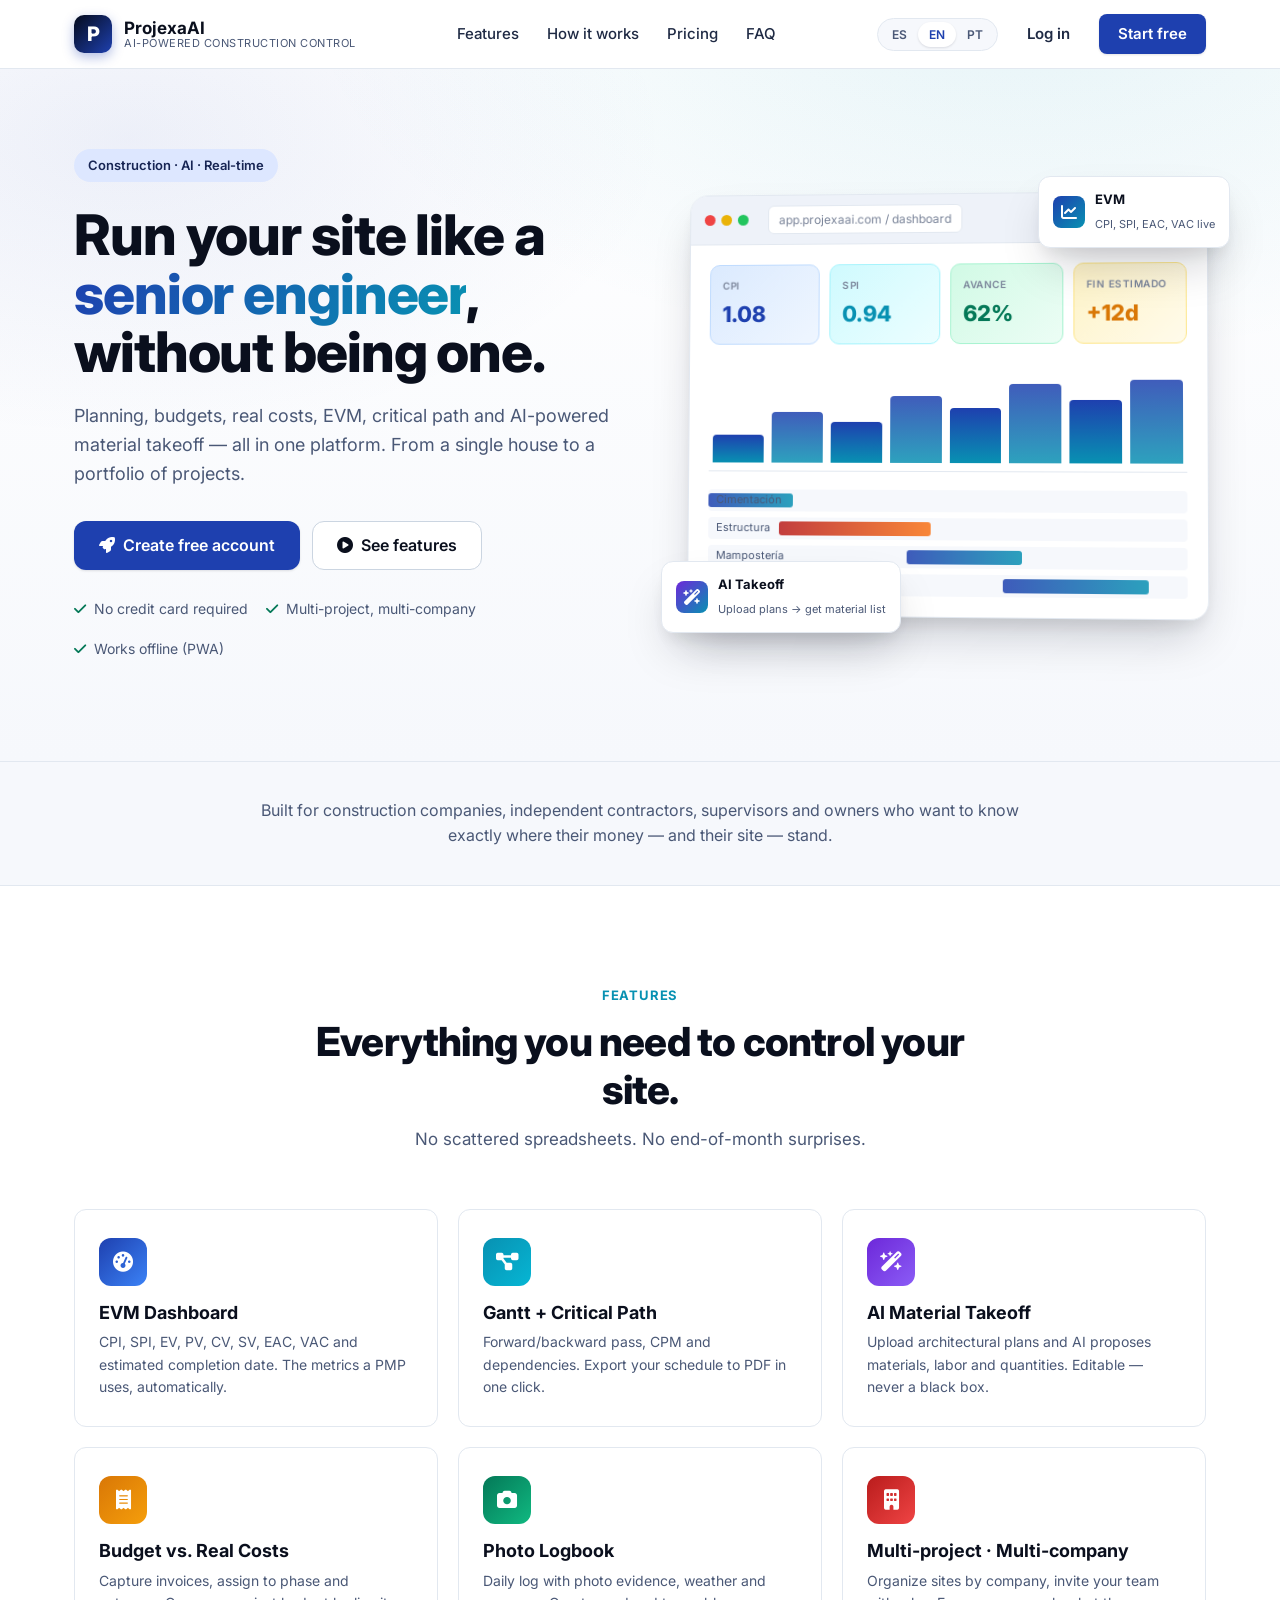
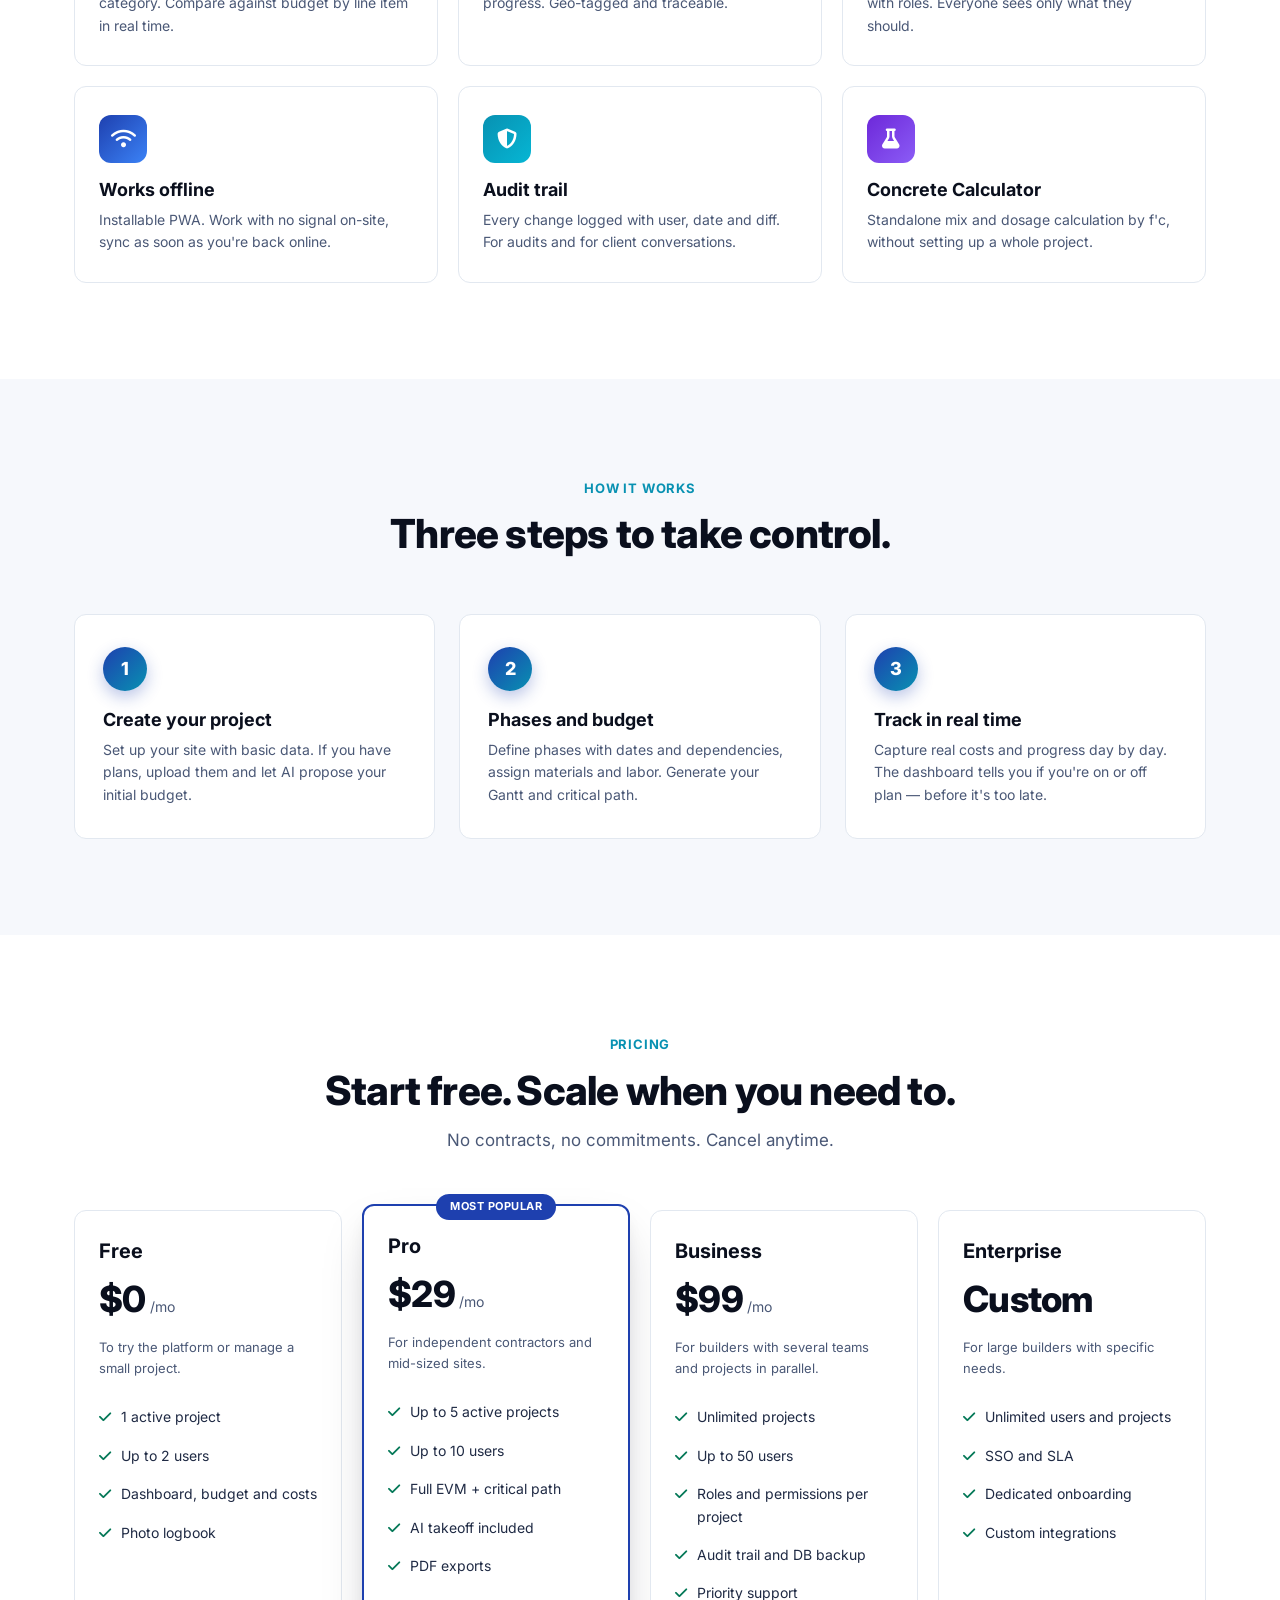
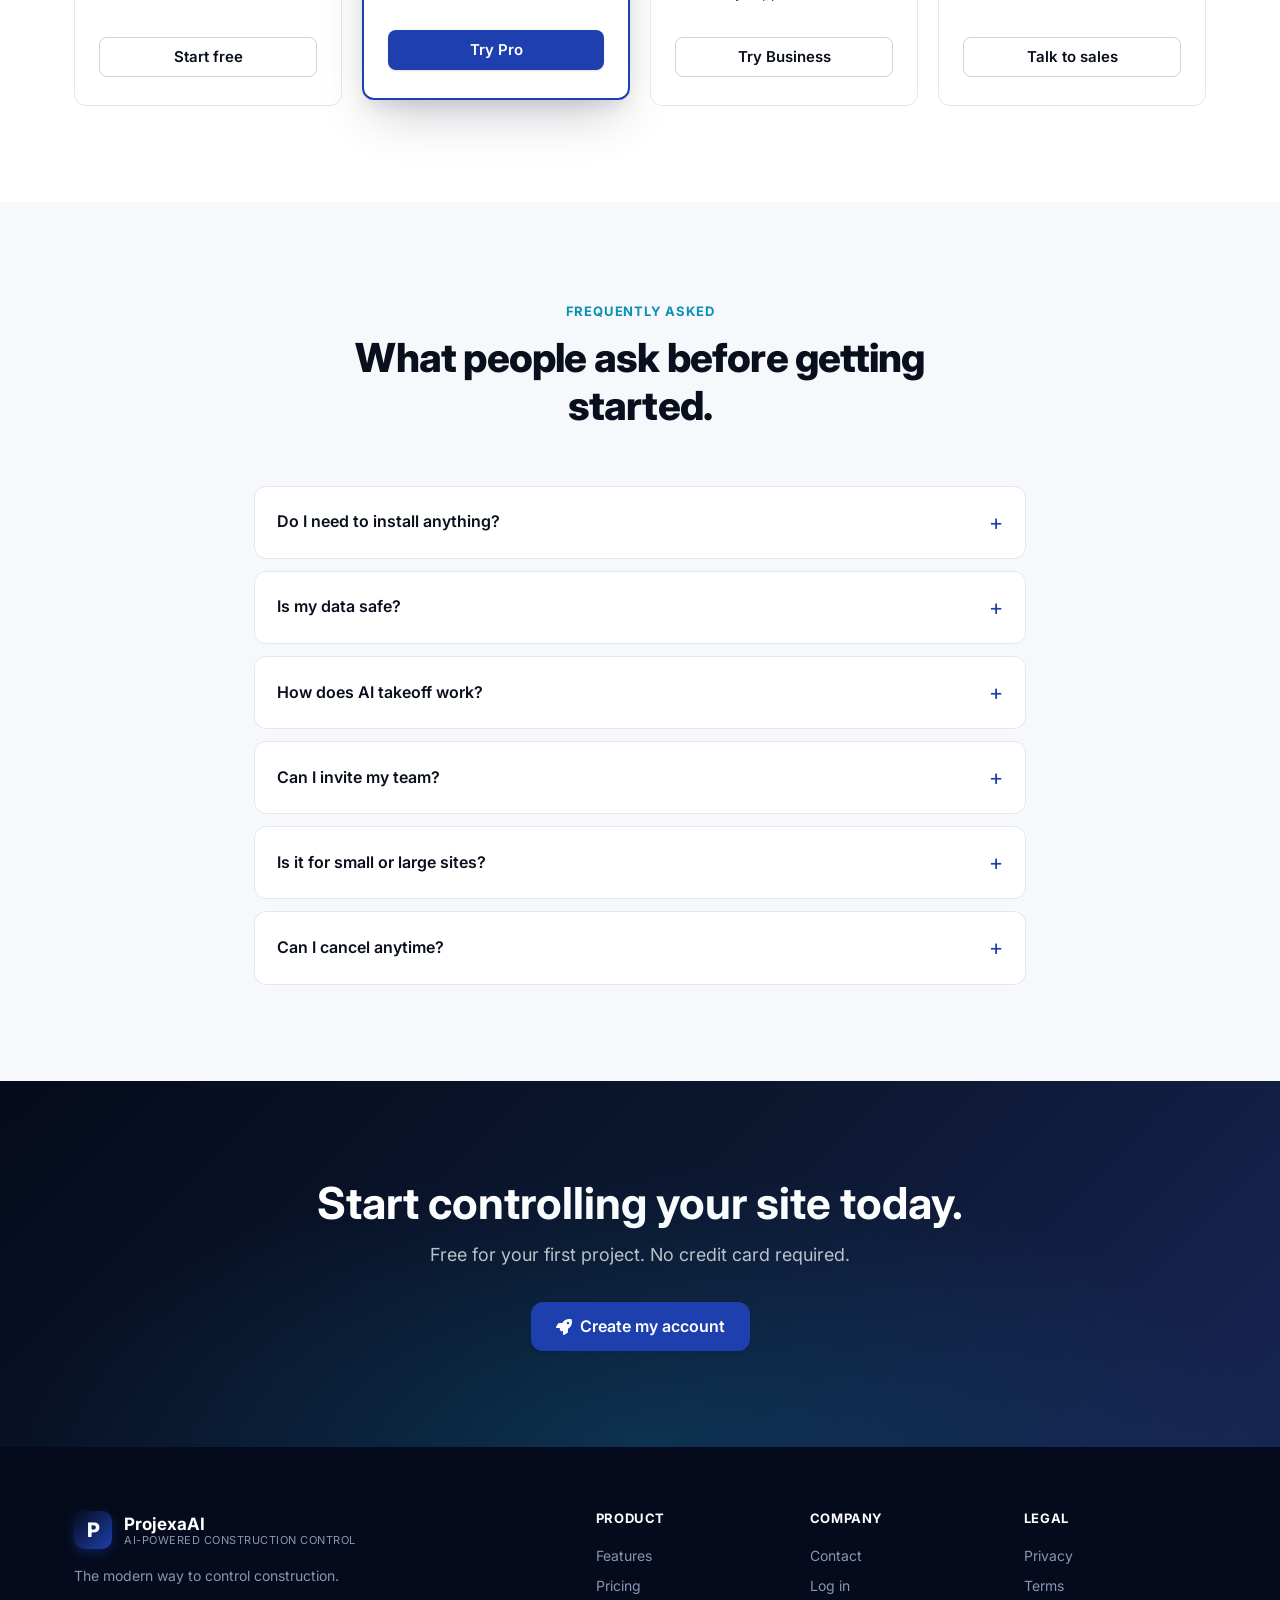
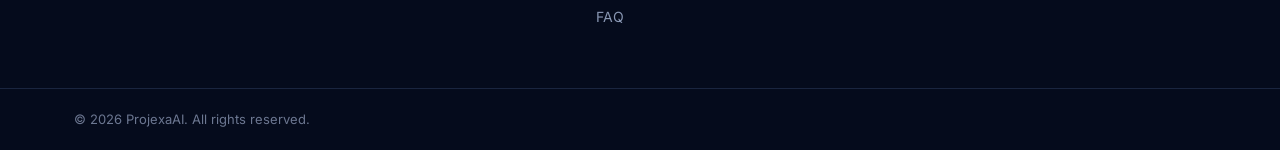
==== index.html @ 1f358744 "Initial commit: ProjexaAI landing page Sitio estático con i18n ES/EN/PT, hero con mockup interactivo" ====
<!DOCTYPE html>
<html lang="es">
<head>
  <meta charset="UTF-8" />
  <meta name="viewport" content="width=device-width, initial-scale=1" />
  <title>ProjexaAI — Control de obra inteligente con IA</title>
  <meta name="description" data-i18n-attr="content" data-i18n="meta.description" content="Plataforma todo-en-uno para construcción: planificación, presupuestos, costos reales, EVM, Gantt con ruta crítica y cuantificación de materiales con IA." />
  <meta name="theme-color" content="#050b1c" />

  <!-- Open Graph -->
  <meta property="og:title" content="ProjexaAI — Control de obra con IA" />
  <meta property="og:description" content="Planifica, presupuesta y controla tu obra en tiempo real. EVM, Gantt + ruta crítica, cuantificador IA, multi-proyecto y offline." />
  <meta property="og:type" content="website" />
  <meta property="og:url" content="https://projexaai.com" />
  <meta property="og:image" content="https://projexaai.com/img/og-image.png" />

  <link rel="icon" type="image/svg+xml" href="/img/favicon.svg" />
  <link rel="preconnect" href="https://fonts.googleapis.com" />
  <link rel="preconnect" href="https://fonts.gstatic.com" crossorigin />
  <link href="https://fonts.googleapis.com/css2?family=Inter:wght@400;500;600;700;800&display=swap" rel="stylesheet" />
  <link rel="stylesheet" href="https://cdnjs.cloudflare.com/ajax/libs/font-awesome/6.5.1/css/all.min.css" crossorigin="anonymous" referrerpolicy="no-referrer" />
  <link rel="stylesheet" href="/css/styles.css" />
</head>
<body>

  <!-- ── Top bar ────────────────────────────────────────────────────── -->
  <header class="topbar">
    <div class="container topbar-inner">
      <a href="#top" class="brand">
        <div class="brand-logo">P</div>
        <div class="brand-text">
          <span class="brand-name">ProjexaAI</span>
          <span class="brand-sub" data-i18n="brand.tagline">Control de obra con IA</span>
        </div>
      </a>

      <nav class="topnav" id="topnav">
        <a href="#features" data-i18n="nav.features">Funciones</a>
        <a href="#how" data-i18n="nav.how">Cómo funciona</a>
        <a href="#pricing" data-i18n="nav.pricing">Planes</a>
        <a href="#faq" data-i18n="nav.faq">FAQ</a>
      </nav>

      <div class="topbar-actions">
        <div class="lang-switch" role="group" aria-label="Idioma">
          <button data-lang="es" class="lang-btn active" aria-label="Español">ES</button>
          <button data-lang="en" class="lang-btn" aria-label="English">EN</button>
          <button data-lang="pt" class="lang-btn" aria-label="Português">PT</button>
        </div>
        <a href="https://laguna-property.onrender.com" class="btn btn-ghost" data-i18n="nav.login">Iniciar sesión</a>
        <a href="https://laguna-property.onrender.com" class="btn btn-primary" data-i18n="nav.signup">Empezar gratis</a>
        <button class="mobile-toggle" id="mobile-toggle" aria-label="Menú">
          <i class="fa-solid fa-bars"></i>
        </button>
      </div>
    </div>
  </header>

  <main id="top">

    <!-- ── Hero ────────────────────────────────────────────────────── -->
    <section class="hero">
      <div class="container hero-inner">
        <div class="hero-text">
          <div class="eyebrow" data-i18n="hero.eyebrow">
            <i class="fa-solid fa-sparkles"></i>
            <span>Construcción · IA · En tiempo real</span>
          </div>
          <h1 class="hero-title" data-i18n="hero.title">
            Controla tu obra como un <span class="grad">ingeniero senior</span>, sin serlo.
          </h1>
          <p class="hero-lead" data-i18n="hero.lead">
            Planificación, presupuestos, costos reales, EVM, ruta crítica y cuantificación de materiales con IA — todo en una sola plataforma. Listo para una casa o para un portafolio de proyectos.
          </p>
          <div class="hero-cta">
            <a href="https://laguna-property.onrender.com" class="btn btn-primary btn-lg" data-i18n="hero.cta_primary">
              <i class="fa-solid fa-rocket"></i> Crear cuenta gratis
            </a>
            <a href="#features" class="btn btn-outline btn-lg" data-i18n="hero.cta_secondary">
              <i class="fa-solid fa-circle-play"></i> Ver funciones
            </a>
          </div>
          <ul class="hero-bullets">
            <li><i class="fa-solid fa-check"></i> <span data-i18n="hero.bullet1">Sin tarjeta de crédito</span></li>
            <li><i class="fa-solid fa-check"></i> <span data-i18n="hero.bullet2">Multi-proyecto y multi-empresa</span></li>
            <li><i class="fa-solid fa-check"></i> <span data-i18n="hero.bullet3">Funciona offline (PWA)</span></li>
          </ul>
        </div>

        <!-- Hero visual: mockup dashboard -->
        <div class="hero-visual" aria-hidden="true">
          <div class="mockup">
            <div class="mockup-bar">
              <span class="dot dot-r"></span><span class="dot dot-y"></span><span class="dot dot-g"></span>
              <span class="mockup-url">app.projexaai.com / dashboard</span>
            </div>
            <div class="mockup-body">
              <div class="kpi-row">
                <div class="kpi kpi-blue">
                  <div class="kpi-label">CPI</div>
                  <div class="kpi-value">1.08</div>
                </div>
                <div class="kpi kpi-teal">
                  <div class="kpi-label">SPI</div>
                  <div class="kpi-value">0.94</div>
                </div>
                <div class="kpi kpi-green">
                  <div class="kpi-label">Avance</div>
                  <div class="kpi-value">62%</div>
                </div>
                <div class="kpi kpi-amber">
                  <div class="kpi-label">Fin estimado</div>
                  <div class="kpi-value">+12d</div>
                </div>
              </div>
              <div class="chart">
                <div class="chart-bar" style="height: 30%"></div>
                <div class="chart-bar" style="height: 55%"></div>
                <div class="chart-bar" style="height: 45%"></div>
                <div class="chart-bar" style="height: 72%"></div>
                <div class="chart-bar" style="height: 60%"></div>
                <div class="chart-bar" style="height: 85%"></div>
                <div class="chart-bar" style="height: 68%"></div>
                <div class="chart-bar" style="height: 90%"></div>
              </div>
              <div class="gantt">
                <div class="gantt-row"><span class="gantt-label">Cimentación</span><span class="gantt-bar" style="left:0%;width:18%"></span></div>
                <div class="gantt-row"><span class="gantt-label">Estructura</span><span class="gantt-bar gantt-critical" style="left:15%;width:32%"></span></div>
                <div class="gantt-row"><span class="gantt-label">Mampostería</span><span class="gantt-bar" style="left:42%;width:24%"></span></div>
                <div class="gantt-row"><span class="gantt-label">Acabados</span><span class="gantt-bar" style="left:62%;width:30%"></span></div>
              </div>
            </div>
          </div>
          <div class="floater floater-ai">
            <i class="fa-solid fa-wand-magic-sparkles"></i>
            <div>
              <strong data-i18n="hero.float_ai_title">Cuantificador IA</strong>
              <small data-i18n="hero.float_ai_sub">Sube planos → genera lista de materiales</small>
            </div>
          </div>
          <div class="floater floater-evm">
            <i class="fa-solid fa-chart-line"></i>
            <div>
              <strong>EVM</strong>
              <small data-i18n="hero.float_evm_sub">CPI, SPI, EAC, VAC en vivo</small>
            </div>
          </div>
        </div>
      </div>
    </section>

    <!-- ── Trust strip ────────────────────────────────────────────── -->
    <section class="trust">
      <div class="container">
        <p class="trust-text" data-i18n="trust.text">
          Pensado para constructoras, contratistas independientes, supervisores y propietarios que quieren saber exactamente dónde está su dinero — y su obra.
        </p>
      </div>
    </section>

    <!-- ── Features ──────────────────────────────────────────────── -->
    <section id="features" class="section">
      <div class="container">
        <div class="section-head">
          <span class="kicker" data-i18n="features.kicker">Funciones</span>
          <h2 data-i18n="features.title">Todo lo que necesitas para controlar tu obra.</h2>
          <p class="section-lead" data-i18n="features.lead">Sin hojas de cálculo dispersas. Sin sorpresas a fin de mes.</p>
        </div>

        <div class="features-grid">
          <article class="feature">
            <div class="feature-icon feat-blue"><i class="fa-solid fa-gauge-high"></i></div>
            <h3 data-i18n="features.f1_title">Dashboard con EVM</h3>
            <p data-i18n="features.f1_text">CPI, SPI, EV, PV, CV, SV, EAC, VAC y fecha estimada de término. Las métricas que usa un PMP, en automático.</p>
          </article>

          <article class="feature">
            <div class="feature-icon feat-teal"><i class="fa-solid fa-diagram-project"></i></div>
            <h3 data-i18n="features.f2_title">Gantt + Ruta crítica</h3>
            <p data-i18n="features.f2_text">Forward/backward pass, CPM y dependencias. Exporta tu cronograma a PDF en un click.</p>
          </article>

          <article class="feature">
            <div class="feature-icon feat-purple"><i class="fa-solid fa-wand-magic-sparkles"></i></div>
            <h3 data-i18n="features.f3_title">Cuantificador con IA</h3>
            <p data-i18n="features.f3_text">Sube planos arquitectónicos y la IA propone materiales, mano de obra y cantidades. Editable, no caja negra.</p>
          </article>

          <article class="feature">
            <div class="feature-icon feat-amber"><i class="fa-solid fa-receipt"></i></div>
            <h3 data-i18n="features.f4_title">Presupuesto vs. Costos reales</h3>
            <p data-i18n="features.f4_text">Captura facturas, asigna a fase y categoría. Compara contra lo presupuestado por partida en tiempo real.</p>
          </article>

          <article class="feature">
            <div class="feature-icon feat-green"><i class="fa-solid fa-camera"></i></div>
            <h3 data-i18n="features.f5_title">Bitácora con fotos</h3>
            <p data-i18n="features.f5_text">Registro diario con evidencia fotográfica, clima y avance. Geolocalizado y trazable.</p>
          </article>

          <article class="feature">
            <div class="feature-icon feat-red"><i class="fa-solid fa-building"></i></div>
            <h3 data-i18n="features.f6_title">Multi-proyecto · Multi-empresa</h3>
            <p data-i18n="features.f6_text">Organiza obras por empresa, invita a tu equipo con roles. Cada quien ve solo lo que le corresponde.</p>
          </article>

          <article class="feature">
            <div class="feature-icon feat-blue"><i class="fa-solid fa-wifi"></i></div>
            <h3 data-i18n="features.f7_title">Funciona offline</h3>
            <p data-i18n="features.f7_text">PWA instalable. Trabajas sin señal en obra y sincroniza apenas vuelves a tener internet.</p>
          </article>

          <article class="feature">
            <div class="feature-icon feat-teal"><i class="fa-solid fa-shield-halved"></i></div>
            <h3 data-i18n="features.f8_title">Auditoría y trazabilidad</h3>
            <p data-i18n="features.f8_text">Cada cambio queda registrado con usuario, fecha y diff. Para auditorías y para discutir con clientes.</p>
          </article>

          <article class="feature">
            <div class="feature-icon feat-purple"><i class="fa-solid fa-flask"></i></div>
            <h3 data-i18n="features.f9_title">Calculadora de concreto</h3>
            <p data-i18n="features.f9_text">Cálculo independiente de mezclas y dosificaciones por f'c, sin tener que armar todo un proyecto.</p>
          </article>
        </div>
      </div>
    </section>

    <!-- ── How it works ──────────────────────────────────────────── -->
    <section id="how" class="section section-alt">
      <div class="container">
        <div class="section-head">
          <span class="kicker" data-i18n="how.kicker">Cómo funciona</span>
          <h2 data-i18n="how.title">En 3 pasos estás controlando tu obra.</h2>
        </div>

        <ol class="steps">
          <li class="step">
            <div class="step-num">1</div>
            <h3 data-i18n="how.s1_title">Crea tu proyecto</h3>
            <p data-i18n="how.s1_text">Da de alta tu obra con datos básicos. Si tienes planos, súbelos y deja que la IA proponga el presupuesto inicial.</p>
          </li>
          <li class="step">
            <div class="step-num">2</div>
            <h3 data-i18n="how.s2_title">Estructura fases y presupuesto</h3>
            <p data-i18n="how.s2_text">Define fases con fechas y dependencias, asigna materiales y mano de obra. Genera tu Gantt y ruta crítica.</p>
          </li>
          <li class="step">
            <div class="step-num">3</div>
            <h3 data-i18n="how.s3_title">Registra y mide en vivo</h3>
            <p data-i18n="how.s3_text">Captura costos reales y avance día a día. El dashboard te dice si estás dentro o fuera de plan — antes de que sea tarde.</p>
          </li>
        </ol>
      </div>
    </section>

    <!-- ── Pricing ──────────────────────────────────────────────── -->
    <section id="pricing" class="section">
      <div class="container">
        <div class="section-head">
          <span class="kicker" data-i18n="pricing.kicker">Planes</span>
          <h2 data-i18n="pricing.title">Empieza gratis. Escala cuando lo necesites.</h2>
          <p class="section-lead" data-i18n="pricing.lead">Sin contratos, sin permanencia. Cancelas cuando quieras.</p>
        </div>

        <div class="pricing-grid">
          <article class="plan">
            <header>
              <h3 data-i18n="pricing.p1_name">Free</h3>
              <div class="price"><span class="price-amount">$0</span><span class="price-period" data-i18n="pricing.per_month">/mes</span></div>
              <p class="plan-desc" data-i18n="pricing.p1_desc">Para probar la plataforma o gestionar un proyecto pequeño.</p>
            </header>
            <ul class="plan-feats">
              <li><i class="fa-solid fa-check"></i> <span data-i18n="pricing.p1_f1">1 proyecto activo</span></li>
              <li><i class="fa-solid fa-check"></i> <span data-i18n="pricing.p1_f2">Hasta 2 usuarios</span></li>
              <li><i class="fa-solid fa-check"></i> <span data-i18n="pricing.p1_f3">Dashboard, presupuesto y costos</span></li>
              <li><i class="fa-solid fa-check"></i> <span data-i18n="pricing.p1_f4">Bitácora con fotos</span></li>
            </ul>
            <a href="https://laguna-property.onrender.com" class="btn btn-outline btn-block" data-i18n="pricing.cta_free">Empezar gratis</a>
          </article>

          <article class="plan plan-featured">
            <div class="plan-badge" data-i18n="pricing.badge_popular">Más popular</div>
            <header>
              <h3 data-i18n="pricing.p2_name">Pro</h3>
              <div class="price"><span class="price-amount">$29</span><span class="price-period" data-i18n="pricing.per_month">/mes</span></div>
              <p class="plan-desc" data-i18n="pricing.p2_desc">Para constructores independientes y obras medianas.</p>
            </header>
            <ul class="plan-feats">
              <li><i class="fa-solid fa-check"></i> <span data-i18n="pricing.p2_f1">Hasta 5 proyectos activos</span></li>
              <li><i class="fa-solid fa-check"></i> <span data-i18n="pricing.p2_f2">Hasta 10 usuarios</span></li>
              <li><i class="fa-solid fa-check"></i> <span data-i18n="pricing.p2_f3">EVM + ruta crítica completos</span></li>
              <li><i class="fa-solid fa-check"></i> <span data-i18n="pricing.p2_f4">Cuantificador con IA (incluido)</span></li>
              <li><i class="fa-solid fa-check"></i> <span data-i18n="pricing.p2_f5">Exportes PDF</span></li>
            </ul>
            <a href="https://laguna-property.onrender.com" class="btn btn-primary btn-block" data-i18n="pricing.cta_pro">Probar Pro</a>
          </article>

          <article class="plan">
            <header>
              <h3 data-i18n="pricing.p3_name">Business</h3>
              <div class="price"><span class="price-amount">$99</span><span class="price-period" data-i18n="pricing.per_month">/mes</span></div>
              <p class="plan-desc" data-i18n="pricing.p3_desc">Para constructoras con varios equipos y proyectos en paralelo.</p>
            </header>
            <ul class="plan-feats">
              <li><i class="fa-solid fa-check"></i> <span data-i18n="pricing.p3_f1">Proyectos ilimitados</span></li>
              <li><i class="fa-solid fa-check"></i> <span data-i18n="pricing.p3_f2">Hasta 50 usuarios</span></li>
              <li><i class="fa-solid fa-check"></i> <span data-i18n="pricing.p3_f3">Roles y permisos por proyecto</span></li>
              <li><i class="fa-solid fa-check"></i> <span data-i18n="pricing.p3_f4">Audit trail y backup DB</span></li>
              <li><i class="fa-solid fa-check"></i> <span data-i18n="pricing.p3_f5">Soporte prioritario</span></li>
            </ul>
            <a href="https://laguna-property.onrender.com" class="btn btn-outline btn-block" data-i18n="pricing.cta_business">Probar Business</a>
          </article>

          <article class="plan">
            <header>
              <h3 data-i18n="pricing.p4_name">Enterprise</h3>
              <div class="price"><span class="price-amount" data-i18n="pricing.custom">A medida</span></div>
              <p class="plan-desc" data-i18n="pricing.p4_desc">Para grandes constructoras con necesidades específicas.</p>
            </header>
            <ul class="plan-feats">
              <li><i class="fa-solid fa-check"></i> <span data-i18n="pricing.p4_f1">Usuarios y proyectos ilimitados</span></li>
              <li><i class="fa-solid fa-check"></i> <span data-i18n="pricing.p4_f2">SSO y SLA</span></li>
              <li><i class="fa-solid fa-check"></i> <span data-i18n="pricing.p4_f3">Onboarding dedicado</span></li>
              <li><i class="fa-solid fa-check"></i> <span data-i18n="pricing.p4_f4">Integraciones a medida</span></li>
            </ul>
            <a href="mailto:piero.cimule@gmail.com?subject=ProjexaAI%20Enterprise" class="btn btn-outline btn-block" data-i18n="pricing.cta_enterprise">Hablar con ventas</a>
          </article>
        </div>
      </div>
    </section>

    <!-- ── FAQ ───────────────────────────────────────────────────── -->
    <section id="faq" class="section section-alt">
      <div class="container container-narrow">
        <div class="section-head">
          <span class="kicker" data-i18n="faq.kicker">Preguntas frecuentes</span>
          <h2 data-i18n="faq.title">Lo que la gente pregunta antes de empezar.</h2>
        </div>

        <div class="faq-list">
          <details class="faq">
            <summary data-i18n="faq.q1">¿Necesito instalar algo?</summary>
            <p data-i18n="faq.a1">No. ProjexaAI corre en el navegador. Si quieres, puedes instalarla como PWA en tu teléfono o computadora para que funcione también sin internet.</p>
          </details>
          <details class="faq">
            <summary data-i18n="faq.q2">¿Mis datos están seguros?</summary>
            <p data-i18n="faq.a2">Sí. Cada proyecto está aislado por organización, con control de acceso por roles, auditoría de cambios y respaldo periódico de la base de datos.</p>
          </details>
          <details class="faq">
            <summary data-i18n="faq.q3">¿Cómo funciona el cuantificador con IA?</summary>
            <p data-i18n="faq.a3">Subes tus planos y la IA analiza dimensiones, ambientes y partidas para proponer listas de materiales y mano de obra con cantidades. Todo es editable — la IA propone, tú decides.</p>
          </details>
          <details class="faq">
            <summary data-i18n="faq.q4">¿Puedo invitar a mi equipo?</summary>
            <p data-i18n="faq.a4">Sí. Desde el plan Pro puedes invitar a más usuarios y asignar permisos por proyecto. Cada quien ve solo lo que le corresponde.</p>
          </details>
          <details class="faq">
            <summary data-i18n="faq.q5">¿Sirve para obras pequeñas o solo para grandes?</summary>
            <p data-i18n="faq.a5">Las dos. Puedes usar lo justo para una casa o exprimir EVM y ruta crítica para un portafolio de obras. La complejidad la pones tú.</p>
          </details>
          <details class="faq">
            <summary data-i18n="faq.q6">¿Puedo cancelar cuando quiera?</summary>
            <p data-i18n="faq.a6">Sí. Sin contratos ni permanencia. Si cancelas, conservas acceso de solo lectura a tus datos para exportarlos.</p>
          </details>
        </div>
      </div>
    </section>

    <!-- ── Final CTA ─────────────────────────────────────────────── -->
    <section class="cta-final">
      <div class="container">
        <h2 data-i18n="cta.title">Empieza a controlar tu obra hoy.</h2>
        <p data-i18n="cta.lead">Gratis para tu primer proyecto. Sin tarjeta de crédito.</p>
        <div class="cta-buttons">
          <a href="https://laguna-property.onrender.com" class="btn btn-primary btn-lg" data-i18n="cta.button">
            <i class="fa-solid fa-rocket"></i> Crear mi cuenta
          </a>
        </div>
      </div>
    </section>
  </main>

  <!-- ── Footer ────────────────────────────────────────────────── -->
  <footer class="footer">
    <div class="container footer-inner">
      <div class="footer-brand">
        <div class="brand">
          <div class="brand-logo">P</div>
          <div class="brand-text">
            <span class="brand-name">ProjexaAI</span>
            <span class="brand-sub" data-i18n="brand.tagline">Control de obra con IA</span>
          </div>
        </div>
        <p class="footer-tagline" data-i18n="footer.tagline">La forma moderna de controlar la construcción.</p>
      </div>

      <div class="footer-cols">
        <div class="footer-col">
          <h4 data-i18n="footer.product">Producto</h4>
          <a href="#features" data-i18n="nav.features">Funciones</a>
          <a href="#pricing" data-i18n="nav.pricing">Planes</a>
          <a href="#faq" data-i18n="nav.faq">FAQ</a>
        </div>
        <div class="footer-col">
          <h4 data-i18n="footer.company">Empresa</h4>
          <a href="mailto:piero.cimule@gmail.com" data-i18n="footer.contact">Contacto</a>
          <a href="https://laguna-property.onrender.com" data-i18n="nav.login">Iniciar sesión</a>
        </div>
        <div class="footer-col">
          <h4 data-i18n="footer.legal">Legal</h4>
          <a href="#" data-i18n="footer.privacy">Privacidad</a>
          <a href="#" data-i18n="footer.terms">Términos</a>
        </div>
      </div>
    </div>
    <div class="footer-bottom">
      <div class="container">
        <span>© <span id="year"></span> ProjexaAI. <span data-i18n="footer.rights">Todos los derechos reservados.</span></span>
      </div>
    </div>
  </footer>

  <script src="/js/i18n.js"></script>
  <script src="/js/main.js"></script>
</body>
</html>
---- css/styles.css ----
/* ==========================================================================
   ProjexaAI — Landing page
   Paleta consistente con la app (navy + azul + cian) · Inter
   ========================================================================== */

:root {
  /* Brand */
  --primary: #1e40af;
  --primary-hover: #1e3a8a;
  --primary-soft: #dde7ff;
  --primary-strong: #172554;
  --accent: #0891b2;
  --accent-hover: #0e7490;
  --accent-soft: #cffafe;

  /* Surfaces */
  --bg: #ffffff;
  --bg-soft: #f6f8fc;
  --bg-deep: #eef2f9;
  --surface: #ffffff;
  --border: #e2e8f0;
  --border-strong: #cbd5e1;

  /* Navy (sidebar de la app) */
  --navy: #050b1c;
  --navy-2: #0c1730;
  --navy-3: #1a2848;

  /* Text */
  --text: #0a0f1d;
  --text-2: #1f2a44;
  --text-muted: #4a5876;
  --text-faint: #7a8499;

  /* Semantic */
  --success: #047857;
  --warning: #d97706;
  --danger: #b91c1c;
  --purple: #6d28d9;

  /* Shadows */
  --shadow-sm: 0 1px 3px rgba(8, 14, 32, 0.07), 0 1px 2px rgba(8, 14, 32, 0.05);
  --shadow: 0 4px 12px -2px rgba(8, 14, 32, 0.10), 0 2px 6px -2px rgba(8, 14, 32, 0.06);
  --shadow-lg: 0 24px 48px -12px rgba(8, 14, 32, 0.22), 0 10px 18px -6px rgba(8, 14, 32, 0.10);

  --radius-sm: 8px;
  --radius: 12px;
  --radius-lg: 18px;

  --font: 'Inter', -apple-system, BlinkMacSystemFont, 'Segoe UI', Roboto, sans-serif;
}

* { box-sizing: border-box; }
html { scroll-behavior: smooth; }
html, body { margin: 0; padding: 0; }
body {
  font-family: var(--font);
  background: var(--bg);
  color: var(--text);
  font-size: 16px;
  line-height: 1.6;
  -webkit-font-smoothing: antialiased;
}

a { color: var(--primary); text-decoration: none; }
a:hover { color: var(--primary-hover); }
img { max-width: 100%; display: block; }
h1, h2, h3, h4 { color: var(--text); line-height: 1.2; margin: 0 0 .5em; font-weight: 700; }
p { margin: 0 0 1em; color: var(--text-2); }

.container {
  width: 100%;
  max-width: 1180px;
  margin: 0 auto;
  padding: 0 24px;
}
.container-narrow { max-width: 820px; }

/* ── Buttons ──────────────────────────────────────────────────── */
.btn {
  display: inline-flex; align-items: center; justify-content: center; gap: 8px;
  padding: 10px 18px;
  border-radius: var(--radius-sm);
  font-weight: 600;
  font-size: 15px;
  border: 1px solid transparent;
  cursor: pointer;
  transition: transform .12s ease, box-shadow .15s ease, background .15s ease, color .15s ease, border-color .15s ease;
  white-space: nowrap;
  text-decoration: none;
  line-height: 1.2;
}
.btn:hover { transform: translateY(-1px); }
.btn-primary { background: var(--primary); color: #fff; box-shadow: var(--shadow-sm); }
.btn-primary:hover { background: var(--primary-hover); color: #fff; box-shadow: var(--shadow); }
.btn-ghost { background: transparent; color: var(--text-2); }
.btn-ghost:hover { background: var(--bg-soft); color: var(--text); }
.btn-outline { background: #fff; color: var(--text); border-color: var(--border-strong); }
.btn-outline:hover { background: var(--bg-soft); border-color: var(--primary); color: var(--primary); }
.btn-lg { padding: 14px 24px; font-size: 16px; border-radius: var(--radius); }
.btn-block { width: 100%; }

/* ── Topbar ───────────────────────────────────────────────────── */
.topbar {
  position: sticky; top: 0; z-index: 100;
  background: rgba(255, 255, 255, 0.85);
  backdrop-filter: saturate(180%) blur(12px);
  -webkit-backdrop-filter: saturate(180%) blur(12px);
  border-bottom: 1px solid var(--border);
}
.topbar-inner {
  display: flex; align-items: center; justify-content: space-between;
  height: 68px;
  gap: 24px;
}
.brand { display: flex; align-items: center; gap: 12px; color: var(--text); text-decoration: none; }
.brand-logo {
  width: 38px; height: 38px;
  border-radius: 10px;
  background: linear-gradient(135deg, var(--navy) 0%, var(--primary) 100%);
  color: #fff;
  display: flex; align-items: center; justify-content: center;
  font-weight: 800; font-size: 20px;
  box-shadow: 0 4px 12px rgba(30, 64, 175, 0.35);
}
.brand-text { display: flex; flex-direction: column; line-height: 1.1; }
.brand-name { font-weight: 700; font-size: 17px; color: var(--text); }
.brand-sub { font-size: 11px; color: var(--text-muted); text-transform: uppercase; letter-spacing: 0.5px; }

.topnav { display: flex; align-items: center; gap: 28px; }
.topnav a { color: var(--text-2); font-weight: 500; font-size: 15px; }
.topnav a:hover { color: var(--primary); }

.topbar-actions { display: flex; align-items: center; gap: 10px; }

.lang-switch {
  display: inline-flex;
  border: 1px solid var(--border);
  border-radius: 999px;
  padding: 3px;
  background: var(--bg-soft);
}
.lang-btn {
  background: transparent; border: 0; padding: 5px 11px;
  font-size: 12px; font-weight: 600; color: var(--text-muted);
  border-radius: 999px; cursor: pointer;
  font-family: inherit;
}
.lang-btn.active { background: #fff; color: var(--primary); box-shadow: var(--shadow-sm); }

.mobile-toggle {
  display: none;
  background: transparent; border: 1px solid var(--border);
  width: 40px; height: 40px; border-radius: var(--radius-sm);
  color: var(--text); cursor: pointer; font-size: 18px;
}

/* ── Hero ─────────────────────────────────────────────────────── */
.hero {
  position: relative;
  padding: 80px 0 100px;
  background:
    radial-gradient(1200px 600px at 80% -10%, rgba(8, 145, 178, 0.10), transparent 60%),
    radial-gradient(900px 500px at 10% 10%, rgba(30, 64, 175, 0.08), transparent 60%),
    linear-gradient(180deg, #fff 0%, var(--bg-soft) 100%);
  overflow: hidden;
}
.hero-inner {
  display: grid; grid-template-columns: 1.05fr 1fr; gap: 64px; align-items: center;
}
.eyebrow {
  display: inline-flex; align-items: center; gap: 8px;
  padding: 6px 14px; border-radius: 999px;
  background: var(--primary-soft); color: var(--primary-strong);
  font-size: 13px; font-weight: 600;
  margin-bottom: 24px;
}
.eyebrow i { color: var(--accent); }
.hero-title {
  font-size: clamp(36px, 5vw, 56px);
  font-weight: 800;
  letter-spacing: -0.02em;
  line-height: 1.05;
  margin-bottom: 20px;
}
.grad {
  background: linear-gradient(120deg, var(--primary) 0%, var(--accent) 100%);
  -webkit-background-clip: text; background-clip: text; color: transparent;
}
.hero-lead {
  font-size: 18px; color: var(--text-muted); margin-bottom: 32px; max-width: 540px;
}
.hero-cta { display: flex; gap: 12px; flex-wrap: wrap; margin-bottom: 28px; }
.hero-bullets {
  list-style: none; padding: 0; margin: 0;
  display: flex; flex-wrap: wrap; gap: 18px;
  color: var(--text-muted); font-size: 14px;
}
.hero-bullets li { display: inline-flex; align-items: center; gap: 8px; }
.hero-bullets i { color: var(--success); }

/* Hero visual / mockup */
.hero-visual { position: relative; }
.mockup {
  background: #fff;
  border-radius: var(--radius-lg);
  box-shadow: var(--shadow-lg);
  border: 1px solid var(--border);
  overflow: hidden;
  transform: perspective(1500px) rotateY(-4deg) rotateX(2deg);
}
.mockup-bar {
  background: var(--bg-deep);
  border-bottom: 1px solid var(--border);
  padding: 10px 14px;
  display: flex; align-items: center; gap: 6px;
}
.dot { width: 11px; height: 11px; border-radius: 50%; display: inline-block; }
.dot-r { background: #ef4444; } .dot-y { background: #eab308; } .dot-g { background: #22c55e; }
.mockup-url {
  margin-left: 14px; font-size: 12px; color: var(--text-faint);
  background: #fff; padding: 4px 10px; border-radius: 6px; border: 1px solid var(--border);
}
.mockup-body { padding: 20px; }

.kpi-row {
  display: grid; grid-template-columns: repeat(4, 1fr); gap: 10px; margin-bottom: 18px;
}
.kpi {
  border-radius: 10px; padding: 12px;
  background: var(--bg-soft);
  border: 1px solid var(--border);
}
.kpi-label { font-size: 10px; color: var(--text-faint); text-transform: uppercase; font-weight: 600; letter-spacing: .5px; }
.kpi-value { font-size: 22px; font-weight: 800; color: var(--text); margin-top: 4px; }
.kpi-blue { background: linear-gradient(135deg, #dbeafe, #eff6ff); border-color: #bfdbfe; }
.kpi-blue .kpi-value { color: var(--primary); }
.kpi-teal { background: linear-gradient(135deg, #cffafe, #ecfeff); border-color: #a5f3fc; }
.kpi-teal .kpi-value { color: var(--accent); }
.kpi-green { background: linear-gradient(135deg, #d1fae5, #ecfdf5); border-color: #a7f3d0; }
.kpi-green .kpi-value { color: var(--success); }
.kpi-amber { background: linear-gradient(135deg, #fef3c7, #fffbeb); border-color: #fde68a; }
.kpi-amber .kpi-value { color: var(--warning); }

.chart {
  display: flex; align-items: flex-end; gap: 8px;
  height: 110px; margin-bottom: 18px;
  padding: 8px 4px;
  border-bottom: 1px solid var(--border);
}
.chart-bar {
  flex: 1;
  background: linear-gradient(180deg, var(--primary), var(--accent));
  border-radius: 4px 4px 0 0;
  min-height: 8px;
  opacity: 0.85;
}
.chart-bar:nth-child(odd) { opacity: 1; }

.gantt { display: flex; flex-direction: column; gap: 6px; }
.gantt-row { position: relative; height: 22px; background: var(--bg-soft); border-radius: 4px; overflow: hidden; }
.gantt-label {
  position: absolute; left: 8px; top: 50%; transform: translateY(-50%);
  font-size: 11px; color: var(--text-muted); z-index: 2; pointer-events: none;
}
.gantt-bar {
  position: absolute; top: 4px; bottom: 4px;
  background: linear-gradient(90deg, var(--primary), var(--accent));
  border-radius: 3px;
  opacity: 0.85;
}
.gantt-bar.gantt-critical {
  background: linear-gradient(90deg, var(--danger), #f97316);
}

.floater {
  position: absolute;
  background: #fff;
  border-radius: var(--radius);
  box-shadow: var(--shadow-lg);
  padding: 12px 14px;
  display: flex; align-items: center; gap: 10px;
  border: 1px solid var(--border);
  z-index: 5;
}
.floater i {
  width: 32px; height: 32px; border-radius: 8px;
  display: flex; align-items: center; justify-content: center;
  color: #fff;
}
.floater strong { display: block; font-size: 13px; color: var(--text); }
.floater small { font-size: 11px; color: var(--text-muted); }
.floater-ai { bottom: -16px; left: -24px; }
.floater-ai i { background: linear-gradient(135deg, var(--purple), var(--accent)); }
.floater-evm { top: -16px; right: -24px; }
.floater-evm i { background: linear-gradient(135deg, var(--primary), var(--accent)); }

/* ── Trust ─────────────────────────────────────────────────────── */
.trust {
  padding: 36px 0;
  background: var(--bg-soft);
  border-top: 1px solid var(--border);
  border-bottom: 1px solid var(--border);
}
.trust-text {
  text-align: center; color: var(--text-muted); font-size: 16px;
  max-width: 760px; margin: 0 auto;
}

/* ── Sections ─────────────────────────────────────────────────── */
.section { padding: 96px 0; }
.section-alt { background: var(--bg-soft); }
.section-head {
  text-align: center; max-width: 720px; margin: 0 auto 56px;
}
.kicker {
  display: inline-block;
  font-size: 13px; font-weight: 700; letter-spacing: 0.8px;
  color: var(--accent); text-transform: uppercase;
  margin-bottom: 12px;
}
.section h2 {
  font-size: clamp(28px, 3.6vw, 40px);
  font-weight: 800;
  letter-spacing: -0.02em;
  margin-bottom: 12px;
}
.section-lead { font-size: 17px; color: var(--text-muted); }

/* ── Features ────────────────────────────────────────────────── */
.features-grid {
  display: grid;
  grid-template-columns: repeat(3, 1fr);
  gap: 20px;
}
.feature {
  background: #fff;
  border: 1px solid var(--border);
  border-radius: var(--radius);
  padding: 28px 24px;
  transition: transform .15s ease, box-shadow .15s ease, border-color .15s ease;
}
.feature:hover {
  transform: translateY(-3px);
  box-shadow: var(--shadow);
  border-color: var(--primary-soft);
}
.feature-icon {
  width: 48px; height: 48px; border-radius: 12px;
  display: flex; align-items: center; justify-content: center;
  font-size: 20px; color: #fff;
  margin-bottom: 16px;
}
.feat-blue { background: linear-gradient(135deg, var(--primary), #3b82f6); }
.feat-teal { background: linear-gradient(135deg, var(--accent), #06b6d4); }
.feat-purple { background: linear-gradient(135deg, var(--purple), #8b5cf6); }
.feat-amber { background: linear-gradient(135deg, var(--warning), #f59e0b); }
.feat-green { background: linear-gradient(135deg, var(--success), #10b981); }
.feat-red { background: linear-gradient(135deg, var(--danger), #ef4444); }
.feature h3 { font-size: 18px; font-weight: 700; margin-bottom: 8px; }
.feature p { font-size: 14px; color: var(--text-muted); margin: 0; }

/* ── How it works ────────────────────────────────────────────── */
.steps {
  list-style: none; padding: 0; margin: 0;
  display: grid; grid-template-columns: repeat(3, 1fr); gap: 24px;
}
.step {
  background: #fff;
  border: 1px solid var(--border);
  border-radius: var(--radius);
  padding: 32px 28px;
  position: relative;
}
.step-num {
  width: 44px; height: 44px; border-radius: 50%;
  background: linear-gradient(135deg, var(--primary), var(--accent));
  color: #fff;
  display: flex; align-items: center; justify-content: center;
  font-weight: 800; font-size: 18px;
  margin-bottom: 18px;
  box-shadow: 0 6px 16px rgba(30, 64, 175, 0.3);
}
.step h3 { font-size: 18px; font-weight: 700; margin-bottom: 8px; }
.step p { font-size: 14px; color: var(--text-muted); margin: 0; }

/* ── Pricing ─────────────────────────────────────────────────── */
.pricing-grid {
  display: grid;
  grid-template-columns: repeat(4, 1fr);
  gap: 20px;
  align-items: stretch;
}
.plan {
  position: relative;
  background: #fff;
  border: 1px solid var(--border);
  border-radius: var(--radius);
  padding: 28px 24px;
  display: flex; flex-direction: column;
}
.plan-featured {
  border: 2px solid var(--primary);
  box-shadow: var(--shadow-lg);
  transform: translateY(-6px);
}
.plan-badge {
  position: absolute; top: -12px; left: 50%; transform: translateX(-50%);
  background: var(--primary); color: #fff;
  padding: 4px 14px; border-radius: 999px;
  font-size: 11px; font-weight: 700; letter-spacing: .5px; text-transform: uppercase;
}
.plan header { margin-bottom: 20px; }
.plan h3 { font-size: 20px; font-weight: 700; margin-bottom: 8px; }
.price { display: flex; align-items: baseline; gap: 4px; margin-bottom: 8px; }
.price-amount { font-size: 36px; font-weight: 800; color: var(--text); letter-spacing: -0.02em; }
.price-period { font-size: 14px; color: var(--text-muted); }
.plan-desc { font-size: 13px; color: var(--text-muted); margin: 0; }
.plan-feats { list-style: none; padding: 0; margin: 0 0 24px; flex: 1; }
.plan-feats li {
  display: flex; align-items: flex-start; gap: 10px;
  font-size: 14px; padding: 8px 0;
  color: var(--text-2);
}
.plan-feats i { color: var(--success); margin-top: 4px; flex-shrink: 0; }

/* ── FAQ ─────────────────────────────────────────────────────── */
.faq-list { display: flex; flex-direction: column; gap: 12px; }
.faq {
  background: #fff;
  border: 1px solid var(--border);
  border-radius: var(--radius);
  padding: 18px 22px;
  transition: border-color .15s ease, box-shadow .15s ease;
}
.faq[open] { border-color: var(--primary-soft); box-shadow: var(--shadow-sm); }
.faq summary {
  cursor: pointer; font-weight: 600; font-size: 16px; color: var(--text);
  list-style: none;
  display: flex; align-items: center; justify-content: space-between;
}
.faq summary::-webkit-details-marker { display: none; }
.faq summary::after {
  content: '+';
  font-size: 22px; color: var(--primary); font-weight: 400;
  transition: transform .15s ease;
}
.faq[open] summary::after { content: '−'; }
.faq p { margin: 12px 0 0; color: var(--text-muted); font-size: 15px; }

/* ── Final CTA ───────────────────────────────────────────────── */
.cta-final {
  padding: 96px 0;
  background: linear-gradient(135deg, var(--navy) 0%, var(--navy-2) 50%, var(--primary-strong) 100%);
  color: #fff;
  text-align: center;
  position: relative;
  overflow: hidden;
}
.cta-final::before {
  content: '';
  position: absolute; inset: 0;
  background: radial-gradient(900px 400px at 50% 100%, rgba(8, 145, 178, 0.20), transparent 70%);
  pointer-events: none;
}
.cta-final h2 { color: #fff; font-size: clamp(28px, 4vw, 44px); margin-bottom: 12px; }
.cta-final p { color: rgba(255,255,255,0.75); font-size: 18px; margin-bottom: 32px; }
.cta-buttons { display: flex; justify-content: center; gap: 12px; flex-wrap: wrap; position: relative; }

/* ── Footer ──────────────────────────────────────────────────── */
.footer { background: var(--navy); color: #cbd2dd; padding: 64px 0 0; }
.footer-inner {
  display: grid; grid-template-columns: 1.5fr 2fr; gap: 64px;
}
.footer-brand .brand { color: #fff; }
.footer-brand .brand-name { color: #fff; }
.footer-brand .brand-sub { color: #8896b2; }
.footer-tagline { color: #8896b2; font-size: 14px; margin-top: 16px; max-width: 320px; }

.footer-cols { display: grid; grid-template-columns: repeat(3, 1fr); gap: 32px; }
.footer-col h4 { color: #fff; font-size: 13px; font-weight: 700; text-transform: uppercase; letter-spacing: 0.6px; margin-bottom: 14px; }
.footer-col a {
  display: block;
  color: #8896b2; font-size: 14px; padding: 4px 0;
  text-decoration: none;
}
.footer-col a:hover { color: #fff; }

.footer-bottom {
  margin-top: 56px;
  padding: 20px 0;
  border-top: 1px solid #1a253f;
  font-size: 13px; color: #6c7791;
}

/* ── Responsive ──────────────────────────────────────────────── */
@media (max-width: 960px) {
  .hero-inner { grid-template-columns: 1fr; gap: 56px; }
  .hero-visual { max-width: 520px; margin: 0 auto; }
  .features-grid { grid-template-columns: repeat(2, 1fr); }
  .steps { grid-template-columns: 1fr; }
  .pricing-grid { grid-template-columns: repeat(2, 1fr); }
  .plan-featured { transform: none; }
  .footer-inner { grid-template-columns: 1fr; gap: 40px; }
}

@media (max-width: 720px) {
  .topnav { display: none; }
  .mobile-toggle { display: inline-flex; align-items: center; justify-content: center; }
  .topbar-actions .btn-ghost { display: none; }
  .lang-switch { display: none; }
  .section { padding: 64px 0; }
  .hero { padding: 56px 0 80px; }
  .features-grid { grid-template-columns: 1fr; }
  .pricing-grid { grid-template-columns: 1fr; }
  .floater-ai { left: -10px; bottom: -10px; padding: 8px 10px; }
  .floater-evm { right: -10px; top: -10px; padding: 8px 10px; }
  .floater small { display: none; }

  /* Mobile nav drawer */
  .topnav.open {
    display: flex; flex-direction: column;
    position: absolute; top: 68px; left: 0; right: 0;
    background: #fff;
    padding: 16px 24px;
    border-bottom: 1px solid var(--border);
    box-shadow: var(--shadow);
    gap: 8px;
  }
  .topnav.open a { padding: 10px 0; border-bottom: 1px solid var(--border); }
}
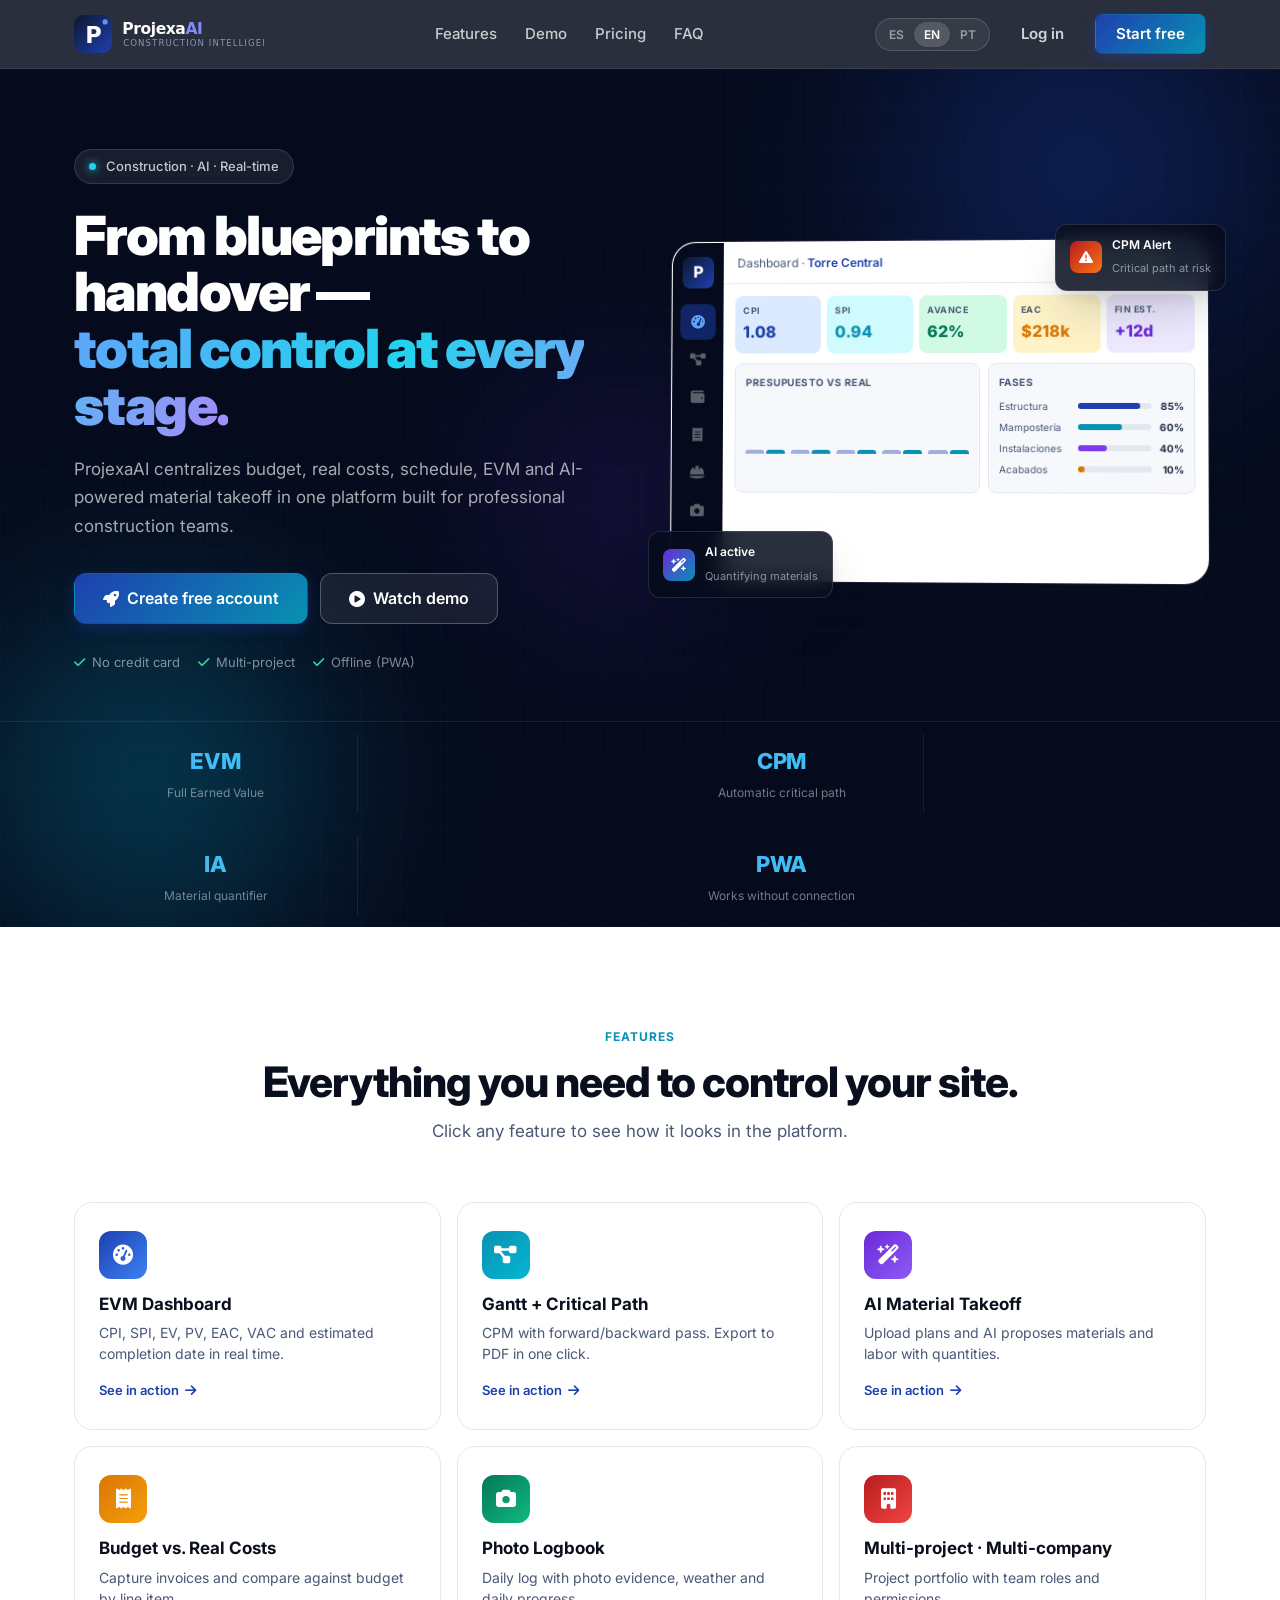
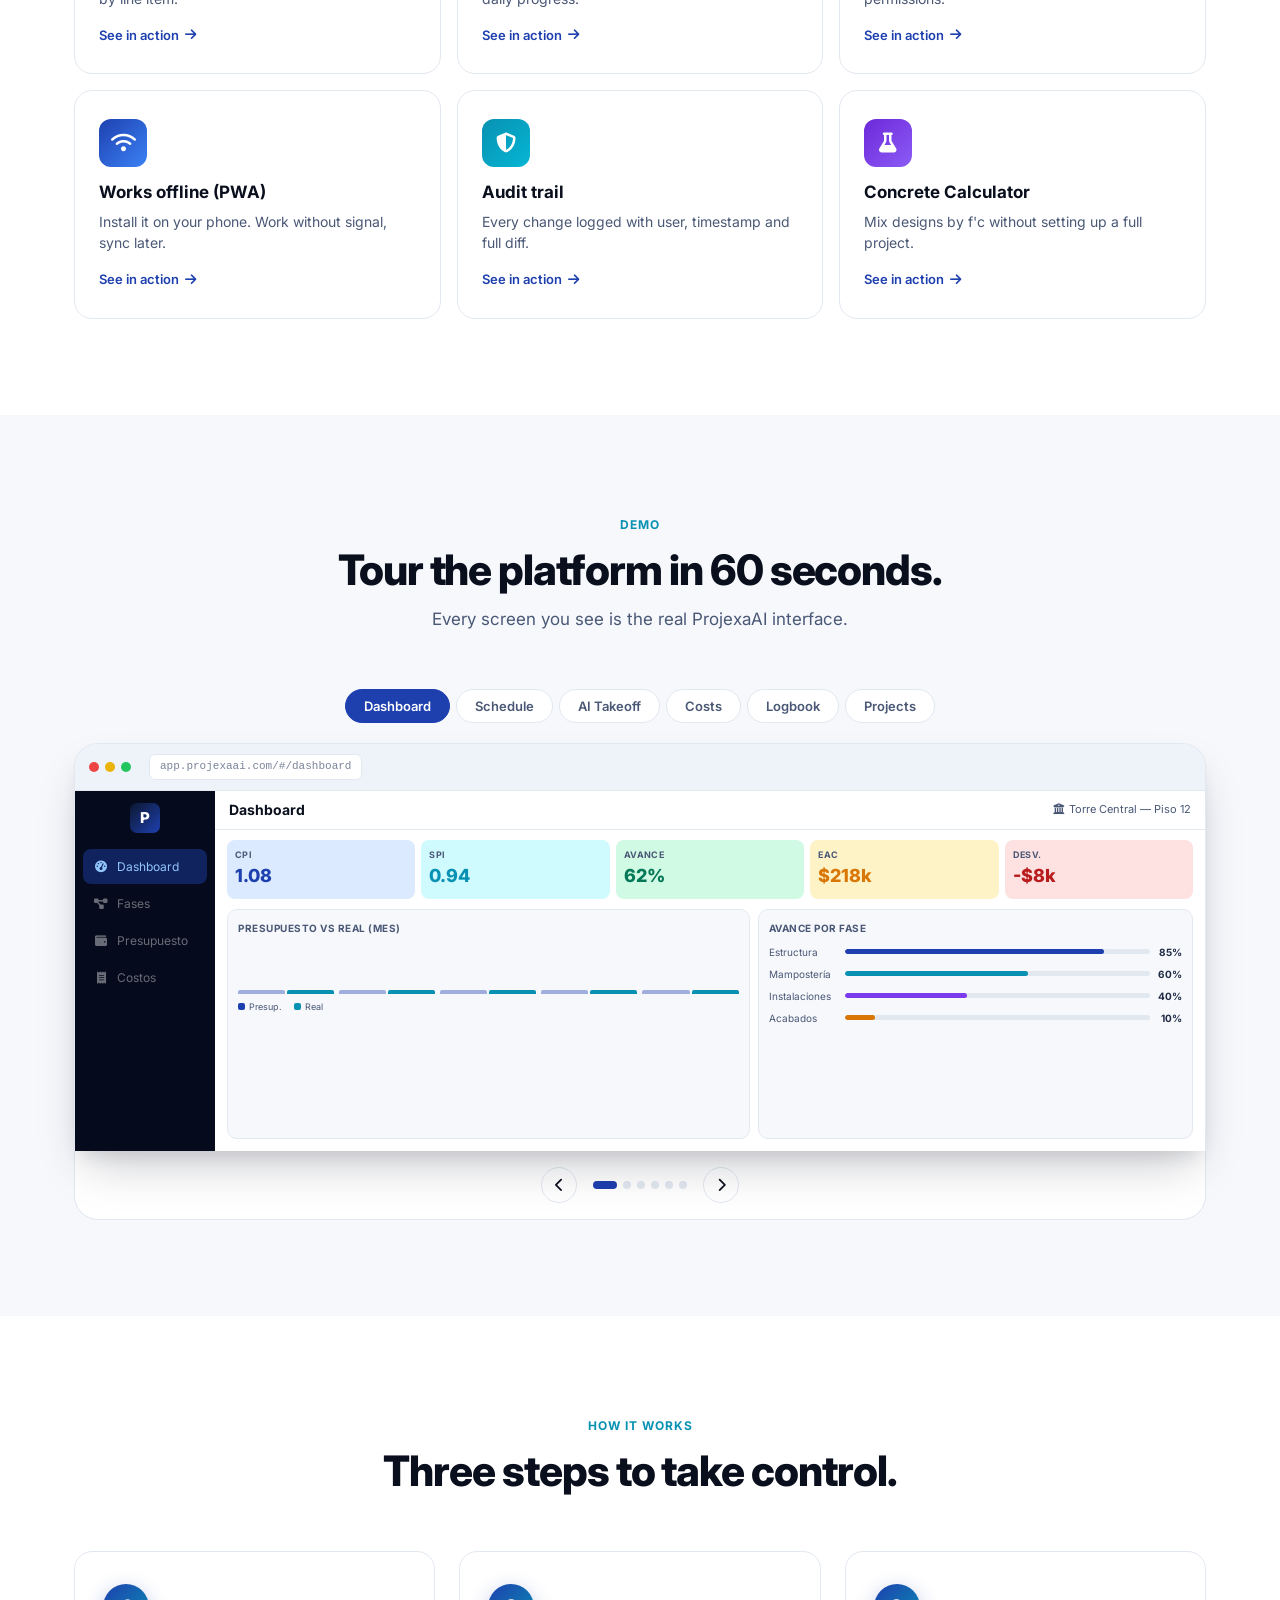
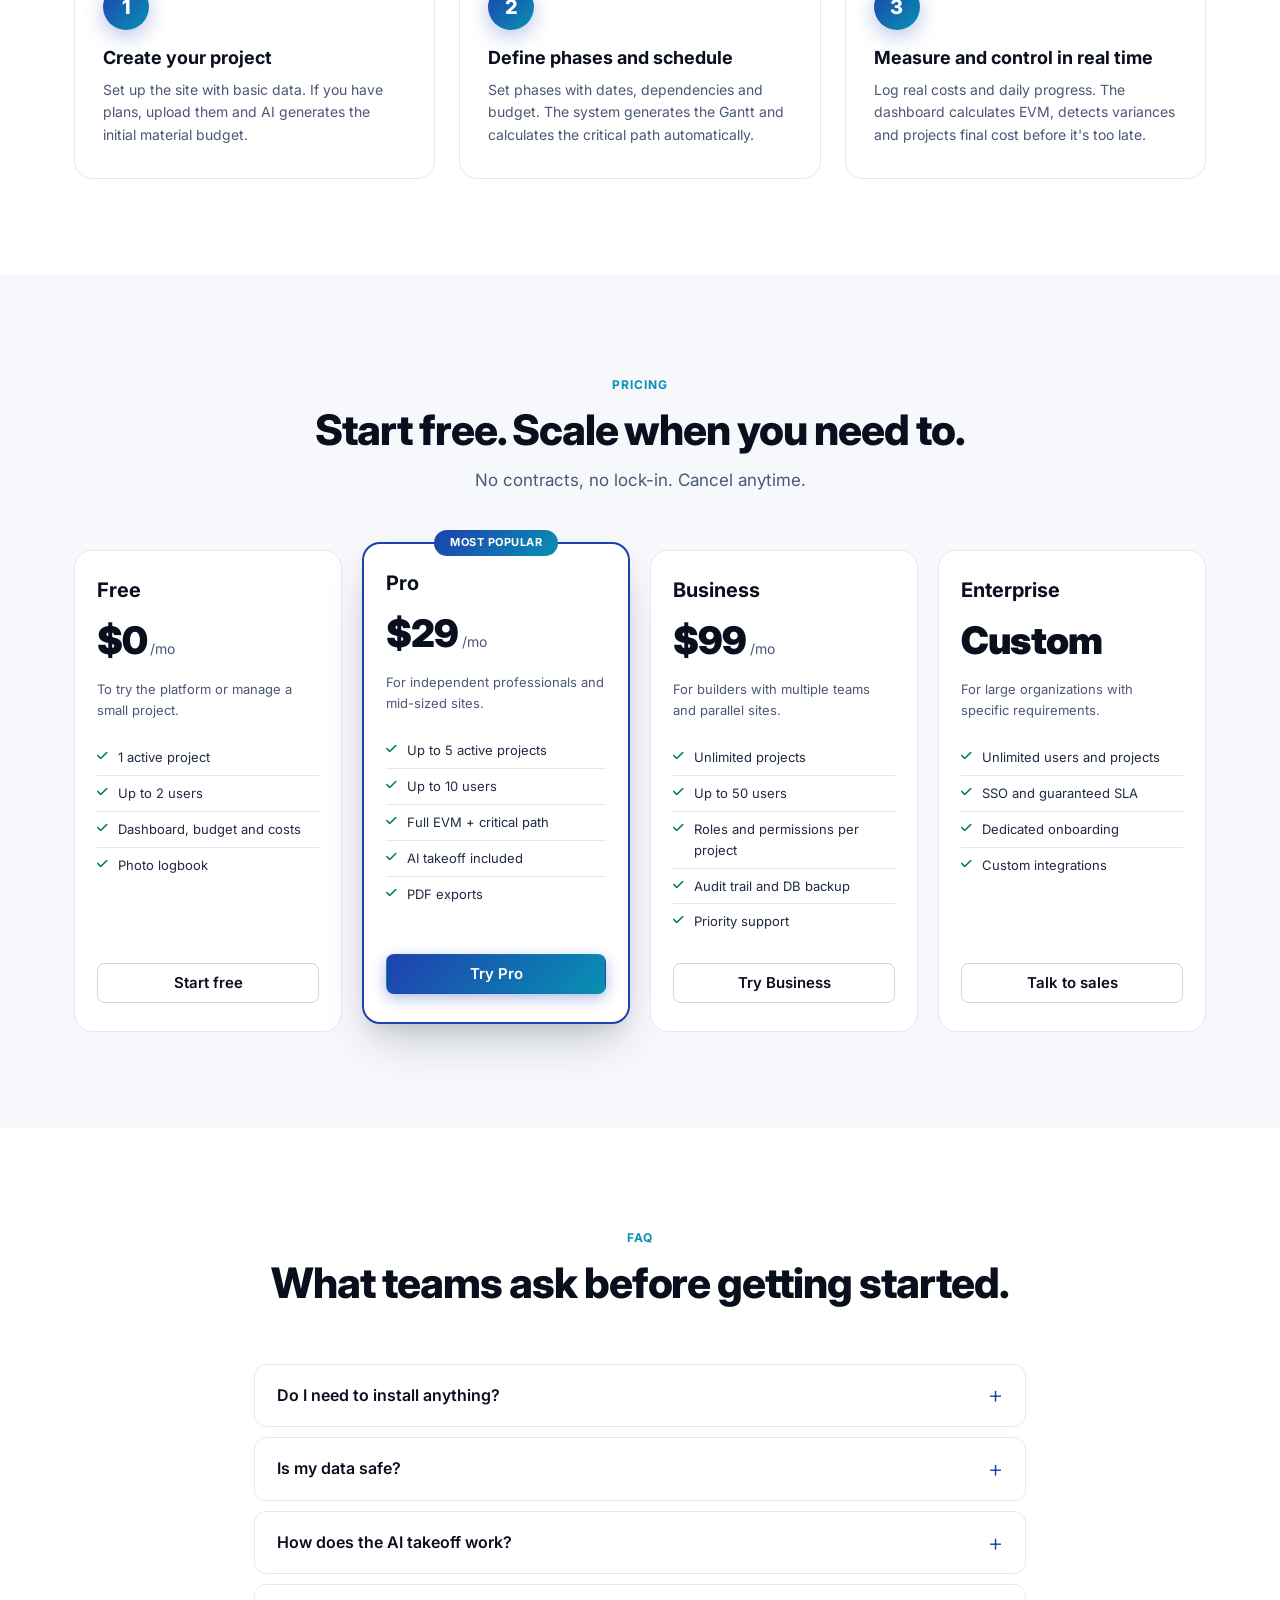
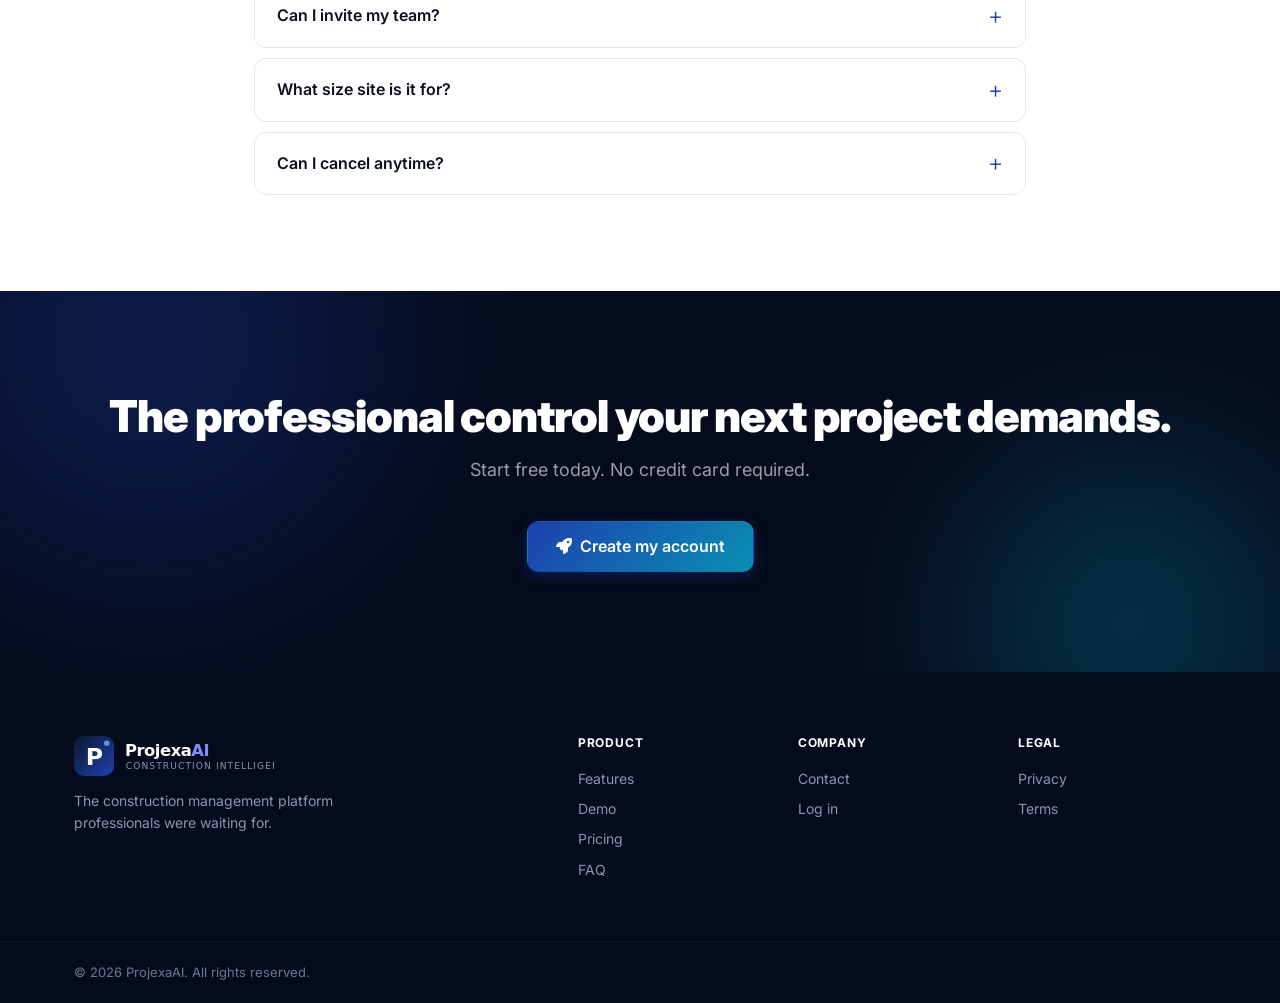
==== commit 56bc1d47: "feat(landing): rediseño completo v2 - Hero oscuro (navy) con orbs animados, grid blueprint y paralla" ====
--- a/index.html
+++ b/index.html
@@ -3,424 +3,744 @@
 <head>
   <meta charset="UTF-8" />
   <meta name="viewport" content="width=device-width, initial-scale=1" />
-  <title>ProjexaAI — Control de obra inteligente con IA</title>
-  <meta name="description" data-i18n-attr="content" data-i18n="meta.description" content="Plataforma todo-en-uno para construcción: planificación, presupuestos, costos reales, EVM, Gantt con ruta crítica y cuantificación de materiales con IA." />
+  <title>ProjexaAI — Gestión profesional de obra con IA</title>
+  <meta name="description" content="De los planos a la entrega — control total sobre presupuesto, costos, cronograma, EVM y ruta crítica. Potenciado por inteligencia artificial." />
   <meta name="theme-color" content="#050b1c" />
-
-  <!-- Open Graph -->
-  <meta property="og:title" content="ProjexaAI — Control de obra con IA" />
-  <meta property="og:description" content="Planifica, presupuesta y controla tu obra en tiempo real. EVM, Gantt + ruta crítica, cuantificador IA, multi-proyecto y offline." />
+  <meta property="og:title" content="ProjexaAI — Gestión profesional de obra con IA" />
+  <meta property="og:description" content="De los planos a la entrega — control total sobre presupuesto, costos, cronograma, EVM y ruta crítica." />
   <meta property="og:type" content="website" />
   <meta property="og:url" content="https://projexaai.com" />
-  <meta property="og:image" content="https://projexaai.com/img/og-image.png" />
 
   <link rel="icon" type="image/svg+xml" href="/img/favicon.svg" />
   <link rel="preconnect" href="https://fonts.googleapis.com" />
   <link rel="preconnect" href="https://fonts.gstatic.com" crossorigin />
-  <link href="https://fonts.googleapis.com/css2?family=Inter:wght@400;500;600;700;800&display=swap" rel="stylesheet" />
+  <link href="https://fonts.googleapis.com/css2?family=Inter:wght@400;500;600;700;800;900&display=swap" rel="stylesheet" />
   <link rel="stylesheet" href="https://cdnjs.cloudflare.com/ajax/libs/font-awesome/6.5.1/css/all.min.css" crossorigin="anonymous" referrerpolicy="no-referrer" />
   <link rel="stylesheet" href="/css/styles.css" />
 </head>
 <body>
 
-  <!-- ── Top bar ────────────────────────────────────────────────────── -->
-  <header class="topbar">
-    <div class="container topbar-inner">
-      <a href="#top" class="brand">
-        <div class="brand-logo">P</div>
-        <div class="brand-text">
-          <span class="brand-name">ProjexaAI</span>
-          <span class="brand-sub" data-i18n="brand.tagline">Control de obra con IA</span>
+<!-- ── TOPBAR ───────────────────────────────────────────────────── -->
+<header class="topbar" id="topbar">
+  <div class="container topbar-inner">
+    <a href="#top" class="brand-link">
+      <img src="/img/logo-light.svg" alt="ProjexaAI" class="logo logo-light" height="38" />
+      <img src="/img/logo-dark.svg" alt="ProjexaAI" class="logo logo-dark" height="38" />
+    </a>
+    <nav class="topnav" id="topnav">
+      <a href="#features" data-i18n="nav.features">Funciones</a>
+      <a href="#tour" data-i18n="nav.tour">Demo</a>
+      <a href="#pricing" data-i18n="nav.pricing">Planes</a>
+      <a href="#faq" data-i18n="nav.faq">FAQ</a>
+    </nav>
+    <div class="topbar-actions">
+      <div class="lang-switch">
+        <button data-lang="es" class="lang-btn active">ES</button>
+        <button data-lang="en" class="lang-btn">EN</button>
+        <button data-lang="pt" class="lang-btn">PT</button>
+      </div>
+      <a href="https://laguna-property.onrender.com" class="btn btn-ghost" data-i18n="nav.login">Iniciar sesión</a>
+      <a href="https://laguna-property.onrender.com" class="btn btn-cta" data-i18n="nav.signup">Empezar gratis</a>
+      <button class="mobile-toggle" id="mobile-toggle"><i class="fa-solid fa-bars"></i></button>
+    </div>
+  </div>
+</header>
+
+<main id="top">
+
+<!-- ── HERO (dark) ─────────────────────────────────────────────── -->
+<section class="hero">
+  <div class="hero-bg">
+    <div class="orb orb-1"></div>
+    <div class="orb orb-2"></div>
+    <div class="orb orb-3"></div>
+    <div class="blueprint-grid"></div>
+  </div>
+  <div class="container hero-inner">
+    <div class="hero-text" data-reveal>
+      <div class="eyebrow">
+        <span class="eyebrow-dot"></span>
+        <span data-i18n="hero.eyebrow">Construcción · IA · Tiempo real</span>
+      </div>
+      <h1 class="hero-title" data-i18n="hero.title">
+        De los planos a la entrega —<br/><span class="hero-grad">con control total en cada etapa.</span>
+      </h1>
+      <p class="hero-lead" data-i18n="hero.lead">
+        ProjexaAI centraliza presupuesto, costos reales, cronograma, EVM y cuantificación de materiales con IA en una sola plataforma diseñada para equipos de construcción profesionales.
+      </p>
+      <div class="hero-cta">
+        <a href="https://laguna-property.onrender.com" class="btn btn-cta btn-xl" data-i18n="hero.cta_primary">
+          <i class="fa-solid fa-rocket"></i> Crear cuenta gratis
+        </a>
+        <a href="#tour" class="btn btn-outline-light btn-xl" data-i18n="hero.cta_tour">
+          <i class="fa-solid fa-circle-play"></i> Ver demo
+        </a>
+      </div>
+      <div class="hero-pills">
+        <span><i class="fa-solid fa-check"></i> <span data-i18n="hero.pill1">Sin tarjeta de crédito</span></span>
+        <span><i class="fa-solid fa-check"></i> <span data-i18n="hero.pill2">Multi-proyecto</span></span>
+        <span><i class="fa-solid fa-check"></i> <span data-i18n="hero.pill3">Offline (PWA)</span></span>
+      </div>
+    </div>
+
+    <!-- Hero dashboard mockup -->
+    <div class="hero-visual" data-reveal-delay>
+      <div class="app-frame">
+        <div class="app-sidebar">
+          <div class="app-brand"><div class="app-logo-dot">P</div></div>
+          <div class="app-nav-items">
+            <div class="app-nav-item active"><i class="fa-solid fa-gauge-high"></i></div>
+            <div class="app-nav-item"><i class="fa-solid fa-diagram-project"></i></div>
+            <div class="app-nav-item"><i class="fa-solid fa-wallet"></i></div>
+            <div class="app-nav-item"><i class="fa-solid fa-receipt"></i></div>
+            <div class="app-nav-item"><i class="fa-solid fa-hard-hat"></i></div>
+            <div class="app-nav-item"><i class="fa-solid fa-camera"></i></div>
+            <div class="app-nav-item"><i class="fa-solid fa-wand-magic-sparkles"></i></div>
+          </div>
         </div>
-      </a>
-
-      <nav class="topnav" id="topnav">
+        <div class="app-main">
+          <div class="app-topbar">
+            <div class="app-breadcrumb">Dashboard · <span>Torre Central</span></div>
+            <div class="app-topbar-right">
+              <div class="app-badge green">▲ En tiempo</div>
+              <div class="app-avatar">PC</div>
+            </div>
+          </div>
+          <div class="app-content">
+            <!-- EVM Strip -->
+            <div class="evm-strip">
+              <div class="evm-kpi blue"><div class="evm-k">CPI</div><div class="evm-v">1.08</div></div>
+              <div class="evm-kpi teal"><div class="evm-k">SPI</div><div class="evm-v">0.94</div></div>
+              <div class="evm-kpi green"><div class="evm-k">Avance</div><div class="evm-v">62%</div></div>
+              <div class="evm-kpi amber"><div class="evm-k">EAC</div><div class="evm-v">$218k</div></div>
+              <div class="evm-kpi purple"><div class="evm-k">Fin est.</div><div class="evm-v">+12d</div></div>
+            </div>
+            <!-- Budget chart (simplified bars) -->
+            <div class="dash-chart-row">
+              <div class="dash-chart">
+                <div class="dc-label">Presupuesto vs Real</div>
+                <div class="dc-bars">
+                  <div class="dc-group"><div class="dc-bar b-budget" style="height:72%"></div><div class="dc-bar b-real" style="height:55%"></div><div class="dc-tag">Mar</div></div>
+                  <div class="dc-group"><div class="dc-bar b-budget" style="height:80%"></div><div class="dc-bar b-real" style="height:70%"></div><div class="dc-tag">Abr</div></div>
+                  <div class="dc-group"><div class="dc-bar b-budget" style="height:65%"></div><div class="dc-bar b-real" style="height:68%"></div><div class="dc-tag">May</div></div>
+                  <div class="dc-group"><div class="dc-bar b-budget" style="height:90%"></div><div class="dc-bar b-real" style="height:82%"></div><div class="dc-tag">Jun</div></div>
+                  <div class="dc-group"><div class="dc-bar b-budget" style="height:75%"></div><div class="dc-bar b-real" style="height:78%"></div><div class="dc-tag">Jul</div></div>
+                </div>
+              </div>
+              <div class="dash-phases">
+                <div class="dp-label">Fases</div>
+                <div class="dp-row"><span>Estructura</span><div class="dp-progress"><div style="width:85%;background:#1e40af"></div></div><span>85%</span></div>
+                <div class="dp-row"><span>Mampostería</span><div class="dp-progress"><div style="width:60%;background:#0891b2"></div></div><span>60%</span></div>
+                <div class="dp-row"><span>Instalaciones</span><div class="dp-progress"><div style="width:40%;background:#7c3aed"></div></div><span>40%</span></div>
+                <div class="dp-row"><span>Acabados</span><div class="dp-progress"><div style="width:10%;background:#d97706"></div></div><span>10%</span></div>
+              </div>
+            </div>
+          </div>
+        </div>
+      </div>
+      <!-- Floating badges -->
+      <div class="float-badge float-ai">
+        <i class="fa-solid fa-wand-magic-sparkles"></i>
+        <div><strong data-i18n="hero.badge_ai">IA activa</strong><small data-i18n="hero.badge_ai_sub">Cuantificando materiales</small></div>
+      </div>
+      <div class="float-badge float-alert">
+        <i class="fa-solid fa-triangle-exclamation"></i>
+        <div><strong data-i18n="hero.badge_alert">Alerta CPM</strong><small data-i18n="hero.badge_alert_sub">Ruta crítica en riesgo</small></div>
+      </div>
+    </div>
+  </div>
+
+  <!-- Stat strip inside hero -->
+  <div class="hero-stats">
+    <div class="container">
+      <div class="hero-stats-inner">
+        <div class="hstat"><div class="hstat-val">EVM</div><div class="hstat-lbl" data-i18n="stat.evm">Valor Ganado completo</div></div>
+        <div class="hstat-divider"></div>
+        <div class="hstat"><div class="hstat-val">CPM</div><div class="hstat-lbl" data-i18n="stat.cpm">Ruta crítica automática</div></div>
+        <div class="hstat-divider"></div>
+        <div class="hstat"><div class="hstat-val">IA</div><div class="hstat-lbl" data-i18n="stat.ai">Cuantificador de materiales</div></div>
+        <div class="hstat-divider"></div>
+        <div class="hstat"><div class="hstat-val">PWA</div><div class="hstat-lbl" data-i18n="stat.pwa">Funciona sin conexión</div></div>
+      </div>
+    </div>
+  </div>
+</section>
+
+<!-- ── FEATURES ────────────────────────────────────────────────── -->
+<section id="features" class="section">
+  <div class="container">
+    <div class="section-head" data-reveal>
+      <span class="kicker" data-i18n="features.kicker">Funciones</span>
+      <h2 data-i18n="features.title">Todo lo que necesitas para controlar tu obra.</h2>
+      <p class="section-lead" data-i18n="features.subtitle">Haz clic en cualquier función para ver cómo se ve en la plataforma.</p>
+    </div>
+    <div class="features-grid" data-reveal>
+
+      <article class="feature-card" data-feature="dashboard" tabindex="0">
+        <div class="fc-icon feat-blue"><i class="fa-solid fa-gauge-high"></i></div>
+        <h3 data-i18n="features.f1_title">Dashboard con EVM</h3>
+        <p data-i18n="features.f1_text">CPI, SPI, EV, PV, EAC, VAC y fecha estimada de término en tiempo real.</p>
+        <div class="fc-cta" data-i18n="features.see_action">Ver en acción <i class="fa-solid fa-arrow-right"></i></div>
+      </article>
+
+      <article class="feature-card" data-feature="gantt" tabindex="0">
+        <div class="fc-icon feat-teal"><i class="fa-solid fa-diagram-project"></i></div>
+        <h3 data-i18n="features.f2_title">Gantt + Ruta crítica</h3>
+        <p data-i18n="features.f2_text">CPM con forward/backward pass. Exporta a PDF con un click.</p>
+        <div class="fc-cta" data-i18n="features.see_action">Ver en acción <i class="fa-solid fa-arrow-right"></i></div>
+      </article>
+
+      <article class="feature-card" data-feature="ia" tabindex="0">
+        <div class="fc-icon feat-purple"><i class="fa-solid fa-wand-magic-sparkles"></i></div>
+        <h3 data-i18n="features.f3_title">Cuantificador con IA</h3>
+        <p data-i18n="features.f3_text">Sube planos y la IA propone materiales y mano de obra con cantidades.</p>
+        <div class="fc-cta" data-i18n="features.see_action">Ver en acción <i class="fa-solid fa-arrow-right"></i></div>
+      </article>
+
+      <article class="feature-card" data-feature="costs" tabindex="0">
+        <div class="fc-icon feat-amber"><i class="fa-solid fa-receipt"></i></div>
+        <h3 data-i18n="features.f4_title">Presupuesto vs. Costos reales</h3>
+        <p data-i18n="features.f4_text">Captura facturas y compara contra lo presupuestado por partida.</p>
+        <div class="fc-cta" data-i18n="features.see_action">Ver en acción <i class="fa-solid fa-arrow-right"></i></div>
+      </article>
+
+      <article class="feature-card" data-feature="bitacora" tabindex="0">
+        <div class="fc-icon feat-green"><i class="fa-solid fa-camera"></i></div>
+        <h3 data-i18n="features.f5_title">Bitácora con fotos</h3>
+        <p data-i18n="features.f5_text">Registro diario con evidencia fotográfica, clima y avance del día.</p>
+        <div class="fc-cta" data-i18n="features.see_action">Ver en acción <i class="fa-solid fa-arrow-right"></i></div>
+      </article>
+
+      <article class="feature-card" data-feature="multiproject" tabindex="0">
+        <div class="fc-icon feat-red"><i class="fa-solid fa-building"></i></div>
+        <h3 data-i18n="features.f6_title">Multi-proyecto · Multi-empresa</h3>
+        <p data-i18n="features.f6_text">Portafolio de obras con roles y permisos por equipo.</p>
+        <div class="fc-cta" data-i18n="features.see_action">Ver en acción <i class="fa-solid fa-arrow-right"></i></div>
+      </article>
+
+      <article class="feature-card" data-feature="offline" tabindex="0">
+        <div class="fc-icon feat-blue"><i class="fa-solid fa-wifi"></i></div>
+        <h3 data-i18n="features.f7_title">Funciona offline (PWA)</h3>
+        <p data-i18n="features.f7_text">Instálala en tu teléfono. Trabaja sin señal, sincroniza después.</p>
+        <div class="fc-cta" data-i18n="features.see_action">Ver en acción <i class="fa-solid fa-arrow-right"></i></div>
+      </article>
+
+      <article class="feature-card" data-feature="audit" tabindex="0">
+        <div class="fc-icon feat-teal"><i class="fa-solid fa-shield-halved"></i></div>
+        <h3 data-i18n="features.f8_title">Auditoría y trazabilidad</h3>
+        <p data-i18n="features.f8_text">Cada cambio registrado con usuario, fecha y diff completo.</p>
+        <div class="fc-cta" data-i18n="features.see_action">Ver en acción <i class="fa-solid fa-arrow-right"></i></div>
+      </article>
+
+      <article class="feature-card" data-feature="concrete" tabindex="0">
+        <div class="fc-icon feat-purple"><i class="fa-solid fa-flask"></i></div>
+        <h3 data-i18n="features.f9_title">Calculadora de concreto</h3>
+        <p data-i18n="features.f9_text">Dosificaciones por f'c sin necesidad de montar un proyecto completo.</p>
+        <div class="fc-cta" data-i18n="features.see_action">Ver en acción <i class="fa-solid fa-arrow-right"></i></div>
+      </article>
+
+    </div>
+  </div>
+</section>
+
+<!-- ── TOUR ────────────────────────────────────────────────────── -->
+<section id="tour" class="section tour-section">
+  <div class="container">
+    <div class="section-head" data-reveal>
+      <span class="kicker" data-i18n="tour.kicker">Demo</span>
+      <h2 data-i18n="tour.title">Recorre la plataforma en 60 segundos.</h2>
+      <p class="section-lead" data-i18n="tour.lead">Cada pantalla que ves es la interfaz real de ProjexaAI.</p>
+    </div>
+    <div class="tour-wrap" data-reveal>
+      <div class="tour-nav">
+        <button class="tour-tab active" data-slide="0" data-i18n="tour.tab0">Dashboard</button>
+        <button class="tour-tab" data-slide="1" data-i18n="tour.tab1">Cronograma</button>
+        <button class="tour-tab" data-slide="2" data-i18n="tour.tab2">IA Cuantificador</button>
+        <button class="tour-tab" data-slide="3" data-i18n="tour.tab3">Costos</button>
+        <button class="tour-tab" data-slide="4" data-i18n="tour.tab4">Bitácora</button>
+        <button class="tour-tab" data-slide="5" data-i18n="tour.tab5">Proyectos</button>
+      </div>
+      <div class="tour-stage">
+        <div class="tour-slides" id="tourSlides">
+
+          <!-- Slide 0: Dashboard -->
+          <div class="tour-slide active">
+            <div class="ts-browser">
+              <div class="ts-bar"><span class="ts-dot r"></span><span class="ts-dot y"></span><span class="ts-dot g"></span><span class="ts-url">app.projexaai.com/#/dashboard</span></div>
+              <div class="ts-screen">
+                <div class="ts-sidebar">
+                  <div class="ts-logo">P</div>
+                  <div class="ts-navg active"><i class="fa-solid fa-gauge-high"></i><span>Dashboard</span></div>
+                  <div class="ts-navg"><i class="fa-solid fa-diagram-project"></i><span>Fases</span></div>
+                  <div class="ts-navg"><i class="fa-solid fa-wallet"></i><span>Presupuesto</span></div>
+                  <div class="ts-navg"><i class="fa-solid fa-receipt"></i><span>Costos</span></div>
+                </div>
+                <div class="ts-main">
+                  <div class="ts-toprow">
+                    <h4>Dashboard</h4>
+                    <div class="ts-proj-badge"><i class="fa-solid fa-building-columns"></i> Torre Central — Piso 12</div>
+                  </div>
+                  <div class="ts-evm-row">
+                    <div class="ts-kpi k-blue"><div class="k-lbl">CPI</div><div class="k-val">1.08</div></div>
+                    <div class="ts-kpi k-teal"><div class="k-lbl">SPI</div><div class="k-val">0.94</div></div>
+                    <div class="ts-kpi k-green"><div class="k-lbl">Avance</div><div class="k-val">62%</div></div>
+                    <div class="ts-kpi k-amber"><div class="k-lbl">EAC</div><div class="k-val">$218k</div></div>
+                    <div class="ts-kpi k-red"><div class="k-lbl">Desv.</div><div class="k-val">-$8k</div></div>
+                  </div>
+                  <div class="ts-two-col">
+                    <div class="ts-card">
+                      <div class="ts-card-title">Presupuesto vs Real (mes)</div>
+                      <div class="ts-minibars">
+                        <div><div class="mb b-budget" style="height:70%"></div><div class="mb b-real" style="height:55%"></div></div>
+                        <div><div class="mb b-budget" style="height:80%"></div><div class="mb b-real" style="height:72%"></div></div>
+                        <div><div class="mb b-budget" style="height:60%"></div><div class="mb b-real" style="height:63%"></div></div>
+                        <div><div class="mb b-budget" style="height:90%"></div><div class="mb b-real" style="height:82%"></div></div>
+                        <div><div class="mb b-budget" style="height:75%"></div><div class="mb b-real" style="height:76%"></div></div>
+                      </div>
+                      <div class="ts-legend"><span class="leg-dot" style="background:#1e40af"></span>Presup. <span class="leg-dot" style="background:#0891b2;margin-left:8px"></span>Real</div>
+                    </div>
+                    <div class="ts-card">
+                      <div class="ts-card-title">Avance por fase</div>
+                      <div class="ts-phase-list">
+                        <div class="ts-phase"><span>Estructura</span><div class="ts-pbar"><div style="width:85%;background:#1e40af"></div></div><span>85%</span></div>
+                        <div class="ts-phase"><span>Mampostería</span><div class="ts-pbar"><div style="width:60%;background:#0891b2"></div></div><span>60%</span></div>
+                        <div class="ts-phase"><span>Instalaciones</span><div class="ts-pbar"><div style="width:40%;background:#7c3aed"></div></div><span>40%</span></div>
+                        <div class="ts-phase"><span>Acabados</span><div class="ts-pbar"><div style="width:10%;background:#d97706"></div></div><span>10%</span></div>
+                      </div>
+                    </div>
+                  </div>
+                </div>
+              </div>
+            </div>
+            <div class="tour-caption">
+              <h3 data-i18n="tour.c0_title">Dashboard EVM en tiempo real</h3>
+              <p data-i18n="tour.c0_text">CPI, SPI, avance real vs planificado y fecha estimada de término — todo calculado automáticamente. Sin fórmulas manuales.</p>
+            </div>
+          </div>
+
+          <!-- Slide 1: Gantt -->
+          <div class="tour-slide">
+            <div class="ts-browser">
+              <div class="ts-bar"><span class="ts-dot r"></span><span class="ts-dot y"></span><span class="ts-dot g"></span><span class="ts-url">app.projexaai.com/#/phases</span></div>
+              <div class="ts-screen">
+                <div class="ts-sidebar">
+                  <div class="ts-logo">P</div>
+                  <div class="ts-navg"><i class="fa-solid fa-gauge-high"></i><span>Dashboard</span></div>
+                  <div class="ts-navg active"><i class="fa-solid fa-diagram-project"></i><span>Fases</span></div>
+                  <div class="ts-navg"><i class="fa-solid fa-wallet"></i><span>Presupuesto</span></div>
+                  <div class="ts-navg"><i class="fa-solid fa-receipt"></i><span>Costos</span></div>
+                </div>
+                <div class="ts-main">
+                  <div class="ts-toprow"><h4>Fases / Gantt</h4><div class="ts-actions"><button class="ts-btn">Exportar PDF</button><button class="ts-btn ts-btn-primary">+ Fase</button></div></div>
+                  <div class="ts-gantt-wrap">
+                    <div class="ts-gantt-header">
+                      <div class="tgh-label">Fase</div>
+                      <div class="tgh-months"><span>Mar</span><span>Abr</span><span>May</span><span>Jun</span><span>Jul</span><span>Ago</span></div>
+                    </div>
+                    <div class="ts-gantt-rows">
+                      <div class="tgr"><span class="tgr-name">Cimentación</span><div class="tgr-track"><div class="tgr-bar" style="left:0%;width:14%"></div></div><span class="tgr-pct">100%</span></div>
+                      <div class="tgr"><span class="tgr-name">Estructura</span><div class="tgr-track"><div class="tgr-bar critical" style="left:12%;width:35%"></div><div class="critical-tag">Ruta crítica</div></div><span class="tgr-pct">85%</span></div>
+                      <div class="tgr"><span class="tgr-name">Mampostería</span><div class="tgr-track"><div class="tgr-bar" style="left:30%;width:28%"></div></div><span class="tgr-pct">60%</span></div>
+                      <div class="tgr"><span class="tgr-name">Instalaciones</span><div class="tgr-track"><div class="tgr-bar" style="left:40%;width:32%"></div></div><span class="tgr-pct">40%</span></div>
+                      <div class="tgr"><span class="tgr-name">Acabados</span><div class="tgr-track"><div class="tgr-bar" style="left:60%;width:35%"></div></div><span class="tgr-pct">10%</span></div>
+                    </div>
+                    <div class="today-line"></div>
+                  </div>
+                </div>
+              </div>
+            </div>
+            <div class="tour-caption">
+              <h3 data-i18n="tour.c1_title">Gantt + CPM automático</h3>
+              <p data-i18n="tour.c1_text">El algoritmo de ruta crítica (CPM) se recalcula con cada cambio. Identifica qué fases bloquean el proyecto y cuántos días están en riesgo.</p>
+            </div>
+          </div>
+
+          <!-- Slide 2: IA -->
+          <div class="tour-slide">
+            <div class="ts-browser">
+              <div class="ts-bar"><span class="ts-dot r"></span><span class="ts-dot y"></span><span class="ts-dot g"></span><span class="ts-url">app.projexaai.com/#/ia-quantifier</span></div>
+              <div class="ts-screen">
+                <div class="ts-sidebar">
+                  <div class="ts-logo">P</div>
+                  <div class="ts-navg"><i class="fa-solid fa-gauge-high"></i><span>Dashboard</span></div>
+                  <div class="ts-navg"><i class="fa-solid fa-diagram-project"></i><span>Fases</span></div>
+                  <div class="ts-navg"><i class="fa-solid fa-wallet"></i><span>Presupuesto</span></div>
+                  <div class="ts-navg active"><i class="fa-solid fa-wand-magic-sparkles"></i><span>IA</span></div>
+                </div>
+                <div class="ts-main">
+                  <div class="ts-toprow"><h4>Cuantificador IA</h4></div>
+                  <div class="ts-ia-wrap">
+                    <div class="ts-ia-left">
+                      <div class="ts-upload-zone">
+                        <i class="fa-solid fa-file-image"></i>
+                        <div class="ts-upload-name">plano-arquitectonico-A1.pdf</div>
+                        <div class="ts-upload-status ok"><i class="fa-solid fa-check"></i> Analizado</div>
+                      </div>
+                      <div class="ts-ia-prompt">
+                        <div class="ts-ia-msg sys">Plano recibido. Identifiqué 6 ambientes y 3 plantas. ¿Genero lista de materiales completa o por fase?</div>
+                        <div class="ts-ia-msg usr">Lista completa con mano de obra.</div>
+                        <div class="ts-ia-msg sys thinking"><span></span><span></span><span></span></div>
+                      </div>
+                    </div>
+                    <div class="ts-ia-right">
+                      <div class="ts-ia-table-title">Lista generada <span class="ts-badge-new">IA</span></div>
+                      <div class="ts-ia-table">
+                        <div class="ts-ia-row h"><span>Material</span><span>Unid.</span><span>Cant.</span></div>
+                        <div class="ts-ia-row"><span>Cemento Portland</span><span>saco</span><span>420</span></div>
+                        <div class="ts-ia-row"><span>Bloque 6"</span><span>u</span><span>8 400</span></div>
+                        <div class="ts-ia-row"><span>Varilla #4</span><span>qq</span><span>38</span></div>
+                        <div class="ts-ia-row"><span>Arena</span><span>m³</span><span>24</span></div>
+                        <div class="ts-ia-row"><span>Mano de obra</span><span>jornal</span><span>180</span></div>
+                      </div>
+                      <button class="ts-btn ts-btn-primary" style="margin-top:8px;width:100%">Importar al presupuesto</button>
+                    </div>
+                  </div>
+                </div>
+              </div>
+            </div>
+            <div class="tour-caption">
+              <h3 data-i18n="tour.c2_title">Cuantificación de materiales con IA</h3>
+              <p data-i18n="tour.c2_text">Sube tus planos PDF y la IA analiza ambientes, dimensiones y estructuras para proponer cantidades de materiales y jornales. Editable antes de importar.</p>
+            </div>
+          </div>
+
+          <!-- Slide 3: Costs -->
+          <div class="tour-slide">
+            <div class="ts-browser">
+              <div class="ts-bar"><span class="ts-dot r"></span><span class="ts-dot y"></span><span class="ts-dot g"></span><span class="ts-url">app.projexaai.com/#/costs</span></div>
+              <div class="ts-screen">
+                <div class="ts-sidebar">
+                  <div class="ts-logo">P</div>
+                  <div class="ts-navg"><i class="fa-solid fa-gauge-high"></i><span>Dashboard</span></div>
+                  <div class="ts-navg"><i class="fa-solid fa-diagram-project"></i><span>Fases</span></div>
+                  <div class="ts-navg"><i class="fa-solid fa-wallet"></i><span>Presupuesto</span></div>
+                  <div class="ts-navg active"><i class="fa-solid fa-receipt"></i><span>Costos</span></div>
+                </div>
+                <div class="ts-main">
+                  <div class="ts-toprow"><h4>Costos reales</h4><button class="ts-btn ts-btn-primary">+ Costo</button></div>
+                  <div class="ts-cost-summary">
+                    <div class="ts-cs"><div class="ts-cs-lbl">Presupuestado</div><div class="ts-cs-val navy">$210,000</div></div>
+                    <div class="ts-cs"><div class="ts-cs-lbl">Gastado</div><div class="ts-cs-val blue">$134,200</div></div>
+                    <div class="ts-cs"><div class="ts-cs-lbl">Disponible</div><div class="ts-cs-val green">$75,800</div></div>
+                    <div class="ts-cs"><div class="ts-cs-lbl">Desviación</div><div class="ts-cs-val amber">+2.1%</div></div>
+                  </div>
+                  <div class="ts-cost-table">
+                    <div class="tct-row h"><span>Descripción</span><span>Categoría</span><span>Fase</span><span>Monto</span></div>
+                    <div class="tct-row"><span>Concreto 3000PSI — 18m³</span><span class="tct-cat mat">Material</span><span>Estructura</span><span>$4,320</span></div>
+                    <div class="tct-row"><span>Jornales semana 18</span><span class="tct-cat lab">Mano obra</span><span>Mampostería</span><span>$2,800</span></div>
+                    <div class="tct-row"><span>Varillas corrugadas #4</span><span class="tct-cat mat">Material</span><span>Estructura</span><span>$1,960</span></div>
+                    <div class="tct-row"><span>Andamios (alquiler)</span><span class="tct-cat eq">Equipo</span><span>Estructura</span><span>$640</span></div>
+                  </div>
+                </div>
+              </div>
+            </div>
+            <div class="tour-caption">
+              <h3 data-i18n="tour.c3_title">Control presupuestario en tiempo real</h3>
+              <p data-i18n="tour.c3_text">Registra cada gasto y asígnalo a fase y categoría. El sistema compara automáticamente contra el presupuesto y calcula la desviación acumulada.</p>
+            </div>
+          </div>
+
+          <!-- Slide 4: Bitácora -->
+          <div class="tour-slide">
+            <div class="ts-browser">
+              <div class="ts-bar"><span class="ts-dot r"></span><span class="ts-dot y"></span><span class="ts-dot g"></span><span class="ts-url">app.projexaai.com/#/bitacora</span></div>
+              <div class="ts-screen">
+                <div class="ts-sidebar">
+                  <div class="ts-logo">P</div>
+                  <div class="ts-navg"><i class="fa-solid fa-gauge-high"></i><span>Dashboard</span></div>
+                  <div class="ts-navg"><i class="fa-solid fa-diagram-project"></i><span>Fases</span></div>
+                  <div class="ts-navg active"><i class="fa-solid fa-camera"></i><span>Bitácora</span></div>
+                </div>
+                <div class="ts-main">
+                  <div class="ts-toprow"><h4>Bitácora de obra</h4><button class="ts-btn ts-btn-primary">+ Entrada</button></div>
+                  <div class="ts-bita-list">
+                    <div class="ts-bita-entry">
+                      <div class="ts-bita-date">Hoy · 14:32</div>
+                      <div class="ts-bita-body">
+                        <div class="ts-bita-photos">
+                          <div class="ts-photo p1"></div>
+                          <div class="ts-photo p2"></div>
+                          <div class="ts-photo p3">+4</div>
+                        </div>
+                        <div class="ts-bita-text">
+                          <div class="ts-bita-title">Vaciado de columnas — eje B</div>
+                          <p>Se completó vaciado de 8 columnas eje B, piso 3. Mezcla 3000 PSI. Temperatura: 28°C, viento bajo. Personal: 6 obreros + 1 operador de bomba.</p>
+                          <div class="ts-bita-tags"><span>Estructura</span><span>Avance: +3%</span><span>Clima: Soleado</span></div>
+                        </div>
+                      </div>
+                    </div>
+                    <div class="ts-bita-entry">
+                      <div class="ts-bita-date">Ayer · 09:15</div>
+                      <div class="ts-bita-body">
+                        <div class="ts-bita-photos">
+                          <div class="ts-photo p2"></div>
+                          <div class="ts-photo p3">+2</div>
+                        </div>
+                        <div class="ts-bita-text">
+                          <div class="ts-bita-title">Encofrado columnas eje B y C</div>
+                          <p>Se encofró la totalidad de las columnas previstas para vaciado.</p>
+                          <div class="ts-bita-tags"><span>Estructura</span><span>Avance: +1%</span></div>
+                        </div>
+                      </div>
+                    </div>
+                  </div>
+                </div>
+              </div>
+            </div>
+            <div class="tour-caption">
+              <h3 data-i18n="tour.c4_title">Bitácora de obra con evidencia fotográfica</h3>
+              <p data-i18n="tour.c4_text">Cada entrada registra actividades, fotos, clima y avance del día. Historial completo y trazable para reportes a clientes, supervisores o auditorías.</p>
+            </div>
+          </div>
+
+          <!-- Slide 5: Multi-project -->
+          <div class="tour-slide">
+            <div class="ts-browser">
+              <div class="ts-bar"><span class="ts-dot r"></span><span class="ts-dot y"></span><span class="ts-dot g"></span><span class="ts-url">app.projexaai.com/#/projects</span></div>
+              <div class="ts-screen">
+                <div class="ts-sidebar">
+                  <div class="ts-logo">P</div>
+                  <div class="ts-navg active"><i class="fa-solid fa-building"></i><span>Proyectos</span></div>
+                  <div class="ts-navg"><i class="fa-solid fa-gauge-high"></i><span>Dashboard</span></div>
+                  <div class="ts-navg"><i class="fa-solid fa-diagram-project"></i><span>Fases</span></div>
+                </div>
+                <div class="ts-main">
+                  <div class="ts-toprow"><h4>Mis proyectos</h4><button class="ts-btn ts-btn-primary">+ Nuevo proyecto</button></div>
+                  <div class="ts-proj-grid">
+                    <div class="ts-proj-card active-proj">
+                      <div class="ts-pcard-top">
+                        <div class="ts-pcard-name">Torre Central</div>
+                        <div class="ts-pbadge on">Activo</div>
+                      </div>
+                      <div class="ts-pcard-stat"><span>Avance</span><strong>62%</strong></div>
+                      <div class="ts-pcard-bar"><div style="width:62%;background:#1e40af"></div></div>
+                      <div class="ts-pcard-meta">$210,000 · 5 fases · Piso 12</div>
+                    </div>
+                    <div class="ts-proj-card">
+                      <div class="ts-pcard-top">
+                        <div class="ts-pcard-name">Residencial Los Pinos</div>
+                        <div class="ts-pbadge on">Activo</div>
+                      </div>
+                      <div class="ts-pcard-stat"><span>Avance</span><strong>38%</strong></div>
+                      <div class="ts-pcard-bar"><div style="width:38%;background:#0891b2"></div></div>
+                      <div class="ts-pcard-meta">$85,000 · 4 fases · Casa</div>
+                    </div>
+                    <div class="ts-proj-card">
+                      <div class="ts-pcard-top">
+                        <div class="ts-pcard-name">Bodega Industrial A4</div>
+                        <div class="ts-pbadge plan">Planificación</div>
+                      </div>
+                      <div class="ts-pcard-stat"><span>Avance</span><strong>0%</strong></div>
+                      <div class="ts-pcard-bar"><div style="width:0%;background:#7c3aed"></div></div>
+                      <div class="ts-pcard-meta">$320,000 · 6 fases · Industrial</div>
+                    </div>
+                  </div>
+                </div>
+              </div>
+            </div>
+            <div class="tour-caption">
+              <h3 data-i18n="tour.c5_title">Portafolio de proyectos y organizaciones</h3>
+              <p data-i18n="tour.c5_text">Gestiona múltiples obras desde una sola cuenta. Invita a tu equipo con roles específicos — cada persona accede solo a lo que le corresponde.</p>
+            </div>
+          </div>
+
+        </div><!-- /tour-slides -->
+
+        <div class="tour-controls">
+          <button class="tour-prev" id="tourPrev" aria-label="Anterior"><i class="fa-solid fa-chevron-left"></i></button>
+          <div class="tour-dots" id="tourDots">
+            <button class="tdot active" data-slide="0"></button>
+            <button class="tdot" data-slide="1"></button>
+            <button class="tdot" data-slide="2"></button>
+            <button class="tdot" data-slide="3"></button>
+            <button class="tdot" data-slide="4"></button>
+            <button class="tdot" data-slide="5"></button>
+          </div>
+          <button class="tour-next" id="tourNext" aria-label="Siguiente"><i class="fa-solid fa-chevron-right"></i></button>
+        </div>
+      </div>
+    </div>
+  </div>
+</section>
+
+<!-- ── HOW IT WORKS ────────────────────────────────────────────── -->
+<section id="how" class="section">
+  <div class="container">
+    <div class="section-head" data-reveal>
+      <span class="kicker" data-i18n="how.kicker">Cómo funciona</span>
+      <h2 data-i18n="how.title">Tres pasos para tomar el control.</h2>
+    </div>
+    <ol class="steps" data-reveal>
+      <li class="step">
+        <div class="step-num">1</div>
+        <h3 data-i18n="how.s1_title">Crea tu proyecto</h3>
+        <p data-i18n="how.s1_text">Da de alta la obra con datos básicos. Si tienes planos, súbelos y la IA genera el presupuesto inicial de materiales.</p>
+      </li>
+      <li class="step">
+        <div class="step-num">2</div>
+        <h3 data-i18n="how.s2_title">Estructura fases y cronograma</h3>
+        <p data-i18n="how.s2_text">Define fases con fechas, dependencias y presupuesto. El sistema genera el Gantt y calcula la ruta crítica automáticamente.</p>
+      </li>
+      <li class="step">
+        <div class="step-num">3</div>
+        <h3 data-i18n="how.s3_title">Mide y controla en tiempo real</h3>
+        <p data-i18n="how.s3_text">Registra costos reales y avance diario. El dashboard calcula EVM, detecta desviaciones y proyecta el costo final antes de que sea tarde.</p>
+      </li>
+    </ol>
+  </div>
+</section>
+
+<!-- ── PRICING ─────────────────────────────────────────────────── -->
+<section id="pricing" class="section section-alt">
+  <div class="container">
+    <div class="section-head" data-reveal>
+      <span class="kicker" data-i18n="pricing.kicker">Planes</span>
+      <h2 data-i18n="pricing.title">Empieza gratis. Escala cuando lo necesites.</h2>
+      <p class="section-lead" data-i18n="pricing.lead">Sin contratos ni permanencia. Cancela cuando quieras.</p>
+    </div>
+    <div class="pricing-grid" data-reveal>
+
+      <article class="plan">
+        <header>
+          <h3 data-i18n="pricing.p1_name">Free</h3>
+          <div class="price"><span class="price-amount">$0</span><span class="price-period" data-i18n="pricing.per_month">/mes</span></div>
+          <p class="plan-desc" data-i18n="pricing.p1_desc">Para probar la plataforma o gestionar un proyecto pequeño.</p>
+        </header>
+        <ul class="plan-feats">
+          <li><i class="fa-solid fa-check"></i><span data-i18n="pricing.p1_f1">1 proyecto activo</span></li>
+          <li><i class="fa-solid fa-check"></i><span data-i18n="pricing.p1_f2">Hasta 2 usuarios</span></li>
+          <li><i class="fa-solid fa-check"></i><span data-i18n="pricing.p1_f3">Dashboard, presupuesto y costos</span></li>
+          <li><i class="fa-solid fa-check"></i><span data-i18n="pricing.p1_f4">Bitácora con fotos</span></li>
+        </ul>
+        <a href="https://laguna-property.onrender.com" class="btn btn-outline btn-block" data-i18n="pricing.cta_free">Empezar gratis</a>
+      </article>
+
+      <article class="plan plan-featured">
+        <div class="plan-badge" data-i18n="pricing.badge_popular">Más popular</div>
+        <header>
+          <h3 data-i18n="pricing.p2_name">Pro</h3>
+          <div class="price"><span class="price-amount">$29</span><span class="price-period" data-i18n="pricing.per_month">/mes</span></div>
+          <p class="plan-desc" data-i18n="pricing.p2_desc">Para profesionales independientes y obras medianas.</p>
+        </header>
+        <ul class="plan-feats">
+          <li><i class="fa-solid fa-check"></i><span data-i18n="pricing.p2_f1">Hasta 5 proyectos activos</span></li>
+          <li><i class="fa-solid fa-check"></i><span data-i18n="pricing.p2_f2">Hasta 10 usuarios</span></li>
+          <li><i class="fa-solid fa-check"></i><span data-i18n="pricing.p2_f3">EVM + ruta crítica completos</span></li>
+          <li><i class="fa-solid fa-check"></i><span data-i18n="pricing.p2_f4">Cuantificador IA incluido</span></li>
+          <li><i class="fa-solid fa-check"></i><span data-i18n="pricing.p2_f5">Exportes PDF</span></li>
+        </ul>
+        <a href="https://laguna-property.onrender.com" class="btn btn-cta btn-block" data-i18n="pricing.cta_pro">Probar Pro</a>
+      </article>
+
+      <article class="plan">
+        <header>
+          <h3 data-i18n="pricing.p3_name">Business</h3>
+          <div class="price"><span class="price-amount">$99</span><span class="price-period" data-i18n="pricing.per_month">/mes</span></div>
+          <p class="plan-desc" data-i18n="pricing.p3_desc">Para constructoras con múltiples equipos y obras en paralelo.</p>
+        </header>
+        <ul class="plan-feats">
+          <li><i class="fa-solid fa-check"></i><span data-i18n="pricing.p3_f1">Proyectos ilimitados</span></li>
+          <li><i class="fa-solid fa-check"></i><span data-i18n="pricing.p3_f2">Hasta 50 usuarios</span></li>
+          <li><i class="fa-solid fa-check"></i><span data-i18n="pricing.p3_f3">Roles y permisos por proyecto</span></li>
+          <li><i class="fa-solid fa-check"></i><span data-i18n="pricing.p3_f4">Audit trail y backup DB</span></li>
+          <li><i class="fa-solid fa-check"></i><span data-i18n="pricing.p3_f5">Soporte prioritario</span></li>
+        </ul>
+        <a href="https://laguna-property.onrender.com" class="btn btn-outline btn-block" data-i18n="pricing.cta_business">Probar Business</a>
+      </article>
+
+      <article class="plan">
+        <header>
+          <h3 data-i18n="pricing.p4_name">Enterprise</h3>
+          <div class="price"><span class="price-amount" data-i18n="pricing.custom">A medida</span></div>
+          <p class="plan-desc" data-i18n="pricing.p4_desc">Para grandes organizaciones con requisitos específicos.</p>
+        </header>
+        <ul class="plan-feats">
+          <li><i class="fa-solid fa-check"></i><span data-i18n="pricing.p4_f1">Usuarios y proyectos ilimitados</span></li>
+          <li><i class="fa-solid fa-check"></i><span data-i18n="pricing.p4_f2">SSO y SLA garantizado</span></li>
+          <li><i class="fa-solid fa-check"></i><span data-i18n="pricing.p4_f3">Onboarding dedicado</span></li>
+          <li><i class="fa-solid fa-check"></i><span data-i18n="pricing.p4_f4">Integraciones a medida</span></li>
+        </ul>
+        <a href="mailto:piero.cimule@gmail.com?subject=ProjexaAI%20Enterprise" class="btn btn-outline btn-block" data-i18n="pricing.cta_enterprise">Hablar con ventas</a>
+      </article>
+
+    </div>
+  </div>
+</section>
+
+<!-- ── FAQ ─────────────────────────────────────────────────────── -->
+<section id="faq" class="section">
+  <div class="container container-narrow">
+    <div class="section-head" data-reveal>
+      <span class="kicker" data-i18n="faq.kicker">Preguntas frecuentes</span>
+      <h2 data-i18n="faq.title">Lo que los equipos preguntan antes de empezar.</h2>
+    </div>
+    <div class="faq-list" data-reveal>
+      <details class="faq"><summary data-i18n="faq.q1">¿Necesito instalar algo?</summary><p data-i18n="faq.a1">No. ProjexaAI corre en el navegador. Puedes instalarla como PWA en móvil o escritorio para usarla también offline.</p></details>
+      <details class="faq"><summary data-i18n="faq.q2">¿Mis datos están seguros?</summary><p data-i18n="faq.a2">Sí. Cada proyecto está aislado por organización, con control de acceso por roles, audit trail completo y backup periódico.</p></details>
+      <details class="faq"><summary data-i18n="faq.q3">¿Cómo funciona el cuantificador con IA?</summary><p data-i18n="faq.a3">Subes tus planos PDF y la IA analiza ambientes, dimensiones y estructuras para proponer materiales y mano de obra. Todo editable antes de importar.</p></details>
+      <details class="faq"><summary data-i18n="faq.q4">¿Puedo invitar a mi equipo?</summary><p data-i18n="faq.a4">Sí. Desde el plan Pro puedes invitar usuarios y definir permisos por proyecto. Cada persona accede solo a lo que le corresponde.</p></details>
+      <details class="faq"><summary data-i18n="faq.q5">¿Para qué tamaño de obra es adecuada?</summary><p data-i18n="faq.a5">Desde una vivienda unifamiliar hasta un portafolio de obras industriales. La complejidad la configuras tú.</p></details>
+      <details class="faq"><summary data-i18n="faq.q6">¿Puedo cancelar cuando quiera?</summary><p data-i18n="faq.a6">Sí. Sin contratos ni permanencia. Al cancelar conservas acceso de lectura para exportar tus datos.</p></details>
+    </div>
+  </div>
+</section>
+
+<!-- ── FINAL CTA ───────────────────────────────────────────────── -->
+<section class="cta-final">
+  <div class="cta-bg"><div class="orb orb-1"></div><div class="orb orb-2"></div></div>
+  <div class="container" style="position:relative;z-index:2;text-align:center">
+    <h2 data-i18n="cta.title">El control profesional que tu próxima obra exige.</h2>
+    <p data-i18n="cta.lead">Empieza gratis hoy. Sin tarjeta de crédito.</p>
+    <a href="https://laguna-property.onrender.com" class="btn btn-cta btn-xl" data-i18n="cta.button">
+      <i class="fa-solid fa-rocket"></i> Crear mi cuenta
+    </a>
+  </div>
+</section>
+
+</main>
+
+<!-- ── FOOTER ──────────────────────────────────────────────────── -->
+<footer class="footer">
+  <div class="container footer-inner">
+    <div class="footer-brand">
+      <img src="/img/logo-dark.svg" alt="ProjexaAI" height="40" />
+      <p class="footer-tagline" data-i18n="footer.tagline">La plataforma de gestión de obra que los profesionales de la construcción necesitaban.</p>
+    </div>
+    <div class="footer-cols">
+      <div class="footer-col">
+        <h4 data-i18n="footer.product">Producto</h4>
         <a href="#features" data-i18n="nav.features">Funciones</a>
-        <a href="#how" data-i18n="nav.how">Cómo funciona</a>
+        <a href="#tour" data-i18n="nav.tour">Demo</a>
         <a href="#pricing" data-i18n="nav.pricing">Planes</a>
         <a href="#faq" data-i18n="nav.faq">FAQ</a>
-      </nav>
-
-      <div class="topbar-actions">
-        <div class="lang-switch" role="group" aria-label="Idioma">
-          <button data-lang="es" class="lang-btn active" aria-label="Español">ES</button>
-          <button data-lang="en" class="lang-btn" aria-label="English">EN</button>
-          <button data-lang="pt" class="lang-btn" aria-label="Português">PT</button>
-        </div>
-        <a href="https://laguna-property.onrender.com" class="btn btn-ghost" data-i18n="nav.login">Iniciar sesión</a>
-        <a href="https://laguna-property.onrender.com" class="btn btn-primary" data-i18n="nav.signup">Empezar gratis</a>
-        <button class="mobile-toggle" id="mobile-toggle" aria-label="Menú">
-          <i class="fa-solid fa-bars"></i>
-        </button>
-      </div>
-    </div>
-  </header>
-
-  <main id="top">
-
-    <!-- ── Hero ────────────────────────────────────────────────────── -->
-    <section class="hero">
-      <div class="container hero-inner">
-        <div class="hero-text">
-          <div class="eyebrow" data-i18n="hero.eyebrow">
-            <i class="fa-solid fa-sparkles"></i>
-            <span>Construcción · IA · En tiempo real</span>
-          </div>
-          <h1 class="hero-title" data-i18n="hero.title">
-            Controla tu obra como un <span class="grad">ingeniero senior</span>, sin serlo.
-          </h1>
-          <p class="hero-lead" data-i18n="hero.lead">
-            Planificación, presupuestos, costos reales, EVM, ruta crítica y cuantificación de materiales con IA — todo en una sola plataforma. Listo para una casa o para un portafolio de proyectos.
-          </p>
-          <div class="hero-cta">
-            <a href="https://laguna-property.onrender.com" class="btn btn-primary btn-lg" data-i18n="hero.cta_primary">
-              <i class="fa-solid fa-rocket"></i> Crear cuenta gratis
-            </a>
-            <a href="#features" class="btn btn-outline btn-lg" data-i18n="hero.cta_secondary">
-              <i class="fa-solid fa-circle-play"></i> Ver funciones
-            </a>
-          </div>
-          <ul class="hero-bullets">
-            <li><i class="fa-solid fa-check"></i> <span data-i18n="hero.bullet1">Sin tarjeta de crédito</span></li>
-            <li><i class="fa-solid fa-check"></i> <span data-i18n="hero.bullet2">Multi-proyecto y multi-empresa</span></li>
-            <li><i class="fa-solid fa-check"></i> <span data-i18n="hero.bullet3">Funciona offline (PWA)</span></li>
-          </ul>
-        </div>
-
-        <!-- Hero visual: mockup dashboard -->
-        <div class="hero-visual" aria-hidden="true">
-          <div class="mockup">
-            <div class="mockup-bar">
-              <span class="dot dot-r"></span><span class="dot dot-y"></span><span class="dot dot-g"></span>
-              <span class="mockup-url">app.projexaai.com / dashboard</span>
-            </div>
-            <div class="mockup-body">
-              <div class="kpi-row">
-                <div class="kpi kpi-blue">
-                  <div class="kpi-label">CPI</div>
-                  <div class="kpi-value">1.08</div>
-                </div>
-                <div class="kpi kpi-teal">
-                  <div class="kpi-label">SPI</div>
-                  <div class="kpi-value">0.94</div>
-                </div>
-                <div class="kpi kpi-green">
-                  <div class="kpi-label">Avance</div>
-                  <div class="kpi-value">62%</div>
-                </div>
-                <div class="kpi kpi-amber">
-                  <div class="kpi-label">Fin estimado</div>
-                  <div class="kpi-value">+12d</div>
-                </div>
-              </div>
-              <div class="chart">
-                <div class="chart-bar" style="height: 30%"></div>
-                <div class="chart-bar" style="height: 55%"></div>
-                <div class="chart-bar" style="height: 45%"></div>
-                <div class="chart-bar" style="height: 72%"></div>
-                <div class="chart-bar" style="height: 60%"></div>
-                <div class="chart-bar" style="height: 85%"></div>
-                <div class="chart-bar" style="height: 68%"></div>
-                <div class="chart-bar" style="height: 90%"></div>
-              </div>
-              <div class="gantt">
-                <div class="gantt-row"><span class="gantt-label">Cimentación</span><span class="gantt-bar" style="left:0%;width:18%"></span></div>
-                <div class="gantt-row"><span class="gantt-label">Estructura</span><span class="gantt-bar gantt-critical" style="left:15%;width:32%"></span></div>
-                <div class="gantt-row"><span class="gantt-label">Mampostería</span><span class="gantt-bar" style="left:42%;width:24%"></span></div>
-                <div class="gantt-row"><span class="gantt-label">Acabados</span><span class="gantt-bar" style="left:62%;width:30%"></span></div>
-              </div>
-            </div>
-          </div>
-          <div class="floater floater-ai">
-            <i class="fa-solid fa-wand-magic-sparkles"></i>
-            <div>
-              <strong data-i18n="hero.float_ai_title">Cuantificador IA</strong>
-              <small data-i18n="hero.float_ai_sub">Sube planos → genera lista de materiales</small>
-            </div>
-          </div>
-          <div class="floater floater-evm">
-            <i class="fa-solid fa-chart-line"></i>
-            <div>
-              <strong>EVM</strong>
-              <small data-i18n="hero.float_evm_sub">CPI, SPI, EAC, VAC en vivo</small>
-            </div>
-          </div>
-        </div>
-      </div>
-    </section>
-
-    <!-- ── Trust strip ────────────────────────────────────────────── -->
-    <section class="trust">
-      <div class="container">
-        <p class="trust-text" data-i18n="trust.text">
-          Pensado para constructoras, contratistas independientes, supervisores y propietarios que quieren saber exactamente dónde está su dinero — y su obra.
-        </p>
-      </div>
-    </section>
-
-    <!-- ── Features ──────────────────────────────────────────────── -->
-    <section id="features" class="section">
-      <div class="container">
-        <div class="section-head">
-          <span class="kicker" data-i18n="features.kicker">Funciones</span>
-          <h2 data-i18n="features.title">Todo lo que necesitas para controlar tu obra.</h2>
-          <p class="section-lead" data-i18n="features.lead">Sin hojas de cálculo dispersas. Sin sorpresas a fin de mes.</p>
-        </div>
-
-        <div class="features-grid">
-          <article class="feature">
-            <div class="feature-icon feat-blue"><i class="fa-solid fa-gauge-high"></i></div>
-            <h3 data-i18n="features.f1_title">Dashboard con EVM</h3>
-            <p data-i18n="features.f1_text">CPI, SPI, EV, PV, CV, SV, EAC, VAC y fecha estimada de término. Las métricas que usa un PMP, en automático.</p>
-          </article>
-
-          <article class="feature">
-            <div class="feature-icon feat-teal"><i class="fa-solid fa-diagram-project"></i></div>
-            <h3 data-i18n="features.f2_title">Gantt + Ruta crítica</h3>
-            <p data-i18n="features.f2_text">Forward/backward pass, CPM y dependencias. Exporta tu cronograma a PDF en un click.</p>
-          </article>
-
-          <article class="feature">
-            <div class="feature-icon feat-purple"><i class="fa-solid fa-wand-magic-sparkles"></i></div>
-            <h3 data-i18n="features.f3_title">Cuantificador con IA</h3>
-            <p data-i18n="features.f3_text">Sube planos arquitectónicos y la IA propone materiales, mano de obra y cantidades. Editable, no caja negra.</p>
-          </article>
-
-          <article class="feature">
-            <div class="feature-icon feat-amber"><i class="fa-solid fa-receipt"></i></div>
-            <h3 data-i18n="features.f4_title">Presupuesto vs. Costos reales</h3>
-            <p data-i18n="features.f4_text">Captura facturas, asigna a fase y categoría. Compara contra lo presupuestado por partida en tiempo real.</p>
-          </article>
-
-          <article class="feature">
-            <div class="feature-icon feat-green"><i class="fa-solid fa-camera"></i></div>
-            <h3 data-i18n="features.f5_title">Bitácora con fotos</h3>
-            <p data-i18n="features.f5_text">Registro diario con evidencia fotográfica, clima y avance. Geolocalizado y trazable.</p>
-          </article>
-
-          <article class="feature">
-            <div class="feature-icon feat-red"><i class="fa-solid fa-building"></i></div>
-            <h3 data-i18n="features.f6_title">Multi-proyecto · Multi-empresa</h3>
-            <p data-i18n="features.f6_text">Organiza obras por empresa, invita a tu equipo con roles. Cada quien ve solo lo que le corresponde.</p>
-          </article>
-
-          <article class="feature">
-            <div class="feature-icon feat-blue"><i class="fa-solid fa-wifi"></i></div>
-            <h3 data-i18n="features.f7_title">Funciona offline</h3>
-            <p data-i18n="features.f7_text">PWA instalable. Trabajas sin señal en obra y sincroniza apenas vuelves a tener internet.</p>
-          </article>
-
-          <article class="feature">
-            <div class="feature-icon feat-teal"><i class="fa-solid fa-shield-halved"></i></div>
-            <h3 data-i18n="features.f8_title">Auditoría y trazabilidad</h3>
-            <p data-i18n="features.f8_text">Cada cambio queda registrado con usuario, fecha y diff. Para auditorías y para discutir con clientes.</p>
-          </article>
-
-          <article class="feature">
-            <div class="feature-icon feat-purple"><i class="fa-solid fa-flask"></i></div>
-            <h3 data-i18n="features.f9_title">Calculadora de concreto</h3>
-            <p data-i18n="features.f9_text">Cálculo independiente de mezclas y dosificaciones por f'c, sin tener que armar todo un proyecto.</p>
-          </article>
-        </div>
-      </div>
-    </section>
-
-    <!-- ── How it works ──────────────────────────────────────────── -->
-    <section id="how" class="section section-alt">
-      <div class="container">
-        <div class="section-head">
-          <span class="kicker" data-i18n="how.kicker">Cómo funciona</span>
-          <h2 data-i18n="how.title">En 3 pasos estás controlando tu obra.</h2>
-        </div>
-
-        <ol class="steps">
-          <li class="step">
-            <div class="step-num">1</div>
-            <h3 data-i18n="how.s1_title">Crea tu proyecto</h3>
-            <p data-i18n="how.s1_text">Da de alta tu obra con datos básicos. Si tienes planos, súbelos y deja que la IA proponga el presupuesto inicial.</p>
-          </li>
-          <li class="step">
-            <div class="step-num">2</div>
-            <h3 data-i18n="how.s2_title">Estructura fases y presupuesto</h3>
-            <p data-i18n="how.s2_text">Define fases con fechas y dependencias, asigna materiales y mano de obra. Genera tu Gantt y ruta crítica.</p>
-          </li>
-          <li class="step">
-            <div class="step-num">3</div>
-            <h3 data-i18n="how.s3_title">Registra y mide en vivo</h3>
-            <p data-i18n="how.s3_text">Captura costos reales y avance día a día. El dashboard te dice si estás dentro o fuera de plan — antes de que sea tarde.</p>
-          </li>
-        </ol>
-      </div>
-    </section>
-
-    <!-- ── Pricing ──────────────────────────────────────────────── -->
-    <section id="pricing" class="section">
-      <div class="container">
-        <div class="section-head">
-          <span class="kicker" data-i18n="pricing.kicker">Planes</span>
-          <h2 data-i18n="pricing.title">Empieza gratis. Escala cuando lo necesites.</h2>
-          <p class="section-lead" data-i18n="pricing.lead">Sin contratos, sin permanencia. Cancelas cuando quieras.</p>
-        </div>
-
-        <div class="pricing-grid">
-          <article class="plan">
-            <header>
-              <h3 data-i18n="pricing.p1_name">Free</h3>
-              <div class="price"><span class="price-amount">$0</span><span class="price-period" data-i18n="pricing.per_month">/mes</span></div>
-              <p class="plan-desc" data-i18n="pricing.p1_desc">Para probar la plataforma o gestionar un proyecto pequeño.</p>
-            </header>
-            <ul class="plan-feats">
-              <li><i class="fa-solid fa-check"></i> <span data-i18n="pricing.p1_f1">1 proyecto activo</span></li>
-              <li><i class="fa-solid fa-check"></i> <span data-i18n="pricing.p1_f2">Hasta 2 usuarios</span></li>
-              <li><i class="fa-solid fa-check"></i> <span data-i18n="pricing.p1_f3">Dashboard, presupuesto y costos</span></li>
-              <li><i class="fa-solid fa-check"></i> <span data-i18n="pricing.p1_f4">Bitácora con fotos</span></li>
-            </ul>
-            <a href="https://laguna-property.onrender.com" class="btn btn-outline btn-block" data-i18n="pricing.cta_free">Empezar gratis</a>
-          </article>
-
-          <article class="plan plan-featured">
-            <div class="plan-badge" data-i18n="pricing.badge_popular">Más popular</div>
-            <header>
-              <h3 data-i18n="pricing.p2_name">Pro</h3>
-              <div class="price"><span class="price-amount">$29</span><span class="price-period" data-i18n="pricing.per_month">/mes</span></div>
-              <p class="plan-desc" data-i18n="pricing.p2_desc">Para constructores independientes y obras medianas.</p>
-            </header>
-            <ul class="plan-feats">
-              <li><i class="fa-solid fa-check"></i> <span data-i18n="pricing.p2_f1">Hasta 5 proyectos activos</span></li>
-              <li><i class="fa-solid fa-check"></i> <span data-i18n="pricing.p2_f2">Hasta 10 usuarios</span></li>
-              <li><i class="fa-solid fa-check"></i> <span data-i18n="pricing.p2_f3">EVM + ruta crítica completos</span></li>
-              <li><i class="fa-solid fa-check"></i> <span data-i18n="pricing.p2_f4">Cuantificador con IA (incluido)</span></li>
-              <li><i class="fa-solid fa-check"></i> <span data-i18n="pricing.p2_f5">Exportes PDF</span></li>
-            </ul>
-            <a href="https://laguna-property.onrender.com" class="btn btn-primary btn-block" data-i18n="pricing.cta_pro">Probar Pro</a>
-          </article>
-
-          <article class="plan">
-            <header>
-              <h3 data-i18n="pricing.p3_name">Business</h3>
-              <div class="price"><span class="price-amount">$99</span><span class="price-period" data-i18n="pricing.per_month">/mes</span></div>
-              <p class="plan-desc" data-i18n="pricing.p3_desc">Para constructoras con varios equipos y proyectos en paralelo.</p>
-            </header>
-            <ul class="plan-feats">
-              <li><i class="fa-solid fa-check"></i> <span data-i18n="pricing.p3_f1">Proyectos ilimitados</span></li>
-              <li><i class="fa-solid fa-check"></i> <span data-i18n="pricing.p3_f2">Hasta 50 usuarios</span></li>
-              <li><i class="fa-solid fa-check"></i> <span data-i18n="pricing.p3_f3">Roles y permisos por proyecto</span></li>
-              <li><i class="fa-solid fa-check"></i> <span data-i18n="pricing.p3_f4">Audit trail y backup DB</span></li>
-              <li><i class="fa-solid fa-check"></i> <span data-i18n="pricing.p3_f5">Soporte prioritario</span></li>
-            </ul>
-            <a href="https://laguna-property.onrender.com" class="btn btn-outline btn-block" data-i18n="pricing.cta_business">Probar Business</a>
-          </article>
-
-          <article class="plan">
-            <header>
-              <h3 data-i18n="pricing.p4_name">Enterprise</h3>
-              <div class="price"><span class="price-amount" data-i18n="pricing.custom">A medida</span></div>
-              <p class="plan-desc" data-i18n="pricing.p4_desc">Para grandes constructoras con necesidades específicas.</p>
-            </header>
-            <ul class="plan-feats">
-              <li><i class="fa-solid fa-check"></i> <span data-i18n="pricing.p4_f1">Usuarios y proyectos ilimitados</span></li>
-              <li><i class="fa-solid fa-check"></i> <span data-i18n="pricing.p4_f2">SSO y SLA</span></li>
-              <li><i class="fa-solid fa-check"></i> <span data-i18n="pricing.p4_f3">Onboarding dedicado</span></li>
-              <li><i class="fa-solid fa-check"></i> <span data-i18n="pricing.p4_f4">Integraciones a medida</span></li>
-            </ul>
-            <a href="mailto:piero.cimule@gmail.com?subject=ProjexaAI%20Enterprise" class="btn btn-outline btn-block" data-i18n="pricing.cta_enterprise">Hablar con ventas</a>
-          </article>
-        </div>
-      </div>
-    </section>
-
-    <!-- ── FAQ ───────────────────────────────────────────────────── -->
-    <section id="faq" class="section section-alt">
-      <div class="container container-narrow">
-        <div class="section-head">
-          <span class="kicker" data-i18n="faq.kicker">Preguntas frecuentes</span>
-          <h2 data-i18n="faq.title">Lo que la gente pregunta antes de empezar.</h2>
-        </div>
-
-        <div class="faq-list">
-          <details class="faq">
-            <summary data-i18n="faq.q1">¿Necesito instalar algo?</summary>
-            <p data-i18n="faq.a1">No. ProjexaAI corre en el navegador. Si quieres, puedes instalarla como PWA en tu teléfono o computadora para que funcione también sin internet.</p>
-          </details>
-          <details class="faq">
-            <summary data-i18n="faq.q2">¿Mis datos están seguros?</summary>
-            <p data-i18n="faq.a2">Sí. Cada proyecto está aislado por organización, con control de acceso por roles, auditoría de cambios y respaldo periódico de la base de datos.</p>
-          </details>
-          <details class="faq">
-            <summary data-i18n="faq.q3">¿Cómo funciona el cuantificador con IA?</summary>
-            <p data-i18n="faq.a3">Subes tus planos y la IA analiza dimensiones, ambientes y partidas para proponer listas de materiales y mano de obra con cantidades. Todo es editable — la IA propone, tú decides.</p>
-          </details>
-          <details class="faq">
-            <summary data-i18n="faq.q4">¿Puedo invitar a mi equipo?</summary>
-            <p data-i18n="faq.a4">Sí. Desde el plan Pro puedes invitar a más usuarios y asignar permisos por proyecto. Cada quien ve solo lo que le corresponde.</p>
-          </details>
-          <details class="faq">
-            <summary data-i18n="faq.q5">¿Sirve para obras pequeñas o solo para grandes?</summary>
-            <p data-i18n="faq.a5">Las dos. Puedes usar lo justo para una casa o exprimir EVM y ruta crítica para un portafolio de obras. La complejidad la pones tú.</p>
-          </details>
-          <details class="faq">
-            <summary data-i18n="faq.q6">¿Puedo cancelar cuando quiera?</summary>
-            <p data-i18n="faq.a6">Sí. Sin contratos ni permanencia. Si cancelas, conservas acceso de solo lectura a tus datos para exportarlos.</p>
-          </details>
-        </div>
-      </div>
-    </section>
-
-    <!-- ── Final CTA ─────────────────────────────────────────────── -->
-    <section class="cta-final">
-      <div class="container">
-        <h2 data-i18n="cta.title">Empieza a controlar tu obra hoy.</h2>
-        <p data-i18n="cta.lead">Gratis para tu primer proyecto. Sin tarjeta de crédito.</p>
-        <div class="cta-buttons">
-          <a href="https://laguna-property.onrender.com" class="btn btn-primary btn-lg" data-i18n="cta.button">
-            <i class="fa-solid fa-rocket"></i> Crear mi cuenta
-          </a>
-        </div>
-      </div>
-    </section>
-  </main>
-
-  <!-- ── Footer ────────────────────────────────────────────────── -->
-  <footer class="footer">
-    <div class="container footer-inner">
-      <div class="footer-brand">
-        <div class="brand">
-          <div class="brand-logo">P</div>
-          <div class="brand-text">
-            <span class="brand-name">ProjexaAI</span>
-            <span class="brand-sub" data-i18n="brand.tagline">Control de obra con IA</span>
-          </div>
-        </div>
-        <p class="footer-tagline" data-i18n="footer.tagline">La forma moderna de controlar la construcción.</p>
-      </div>
-
-      <div class="footer-cols">
-        <div class="footer-col">
-          <h4 data-i18n="footer.product">Producto</h4>
-          <a href="#features" data-i18n="nav.features">Funciones</a>
-          <a href="#pricing" data-i18n="nav.pricing">Planes</a>
-          <a href="#faq" data-i18n="nav.faq">FAQ</a>
-        </div>
-        <div class="footer-col">
-          <h4 data-i18n="footer.company">Empresa</h4>
-          <a href="mailto:piero.cimule@gmail.com" data-i18n="footer.contact">Contacto</a>
-          <a href="https://laguna-property.onrender.com" data-i18n="nav.login">Iniciar sesión</a>
-        </div>
-        <div class="footer-col">
-          <h4 data-i18n="footer.legal">Legal</h4>
-          <a href="#" data-i18n="footer.privacy">Privacidad</a>
-          <a href="#" data-i18n="footer.terms">Términos</a>
-        </div>
-      </div>
-    </div>
-    <div class="footer-bottom">
-      <div class="container">
-        <span>© <span id="year"></span> ProjexaAI. <span data-i18n="footer.rights">Todos los derechos reservados.</span></span>
-      </div>
-    </div>
-  </footer>
-
-  <script src="/js/i18n.js"></script>
-  <script src="/js/main.js"></script>
+      </div>
+      <div class="footer-col">
+        <h4 data-i18n="footer.company">Empresa</h4>
+        <a href="mailto:piero.cimule@gmail.com" data-i18n="footer.contact">Contacto</a>
+        <a href="https://laguna-property.onrender.com" data-i18n="nav.login">Iniciar sesión</a>
+      </div>
+      <div class="footer-col">
+        <h4 data-i18n="footer.legal">Legal</h4>
+        <a href="#" data-i18n="footer.privacy">Privacidad</a>
+        <a href="#" data-i18n="footer.terms">Términos</a>
+      </div>
+    </div>
+  </div>
+  <div class="footer-bottom">
+    <div class="container">© <span id="year"></span> ProjexaAI. <span data-i18n="footer.rights">Todos los derechos reservados.</span></div>
+  </div>
+</footer>
+
+<!-- ── FEATURE MODALS ──────────────────────────────────────────── -->
+<div class="modal-overlay" id="modalOverlay">
+  <div class="modal-box" id="modalBox">
+    <button class="modal-close" id="modalClose"><i class="fa-solid fa-xmark"></i></button>
+    <div class="modal-left" id="modalLeft"></div>
+    <div class="modal-right" id="modalRight"></div>
+  </div>
+</div>
+
+<script src="/js/i18n.js"></script>
+<script src="/js/main.js"></script>
 </body>
 </html>
--- a/css/styles.css
+++ b/css/styles.css
@@ -1,531 +1,653 @@
 /* ==========================================================================
-   ProjexaAI — Landing page
-   Paleta consistente con la app (navy + azul + cian) · Inter
+   ProjexaAI Landing — Design System v2
+   Navy dark hero · Modales de features · Tour animado · Inter
    ========================================================================== */
 
 :root {
-  /* Brand */
   --primary: #1e40af;
   --primary-hover: #1e3a8a;
   --primary-soft: #dde7ff;
-  --primary-strong: #172554;
   --accent: #0891b2;
-  --accent-hover: #0e7490;
   --accent-soft: #cffafe;
-
-  /* Surfaces */
+  --navy: #050b1c;
+  --navy-2: #0c1730;
+  --navy-3: #1a2848;
+  --purple: #6d28d9;
+  --success: #047857;
+  --warning: #d97706;
+  --danger: #b91c1c;
   --bg: #ffffff;
   --bg-soft: #f6f8fc;
   --bg-deep: #eef2f9;
-  --surface: #ffffff;
   --border: #e2e8f0;
   --border-strong: #cbd5e1;
-
-  /* Navy (sidebar de la app) */
-  --navy: #050b1c;
-  --navy-2: #0c1730;
-  --navy-3: #1a2848;
-
-  /* Text */
   --text: #0a0f1d;
   --text-2: #1f2a44;
   --text-muted: #4a5876;
   --text-faint: #7a8499;
-
-  /* Semantic */
-  --success: #047857;
-  --warning: #d97706;
-  --danger: #b91c1c;
-  --purple: #6d28d9;
-
-  /* Shadows */
-  --shadow-sm: 0 1px 3px rgba(8, 14, 32, 0.07), 0 1px 2px rgba(8, 14, 32, 0.05);
-  --shadow: 0 4px 12px -2px rgba(8, 14, 32, 0.10), 0 2px 6px -2px rgba(8, 14, 32, 0.06);
-  --shadow-lg: 0 24px 48px -12px rgba(8, 14, 32, 0.22), 0 10px 18px -6px rgba(8, 14, 32, 0.10);
-
-  --radius-sm: 8px;
-  --radius: 12px;
-  --radius-lg: 18px;
-
+  --shadow-sm: 0 1px 3px rgba(8,14,32,.07), 0 1px 2px rgba(8,14,32,.05);
+  --shadow: 0 4px 12px -2px rgba(8,14,32,.10), 0 2px 6px -2px rgba(8,14,32,.06);
+  --shadow-lg: 0 24px 48px -12px rgba(8,14,32,.22), 0 10px 18px -6px rgba(8,14,32,.10);
+  --shadow-xl: 0 40px 80px -20px rgba(8,14,32,.35);
+  --radius-sm: 8px; --radius: 12px; --radius-lg: 18px; --radius-xl: 24px;
   --font: 'Inter', -apple-system, BlinkMacSystemFont, 'Segoe UI', Roboto, sans-serif;
 }
 
-* { box-sizing: border-box; }
-html { scroll-behavior: smooth; }
+/* ── Reset & Base ──────────────────────────────────────────────── */
+*, *::before, *::after { box-sizing: border-box; }
+html { scroll-behavior: smooth; font-size: 16px; }
 html, body { margin: 0; padding: 0; }
-body {
-  font-family: var(--font);
-  background: var(--bg);
-  color: var(--text);
-  font-size: 16px;
-  line-height: 1.6;
-  -webkit-font-smoothing: antialiased;
-}
-
+body { font-family: var(--font); background: var(--bg); color: var(--text); line-height: 1.6; -webkit-font-smoothing: antialiased; }
 a { color: var(--primary); text-decoration: none; }
-a:hover { color: var(--primary-hover); }
-img { max-width: 100%; display: block; }
-h1, h2, h3, h4 { color: var(--text); line-height: 1.2; margin: 0 0 .5em; font-weight: 700; }
+h1,h2,h3,h4 { margin: 0 0 .5em; line-height: 1.15; font-weight: 700; color: var(--text); }
 p { margin: 0 0 1em; color: var(--text-2); }
-
-.container {
-  width: 100%;
-  max-width: 1180px;
-  margin: 0 auto;
-  padding: 0 24px;
-}
+img { display: block; max-width: 100%; }
+
+.container { width: 100%; max-width: 1180px; margin: 0 auto; padding: 0 24px; }
 .container-narrow { max-width: 820px; }
 
-/* ── Buttons ──────────────────────────────────────────────────── */
+/* ── Reveal animations ─────────────────────────────────────────── */
+[data-reveal], [data-reveal-delay] {
+  opacity: 0; transform: translateY(28px);
+  transition: opacity .65s ease, transform .65s ease;
+}
+[data-reveal-delay] { transition-delay: .18s; }
+[data-reveal].visible, [data-reveal-delay].visible { opacity: 1; transform: none; }
+
+/* ── Buttons ────────────────────────────────────────────────────── */
 .btn {
-  display: inline-flex; align-items: center; justify-content: center; gap: 8px;
-  padding: 10px 18px;
-  border-radius: var(--radius-sm);
-  font-weight: 600;
-  font-size: 15px;
-  border: 1px solid transparent;
-  cursor: pointer;
-  transition: transform .12s ease, box-shadow .15s ease, background .15s ease, color .15s ease, border-color .15s ease;
-  white-space: nowrap;
-  text-decoration: none;
-  line-height: 1.2;
+  display: inline-flex; align-items: center; gap: 8px;
+  padding: 10px 20px; border-radius: var(--radius-sm);
+  font-weight: 600; font-size: 15px; border: 1.5px solid transparent;
+  cursor: pointer; white-space: nowrap; line-height: 1.2; font-family: var(--font);
+  transition: transform .12s, box-shadow .15s, background .15s, color .15s, border-color .15s;
 }
 .btn:hover { transform: translateY(-1px); }
-.btn-primary { background: var(--primary); color: #fff; box-shadow: var(--shadow-sm); }
-.btn-primary:hover { background: var(--primary-hover); color: #fff; box-shadow: var(--shadow); }
+.btn-cta {
+  background: linear-gradient(135deg, #1e40af 0%, #0891b2 100%);
+  color: #fff; box-shadow: 0 4px 14px rgba(30,64,175,.35);
+}
+.btn-cta:hover { box-shadow: 0 6px 20px rgba(30,64,175,.45); color: #fff; }
 .btn-ghost { background: transparent; color: var(--text-2); }
 .btn-ghost:hover { background: var(--bg-soft); color: var(--text); }
 .btn-outline { background: #fff; color: var(--text); border-color: var(--border-strong); }
-.btn-outline:hover { background: var(--bg-soft); border-color: var(--primary); color: var(--primary); }
-.btn-lg { padding: 14px 24px; font-size: 16px; border-radius: var(--radius); }
-.btn-block { width: 100%; }
-
-/* ── Topbar ───────────────────────────────────────────────────── */
+.btn-outline:hover { border-color: var(--primary); color: var(--primary); }
+.btn-outline-light { background: rgba(255,255,255,.08); color: #fff; border-color: rgba(255,255,255,.25); backdrop-filter: blur(4px); }
+.btn-outline-light:hover { background: rgba(255,255,255,.15); color: #fff; }
+.btn-xl { padding: 15px 28px; font-size: 16px; border-radius: var(--radius); }
+.btn-block { width: 100%; justify-content: center; }
+
+/* ── Topbar ─────────────────────────────────────────────────────── */
 .topbar {
-  position: sticky; top: 0; z-index: 100;
-  background: rgba(255, 255, 255, 0.85);
-  backdrop-filter: saturate(180%) blur(12px);
-  -webkit-backdrop-filter: saturate(180%) blur(12px);
-  border-bottom: 1px solid var(--border);
-}
-.topbar-inner {
-  display: flex; align-items: center; justify-content: space-between;
-  height: 68px;
-  gap: 24px;
-}
-.brand { display: flex; align-items: center; gap: 12px; color: var(--text); text-decoration: none; }
-.brand-logo {
-  width: 38px; height: 38px;
-  border-radius: 10px;
-  background: linear-gradient(135deg, var(--navy) 0%, var(--primary) 100%);
+  position: sticky; top: 0; z-index: 200;
+  transition: background .3s, box-shadow .3s, border-color .3s;
+  border-bottom: 1px solid transparent;
+}
+.topbar.light {
+  background: rgba(255,255,255,.9);
+  backdrop-filter: saturate(180%) blur(14px);
+  -webkit-backdrop-filter: saturate(180%) blur(14px);
+  border-color: var(--border);
+  box-shadow: var(--shadow-sm);
+}
+.topbar.dark {
+  background: rgba(5,11,28,.85);
+  backdrop-filter: blur(12px);
+  -webkit-backdrop-filter: blur(12px);
+  border-color: rgba(255,255,255,.07);
+}
+.topbar-inner { display: flex; align-items: center; justify-content: space-between; height: 68px; gap: 20px; }
+
+.brand-link { display: flex; align-items: center; }
+.logo { height: 38px; width: auto; }
+.topbar.light .logo-dark { display: none; }
+.topbar.light .logo-light { display: block; }
+.topbar.dark .logo-light { display: none; }
+.topbar.dark .logo-dark { display: block; }
+
+.topnav { display: flex; gap: 28px; }
+.topnav a { font-weight: 500; font-size: 15px; transition: color .15s; }
+.topbar.light .topnav a { color: var(--text-2); }
+.topbar.light .topnav a:hover { color: var(--primary); }
+.topbar.dark .topnav a { color: rgba(255,255,255,.75); }
+.topbar.dark .topnav a:hover { color: #fff; }
+.topbar-actions { display: flex; align-items: center; gap: 10px; }
+
+.lang-switch { display: inline-flex; border: 1px solid var(--border); border-radius: 999px; padding: 3px; background: var(--bg-soft); }
+.topbar.dark .lang-switch { border-color: rgba(255,255,255,.15); background: rgba(255,255,255,.06); }
+.lang-btn { background: transparent; border: 0; padding: 5px 10px; font-size: 12px; font-weight: 600; color: var(--text-muted); border-radius: 999px; cursor: pointer; font-family: var(--font); transition: all .15s; }
+.topbar.dark .lang-btn { color: rgba(255,255,255,.5); }
+.lang-btn.active { background: #fff; color: var(--primary); box-shadow: var(--shadow-sm); }
+.topbar.dark .lang-btn.active { background: rgba(255,255,255,.15); color: #fff; }
+.topbar.light .btn-ghost { color: var(--text-2); }
+.topbar.dark .btn-ghost { color: rgba(255,255,255,.8); }
+.topbar.dark .btn-ghost:hover { background: rgba(255,255,255,.1); color: #fff; }
+
+.mobile-toggle { display: none; background: transparent; border: 1px solid var(--border); width: 40px; height: 40px; border-radius: var(--radius-sm); color: var(--text); cursor: pointer; font-size: 18px; }
+.topbar.dark .mobile-toggle { border-color: rgba(255,255,255,.2); color: #fff; }
+
+/* ── HERO ───────────────────────────────────────────────────────── */
+.hero {
+  position: relative; overflow: hidden;
+  background: var(--navy);
+  padding: 80px 0 0;
   color: #fff;
-  display: flex; align-items: center; justify-content: center;
-  font-weight: 800; font-size: 20px;
-  box-shadow: 0 4px 12px rgba(30, 64, 175, 0.35);
-}
-.brand-text { display: flex; flex-direction: column; line-height: 1.1; }
-.brand-name { font-weight: 700; font-size: 17px; color: var(--text); }
-.brand-sub { font-size: 11px; color: var(--text-muted); text-transform: uppercase; letter-spacing: 0.5px; }
-
-.topnav { display: flex; align-items: center; gap: 28px; }
-.topnav a { color: var(--text-2); font-weight: 500; font-size: 15px; }
-.topnav a:hover { color: var(--primary); }
-
-.topbar-actions { display: flex; align-items: center; gap: 10px; }
-
-.lang-switch {
-  display: inline-flex;
-  border: 1px solid var(--border);
-  border-radius: 999px;
-  padding: 3px;
-  background: var(--bg-soft);
-}
-.lang-btn {
-  background: transparent; border: 0; padding: 5px 11px;
-  font-size: 12px; font-weight: 600; color: var(--text-muted);
-  border-radius: 999px; cursor: pointer;
-  font-family: inherit;
-}
-.lang-btn.active { background: #fff; color: var(--primary); box-shadow: var(--shadow-sm); }
-
-.mobile-toggle {
-  display: none;
-  background: transparent; border: 1px solid var(--border);
-  width: 40px; height: 40px; border-radius: var(--radius-sm);
-  color: var(--text); cursor: pointer; font-size: 18px;
-}
-
-/* ── Hero ─────────────────────────────────────────────────────── */
-.hero {
-  position: relative;
-  padding: 80px 0 100px;
-  background:
-    radial-gradient(1200px 600px at 80% -10%, rgba(8, 145, 178, 0.10), transparent 60%),
-    radial-gradient(900px 500px at 10% 10%, rgba(30, 64, 175, 0.08), transparent 60%),
-    linear-gradient(180deg, #fff 0%, var(--bg-soft) 100%);
+}
+.hero-bg { position: absolute; inset: 0; pointer-events: none; overflow: hidden; }
+.orb {
+  position: absolute; border-radius: 50%;
+  filter: blur(80px); opacity: .45;
+  animation: drift 12s ease-in-out infinite alternate;
+}
+.hero .orb-1 { width: 600px; height: 600px; background: radial-gradient(circle, #1e40af 0%, transparent 70%); top: -200px; right: -100px; animation-delay: 0s; }
+.hero .orb-2 { width: 500px; height: 500px; background: radial-gradient(circle, #0891b2 0%, transparent 70%); bottom: -100px; left: -100px; animation-delay: -4s; }
+.hero .orb-3 { width: 350px; height: 350px; background: radial-gradient(circle, #6d28d9 0%, transparent 70%); top: 30%; left: 35%; animation-delay: -8s; opacity: .25; }
+@keyframes drift { 0% { transform: translate(0,0) scale(1); } 100% { transform: translate(40px,30px) scale(1.08); } }
+
+.blueprint-grid {
+  position: absolute; inset: 0;
+  background-image:
+    linear-gradient(rgba(30,64,175,.06) 1px, transparent 1px),
+    linear-gradient(90deg, rgba(30,64,175,.06) 1px, transparent 1px);
+  background-size: 40px 40px;
+}
+
+.hero-inner {
+  position: relative; z-index: 2;
+  display: grid; grid-template-columns: 1fr 1fr; gap: 56px; align-items: center;
+}
+.eyebrow {
+  display: inline-flex; align-items: center; gap: 10px;
+  padding: 6px 14px; border-radius: 999px;
+  background: rgba(255,255,255,.08); border: 1px solid rgba(255,255,255,.12);
+  font-size: 13px; font-weight: 500; color: rgba(255,255,255,.75);
+  margin-bottom: 24px; backdrop-filter: blur(4px);
+}
+.eyebrow-dot { width: 7px; height: 7px; border-radius: 50%; background: #22d3ee; box-shadow: 0 0 8px #22d3ee; animation: pulse 2s infinite; }
+@keyframes pulse { 0%,100%{opacity:1;transform:scale(1)} 50%{opacity:.6;transform:scale(1.3)} }
+
+.hero-title {
+  font-size: clamp(32px, 4.5vw, 54px);
+  font-weight: 900; letter-spacing: -.03em; line-height: 1.05;
+  color: #fff; margin-bottom: 20px;
+}
+.hero-grad {
+  background: linear-gradient(120deg, #60a5fa 0%, #22d3ee 50%, #a78bfa 100%);
+  -webkit-background-clip: text; background-clip: text; color: transparent;
+}
+.hero-lead { font-size: 17px; color: rgba(255,255,255,.65); margin-bottom: 32px; max-width: 520px; line-height: 1.7; }
+.hero-cta { display: flex; gap: 12px; flex-wrap: wrap; margin-bottom: 28px; }
+.hero-pills { display: flex; flex-wrap: wrap; gap: 18px; font-size: 13px; color: rgba(255,255,255,.5); }
+.hero-pills span { display: flex; align-items: center; gap: 7px; }
+.hero-pills i { color: #34d399; }
+
+/* App frame mockup */
+.hero-visual { position: relative; z-index: 2; }
+.app-frame {
+  display: flex;
+  background: #fff;
+  border-radius: var(--radius-xl);
   overflow: hidden;
-}
-.hero-inner {
-  display: grid; grid-template-columns: 1.05fr 1fr; gap: 64px; align-items: center;
-}
-.eyebrow {
-  display: inline-flex; align-items: center; gap: 8px;
-  padding: 6px 14px; border-radius: 999px;
-  background: var(--primary-soft); color: var(--primary-strong);
-  font-size: 13px; font-weight: 600;
-  margin-bottom: 24px;
-}
-.eyebrow i { color: var(--accent); }
-.hero-title {
-  font-size: clamp(36px, 5vw, 56px);
-  font-weight: 800;
-  letter-spacing: -0.02em;
-  line-height: 1.05;
-  margin-bottom: 20px;
-}
-.grad {
-  background: linear-gradient(120deg, var(--primary) 0%, var(--accent) 100%);
-  -webkit-background-clip: text; background-clip: text; color: transparent;
-}
-.hero-lead {
-  font-size: 18px; color: var(--text-muted); margin-bottom: 32px; max-width: 540px;
-}
-.hero-cta { display: flex; gap: 12px; flex-wrap: wrap; margin-bottom: 28px; }
-.hero-bullets {
-  list-style: none; padding: 0; margin: 0;
-  display: flex; flex-wrap: wrap; gap: 18px;
-  color: var(--text-muted); font-size: 14px;
-}
-.hero-bullets li { display: inline-flex; align-items: center; gap: 8px; }
-.hero-bullets i { color: var(--success); }
-
-/* Hero visual / mockup */
-.hero-visual { position: relative; }
-.mockup {
-  background: #fff;
-  border-radius: var(--radius-lg);
+  box-shadow: var(--shadow-xl), 0 0 0 1px rgba(255,255,255,.1);
+  transform: perspective(1400px) rotateY(-3deg) rotateX(1.5deg);
+  transition: transform .4s ease;
+  border: 1px solid rgba(255,255,255,.08);
+}
+.app-frame:hover { transform: perspective(1400px) rotateY(-1deg) rotateX(.5deg); }
+
+.app-sidebar { width: 52px; background: var(--navy); display: flex; flex-direction: column; align-items: center; padding: 14px 0; gap: 4px; flex-shrink: 0; }
+.app-brand { margin-bottom: 12px; }
+.app-logo-dot { width: 32px; height: 32px; border-radius: 8px; background: linear-gradient(135deg, var(--navy-2), var(--primary)); color: #fff; display: flex; align-items: center; justify-content: center; font-weight: 800; font-size: 16px; }
+.app-nav-items { display: flex; flex-direction: column; gap: 2px; width: 100%; align-items: center; }
+.app-nav-item { width: 36px; height: 36px; border-radius: 8px; display: flex; align-items: center; justify-content: center; color: rgba(255,255,255,.35); font-size: 14px; cursor: pointer; }
+.app-nav-item.active { background: rgba(30,64,175,.5); color: #60a5fa; }
+
+.app-main { flex: 1; display: flex; flex-direction: column; min-width: 0; }
+.app-topbar { height: 42px; border-bottom: 1px solid var(--border); display: flex; align-items: center; justify-content: space-between; padding: 0 14px; flex-shrink: 0; }
+.app-breadcrumb { font-size: 12px; color: var(--text-muted); }
+.app-breadcrumb span { color: var(--primary); font-weight: 600; }
+.app-topbar-right { display: flex; align-items: center; gap: 8px; }
+.app-badge { font-size: 10px; font-weight: 700; padding: 2px 8px; border-radius: 999px; }
+.app-badge.green { background: #d1fae5; color: #047857; }
+.app-avatar { width: 26px; height: 26px; border-radius: 50%; background: linear-gradient(135deg, var(--primary), var(--accent)); color: #fff; font-size: 9px; font-weight: 700; display: flex; align-items: center; justify-content: center; }
+
+.app-content { padding: 12px; flex: 1; }
+.evm-strip { display: grid; grid-template-columns: repeat(5,1fr); gap: 6px; margin-bottom: 10px; }
+.evm-kpi { border-radius: 8px; padding: 8px; }
+.evm-k { font-size: 9px; font-weight: 700; text-transform: uppercase; letter-spacing: .5px; color: var(--text-muted); }
+.evm-v { font-size: 16px; font-weight: 800; margin-top: 2px; }
+.evm-kpi.blue { background: #dbeafe; } .evm-kpi.blue .evm-v { color: var(--primary); }
+.evm-kpi.teal { background: #cffafe; } .evm-kpi.teal .evm-v { color: var(--accent); }
+.evm-kpi.green { background: #d1fae5; } .evm-kpi.green .evm-v { color: var(--success); }
+.evm-kpi.amber { background: #fef3c7; } .evm-kpi.amber .evm-v { color: var(--warning); }
+.evm-kpi.purple { background: #ede9fe; } .evm-kpi.purple .evm-v { color: var(--purple); }
+
+.dash-chart-row { display: grid; grid-template-columns: 1.2fr 1fr; gap: 8px; }
+.dash-chart, .dash-phases { background: var(--bg-soft); border-radius: 8px; padding: 10px; border: 1px solid var(--border); }
+.dc-label, .dp-label { font-size: 10px; font-weight: 700; color: var(--text-muted); margin-bottom: 8px; text-transform: uppercase; letter-spacing: .5px; }
+.dc-bars { display: flex; align-items: flex-end; gap: 6px; height: 56px; }
+.dc-group { display: flex; gap: 2px; align-items: flex-end; flex: 1; }
+.dc-bar { flex: 1; border-radius: 3px 3px 0 0; min-height: 4px; }
+.b-budget { background: var(--primary); opacity: .5; }
+.b-real { background: var(--accent); }
+.dc-tag { display: none; }
+
+.dp-row { display: flex; align-items: center; gap: 6px; font-size: 10px; margin-bottom: 5px; }
+.dp-row span:first-child { width: 72px; color: var(--text-muted); white-space: nowrap; overflow: hidden; text-overflow: ellipsis; }
+.dp-row span:last-child { width: 26px; text-align: right; color: var(--text-2); font-weight: 700; font-size: 10px; }
+.dp-progress { flex: 1; height: 6px; background: var(--border); border-radius: 3px; overflow: hidden; }
+.dp-progress div { height: 100%; border-radius: 3px; }
+
+/* Hero stat strip */
+.hero-stats { position: relative; z-index: 2; margin-top: 48px; border-top: 1px solid rgba(255,255,255,.08); }
+.hero-stats-inner { display: grid; grid-template-columns: repeat(4,1fr); }
+.hstat { padding: 22px 0; text-align: center; }
+.hstat-val { font-size: 22px; font-weight: 800; color: #fff; letter-spacing: -.01em; background: linear-gradient(120deg,#60a5fa,#22d3ee); -webkit-background-clip: text; background-clip: text; color: transparent; }
+.hstat-lbl { font-size: 12px; color: rgba(255,255,255,.45); margin-top: 4px; }
+.hstat-divider { border-left: 1px solid rgba(255,255,255,.08); margin: 12px 0; }
+
+/* Floaters */
+.float-badge {
+  position: absolute;
+  background: rgba(5,11,28,.85);
+  backdrop-filter: blur(12px);
+  border: 1px solid rgba(255,255,255,.12);
+  border-radius: var(--radius);
+  padding: 10px 14px;
+  display: flex; align-items: center; gap: 10px;
   box-shadow: var(--shadow-lg);
-  border: 1px solid var(--border);
-  overflow: hidden;
-  transform: perspective(1500px) rotateY(-4deg) rotateX(2deg);
-}
-.mockup-bar {
-  background: var(--bg-deep);
-  border-bottom: 1px solid var(--border);
-  padding: 10px 14px;
-  display: flex; align-items: center; gap: 6px;
-}
-.dot { width: 11px; height: 11px; border-radius: 50%; display: inline-block; }
-.dot-r { background: #ef4444; } .dot-y { background: #eab308; } .dot-g { background: #22c55e; }
-.mockup-url {
-  margin-left: 14px; font-size: 12px; color: var(--text-faint);
-  background: #fff; padding: 4px 10px; border-radius: 6px; border: 1px solid var(--border);
-}
-.mockup-body { padding: 20px; }
-
-.kpi-row {
-  display: grid; grid-template-columns: repeat(4, 1fr); gap: 10px; margin-bottom: 18px;
-}
-.kpi {
-  border-radius: 10px; padding: 12px;
-  background: var(--bg-soft);
-  border: 1px solid var(--border);
-}
-.kpi-label { font-size: 10px; color: var(--text-faint); text-transform: uppercase; font-weight: 600; letter-spacing: .5px; }
-.kpi-value { font-size: 22px; font-weight: 800; color: var(--text); margin-top: 4px; }
-.kpi-blue { background: linear-gradient(135deg, #dbeafe, #eff6ff); border-color: #bfdbfe; }
-.kpi-blue .kpi-value { color: var(--primary); }
-.kpi-teal { background: linear-gradient(135deg, #cffafe, #ecfeff); border-color: #a5f3fc; }
-.kpi-teal .kpi-value { color: var(--accent); }
-.kpi-green { background: linear-gradient(135deg, #d1fae5, #ecfdf5); border-color: #a7f3d0; }
-.kpi-green .kpi-value { color: var(--success); }
-.kpi-amber { background: linear-gradient(135deg, #fef3c7, #fffbeb); border-color: #fde68a; }
-.kpi-amber .kpi-value { color: var(--warning); }
-
-.chart {
-  display: flex; align-items: flex-end; gap: 8px;
-  height: 110px; margin-bottom: 18px;
-  padding: 8px 4px;
-  border-bottom: 1px solid var(--border);
-}
-.chart-bar {
-  flex: 1;
-  background: linear-gradient(180deg, var(--primary), var(--accent));
-  border-radius: 4px 4px 0 0;
-  min-height: 8px;
-  opacity: 0.85;
-}
-.chart-bar:nth-child(odd) { opacity: 1; }
-
-.gantt { display: flex; flex-direction: column; gap: 6px; }
-.gantt-row { position: relative; height: 22px; background: var(--bg-soft); border-radius: 4px; overflow: hidden; }
-.gantt-label {
-  position: absolute; left: 8px; top: 50%; transform: translateY(-50%);
-  font-size: 11px; color: var(--text-muted); z-index: 2; pointer-events: none;
-}
-.gantt-bar {
-  position: absolute; top: 4px; bottom: 4px;
-  background: linear-gradient(90deg, var(--primary), var(--accent));
-  border-radius: 3px;
-  opacity: 0.85;
-}
-.gantt-bar.gantt-critical {
-  background: linear-gradient(90deg, var(--danger), #f97316);
-}
-
-.floater {
-  position: absolute;
-  background: #fff;
-  border-radius: var(--radius);
-  box-shadow: var(--shadow-lg);
-  padding: 12px 14px;
-  display: flex; align-items: center; gap: 10px;
-  border: 1px solid var(--border);
-  z-index: 5;
-}
-.floater i {
-  width: 32px; height: 32px; border-radius: 8px;
-  display: flex; align-items: center; justify-content: center;
-  color: #fff;
-}
-.floater strong { display: block; font-size: 13px; color: var(--text); }
-.floater small { font-size: 11px; color: var(--text-muted); }
-.floater-ai { bottom: -16px; left: -24px; }
-.floater-ai i { background: linear-gradient(135deg, var(--purple), var(--accent)); }
-.floater-evm { top: -16px; right: -24px; }
-.floater-evm i { background: linear-gradient(135deg, var(--primary), var(--accent)); }
-
-/* ── Trust ─────────────────────────────────────────────────────── */
-.trust {
-  padding: 36px 0;
-  background: var(--bg-soft);
-  border-top: 1px solid var(--border);
-  border-bottom: 1px solid var(--border);
-}
-.trust-text {
-  text-align: center; color: var(--text-muted); font-size: 16px;
-  max-width: 760px; margin: 0 auto;
-}
-
-/* ── Sections ─────────────────────────────────────────────────── */
+  z-index: 10;
+  animation: floatAnim 4s ease-in-out infinite alternate;
+}
+.float-badge i { width: 32px; height: 32px; border-radius: 8px; display: flex; align-items: center; justify-content: center; color: #fff; font-size: 14px; }
+.float-badge strong { display: block; font-size: 12px; color: #fff; font-weight: 600; }
+.float-badge small { font-size: 11px; color: rgba(255,255,255,.5); }
+.float-ai { bottom: -16px; left: -20px; }
+.float-ai i { background: linear-gradient(135deg, var(--purple), var(--accent)); }
+.float-alert { top: -16px; right: -20px; animation-delay: -2s; }
+.float-alert i { background: linear-gradient(135deg, #b91c1c, #f97316); }
+@keyframes floatAnim { 0%{transform:translateY(0)} 100%{transform:translateY(-8px)} }
+
+/* ── Section commons ────────────────────────────────────────────── */
 .section { padding: 96px 0; }
 .section-alt { background: var(--bg-soft); }
-.section-head {
-  text-align: center; max-width: 720px; margin: 0 auto 56px;
-}
-.kicker {
-  display: inline-block;
-  font-size: 13px; font-weight: 700; letter-spacing: 0.8px;
-  color: var(--accent); text-transform: uppercase;
-  margin-bottom: 12px;
-}
-.section h2 {
-  font-size: clamp(28px, 3.6vw, 40px);
-  font-weight: 800;
-  letter-spacing: -0.02em;
-  margin-bottom: 12px;
-}
+.section-head { text-align: center; max-width: 760px; margin: 0 auto 56px; }
+.kicker { display: inline-block; font-size: 12px; font-weight: 700; letter-spacing: 1px; color: var(--accent); text-transform: uppercase; margin-bottom: 12px; }
+.section h2 { font-size: clamp(26px, 3.5vw, 42px); font-weight: 800; letter-spacing: -.025em; margin-bottom: 12px; }
 .section-lead { font-size: 17px; color: var(--text-muted); }
 
-/* ── Features ────────────────────────────────────────────────── */
-.features-grid {
-  display: grid;
-  grid-template-columns: repeat(3, 1fr);
-  gap: 20px;
-}
-.feature {
+/* ── Features grid ──────────────────────────────────────────────── */
+.features-grid { display: grid; grid-template-columns: repeat(3,1fr); gap: 16px; }
+.feature-card {
   background: #fff;
-  border: 1px solid var(--border);
-  border-radius: var(--radius);
+  border: 1.5px solid var(--border);
+  border-radius: var(--radius-lg);
   padding: 28px 24px;
-  transition: transform .15s ease, box-shadow .15s ease, border-color .15s ease;
-}
-.feature:hover {
-  transform: translateY(-3px);
-  box-shadow: var(--shadow);
-  border-color: var(--primary-soft);
-}
-.feature-icon {
-  width: 48px; height: 48px; border-radius: 12px;
-  display: flex; align-items: center; justify-content: center;
-  font-size: 20px; color: #fff;
-  margin-bottom: 16px;
-}
+  cursor: pointer;
+  transition: transform .2s, box-shadow .2s, border-color .2s;
+  outline: none;
+}
+.feature-card:hover, .feature-card:focus-visible {
+  transform: translateY(-4px);
+  box-shadow: var(--shadow-lg);
+  border-color: var(--primary);
+}
+.fc-icon { width: 48px; height: 48px; border-radius: 12px; display: flex; align-items: center; justify-content: center; font-size: 20px; color: #fff; margin-bottom: 16px; }
 .feat-blue { background: linear-gradient(135deg, var(--primary), #3b82f6); }
 .feat-teal { background: linear-gradient(135deg, var(--accent), #06b6d4); }
 .feat-purple { background: linear-gradient(135deg, var(--purple), #8b5cf6); }
 .feat-amber { background: linear-gradient(135deg, var(--warning), #f59e0b); }
 .feat-green { background: linear-gradient(135deg, var(--success), #10b981); }
 .feat-red { background: linear-gradient(135deg, var(--danger), #ef4444); }
-.feature h3 { font-size: 18px; font-weight: 700; margin-bottom: 8px; }
-.feature p { font-size: 14px; color: var(--text-muted); margin: 0; }
-
-/* ── How it works ────────────────────────────────────────────── */
-.steps {
-  list-style: none; padding: 0; margin: 0;
-  display: grid; grid-template-columns: repeat(3, 1fr); gap: 24px;
-}
-.step {
+.feature-card h3 { font-size: 17px; font-weight: 700; margin-bottom: 8px; }
+.feature-card p { font-size: 14px; color: var(--text-muted); margin: 0 0 16px; line-height: 1.5; }
+.fc-cta { font-size: 13px; font-weight: 600; color: var(--primary); display: flex; align-items: center; gap: 6px; transition: gap .15s; }
+.feature-card:hover .fc-cta { gap: 10px; }
+
+/* ── Tour section ───────────────────────────────────────────────── */
+.tour-section { background: var(--bg-soft); }
+.tour-wrap { display: flex; flex-direction: column; gap: 0; }
+.tour-nav { display: flex; gap: 6px; flex-wrap: wrap; margin-bottom: 20px; justify-content: center; }
+.tour-tab {
+  padding: 8px 18px; border-radius: 999px;
+  border: 1.5px solid var(--border);
+  background: #fff; color: var(--text-muted);
+  font-size: 13px; font-weight: 600; cursor: pointer;
+  font-family: var(--font);
+  transition: all .15s;
+}
+.tour-tab.active, .tour-tab:hover { background: var(--primary); color: #fff; border-color: var(--primary); }
+
+.tour-stage { position: relative; }
+.tour-slides { position: relative; }
+.tour-slide { display: none; }
+.tour-slide.active { display: flex; flex-direction: column; gap: 0; }
+
+/* Browser mockup */
+.ts-browser {
   background: #fff;
-  border: 1px solid var(--border);
-  border-radius: var(--radius);
-  padding: 32px 28px;
+  border-radius: var(--radius-xl) var(--radius-xl) 0 0;
+  border: 1.5px solid var(--border);
+  border-bottom: none;
+  overflow: hidden;
+  box-shadow: var(--shadow-lg);
+}
+.ts-bar {
+  background: var(--bg-deep);
+  border-bottom: 1px solid var(--border);
+  padding: 10px 14px;
+  display: flex; align-items: center; gap: 6px;
+}
+.ts-dot { width: 10px; height: 10px; border-radius: 50%; flex-shrink: 0; }
+.ts-dot.r { background: #ef4444; } .ts-dot.y { background: #eab308; } .ts-dot.g { background: #22c55e; }
+.ts-url { margin-left: 12px; font-size: 11px; color: var(--text-faint); background: #fff; padding: 3px 10px; border-radius: 6px; border: 1px solid var(--border); font-family: monospace; }
+.ts-screen { display: flex; height: 360px; }
+
+/* App sidebar in tour */
+.ts-sidebar {
+  width: 140px; background: var(--navy); display: flex; flex-direction: column; gap: 2px;
+  padding: 12px 8px; flex-shrink: 0;
+}
+.ts-logo { width: 30px; height: 30px; border-radius: 7px; background: linear-gradient(135deg, var(--navy-2), var(--primary)); color: #fff; font-weight: 800; font-size: 15px; display: flex; align-items: center; justify-content: center; margin: 0 auto 14px; }
+.ts-navg { display: flex; align-items: center; gap: 8px; padding: 8px 10px; border-radius: 8px; color: rgba(255,255,255,.4); font-size: 12px; cursor: pointer; }
+.ts-navg i { width: 16px; text-align: center; flex-shrink: 0; }
+.ts-navg.active { background: rgba(30,64,175,.45); color: #93c5fd; }
+
+/* App main area in tour */
+.ts-main { flex: 1; display: flex; flex-direction: column; overflow: hidden; }
+.ts-toprow { display: flex; align-items: center; justify-content: space-between; padding: 10px 14px; border-bottom: 1px solid var(--border); flex-shrink: 0; }
+.ts-toprow h4 { margin: 0; font-size: 14px; font-weight: 700; color: var(--text); }
+.ts-proj-badge { font-size: 11px; color: var(--text-muted); display: flex; align-items: center; gap: 5px; }
+.ts-actions { display: flex; gap: 6px; }
+.ts-btn { padding: 5px 12px; border-radius: 6px; font-size: 11px; font-weight: 600; border: 1px solid var(--border); background: #fff; color: var(--text-2); cursor: pointer; font-family: var(--font); }
+.ts-btn-primary { background: var(--primary); color: #fff; border-color: var(--primary); }
+
+/* Tour EVM */
+.ts-evm-row { display: flex; gap: 6px; padding: 10px 12px; flex-shrink: 0; }
+.ts-kpi { flex: 1; padding: 8px; border-radius: 8px; }
+.k-lbl { font-size: 9px; font-weight: 700; text-transform: uppercase; letter-spacing: .4px; color: var(--text-muted); }
+.k-val { font-size: 18px; font-weight: 800; }
+.k-blue { background: #dbeafe; } .k-blue .k-val { color: var(--primary); }
+.k-teal { background: #cffafe; } .k-teal .k-val { color: var(--accent); }
+.k-green { background: #d1fae5; } .k-green .k-val { color: var(--success); }
+.k-amber { background: #fef3c7; } .k-amber .k-val { color: var(--warning); }
+.k-red { background: #fee2e2; } .k-red .k-val { color: var(--danger); }
+
+.ts-two-col { display: grid; grid-template-columns: 1.2fr 1fr; gap: 8px; padding: 0 12px 12px; flex: 1; }
+.ts-card { background: var(--bg-soft); border-radius: 10px; padding: 10px; border: 1px solid var(--border); }
+.ts-card-title { font-size: 10px; font-weight: 700; color: var(--text-muted); text-transform: uppercase; letter-spacing: .5px; margin-bottom: 8px; }
+.ts-minibars { display: flex; align-items: flex-end; gap: 5px; height: 50px; }
+.ts-minibars > div { display: flex; gap: 2px; align-items: flex-end; flex: 1; }
+.mb { flex: 1; border-radius: 2px 2px 0 0; min-height: 4px; }
+.b-budget { background: var(--primary); opacity: .4; }
+.b-real { background: var(--accent); }
+.ts-legend { font-size: 9px; color: var(--text-muted); display: flex; align-items: center; gap: 4px; margin-top: 6px; }
+.leg-dot { width: 7px; height: 7px; border-radius: 2px; display: inline-block; }
+.ts-phase-list { display: flex; flex-direction: column; gap: 6px; }
+.ts-phase { display: flex; align-items: center; gap: 6px; font-size: 10px; }
+.ts-phase > span:first-child { width: 70px; color: var(--text-muted); white-space: nowrap; overflow: hidden; text-overflow: ellipsis; }
+.ts-phase > span:last-child { width: 26px; text-align: right; font-weight: 700; color: var(--text-2); }
+.ts-pbar { flex: 1; height: 5px; background: var(--border); border-radius: 3px; overflow: hidden; }
+.ts-pbar div { height: 100%; border-radius: 3px; }
+
+/* Gantt in tour */
+.ts-gantt-wrap { padding: 0 12px 12px; flex: 1; overflow: hidden; }
+.ts-gantt-header { display: flex; align-items: center; border-bottom: 1px solid var(--border); padding-bottom: 6px; margin-bottom: 6px; font-size: 10px; color: var(--text-faint); font-weight: 600; }
+.tgh-label { width: 100px; flex-shrink: 0; }
+.tgh-months { flex: 1; display: flex; justify-content: space-between; }
+.ts-gantt-rows { display: flex; flex-direction: column; gap: 5px; position: relative; }
+.tgr { display: flex; align-items: center; gap: 0; height: 26px; position: relative; }
+.tgr-name { width: 100px; font-size: 10px; color: var(--text-2); white-space: nowrap; overflow: hidden; text-overflow: ellipsis; flex-shrink: 0; }
+.tgr-track { flex: 1; height: 100%; background: var(--bg-deep); border-radius: 4px; position: relative; overflow: hidden; }
+.tgr-bar { position: absolute; top: 4px; bottom: 4px; background: linear-gradient(90deg, var(--primary), var(--accent)); border-radius: 3px; }
+.tgr-bar.critical { background: linear-gradient(90deg, var(--danger), #f97316); }
+.critical-tag { position: absolute; right: 4px; top: 50%; transform: translateY(-50%); font-size: 8px; font-weight: 700; color: #fff; background: rgba(185,28,28,.7); padding: 1px 5px; border-radius: 3px; white-space: nowrap; }
+.tgr-pct { width: 32px; text-align: right; font-size: 10px; font-weight: 700; color: var(--text-muted); flex-shrink: 0; }
+.today-line { display: none; }
+
+/* IA in tour */
+.ts-ia-wrap { display: grid; grid-template-columns: 1fr 1.1fr; gap: 10px; padding: 10px 12px 12px; flex: 1; overflow: hidden; }
+.ts-upload-zone { background: var(--bg-soft); border: 1.5px dashed var(--border-strong); border-radius: 10px; padding: 12px; text-align: center; margin-bottom: 8px; }
+.ts-upload-zone i { font-size: 22px; color: var(--primary); margin-bottom: 4px; }
+.ts-upload-name { font-size: 10px; font-weight: 600; color: var(--text-2); white-space: nowrap; overflow: hidden; text-overflow: ellipsis; }
+.ts-upload-status { font-size: 10px; font-weight: 700; margin-top: 4px; display: flex; align-items: center; justify-content: center; gap: 4px; }
+.ts-upload-status.ok { color: var(--success); }
+.ts-ia-prompt { display: flex; flex-direction: column; gap: 6px; overflow: hidden; }
+.ts-ia-msg { font-size: 10px; padding: 6px 9px; border-radius: 8px; line-height: 1.4; max-width: 90%; }
+.ts-ia-msg.sys { background: var(--bg-deep); color: var(--text-2); align-self: flex-start; }
+.ts-ia-msg.usr { background: var(--primary); color: #fff; align-self: flex-end; }
+.ts-ia-msg.thinking { background: var(--bg-deep); display: flex; align-items: center; gap: 4px; padding: 8px 12px; }
+.ts-ia-msg.thinking span { width: 6px; height: 6px; border-radius: 50%; background: var(--accent); animation: thinking .9s ease-in-out infinite alternate; }
+.ts-ia-msg.thinking span:nth-child(2) { animation-delay: .15s; }
+.ts-ia-msg.thinking span:nth-child(3) { animation-delay: .3s; }
+@keyframes thinking { 0%{opacity:.3;transform:translateY(0)} 100%{opacity:1;transform:translateY(-4px)} }
+.ts-ia-right { display: flex; flex-direction: column; }
+.ts-ia-table-title { font-size: 11px; font-weight: 700; color: var(--text-2); margin-bottom: 6px; display: flex; align-items: center; gap: 6px; }
+.ts-badge-new { font-size: 9px; font-weight: 700; padding: 2px 6px; border-radius: 4px; background: linear-gradient(135deg, var(--purple), var(--accent)); color: #fff; }
+.ts-ia-table { border: 1px solid var(--border); border-radius: 8px; overflow: hidden; font-size: 10px; }
+.ts-ia-row { display: grid; grid-template-columns: 1fr 40px 40px; padding: 5px 8px; border-bottom: 1px solid var(--border); }
+.ts-ia-row:last-child { border-bottom: none; }
+.ts-ia-row.h { background: var(--bg-deep); font-weight: 700; color: var(--text-muted); font-size: 9px; text-transform: uppercase; letter-spacing: .4px; }
+.ts-ia-row span { white-space: nowrap; overflow: hidden; text-overflow: ellipsis; }
+.ts-ia-row span:not(:first-child) { text-align: right; }
+
+/* Costs in tour */
+.ts-cost-summary { display: grid; grid-template-columns: repeat(4,1fr); gap: 8px; padding: 10px 12px; flex-shrink: 0; }
+.ts-cs { background: var(--bg-soft); border: 1px solid var(--border); border-radius: 8px; padding: 8px 10px; }
+.ts-cs-lbl { font-size: 9px; text-transform: uppercase; letter-spacing: .5px; font-weight: 700; color: var(--text-faint); margin-bottom: 3px; }
+.ts-cs-val { font-size: 16px; font-weight: 800; }
+.ts-cs-val.navy { color: var(--navy); } .ts-cs-val.blue { color: var(--primary); }
+.ts-cs-val.green { color: var(--success); } .ts-cs-val.amber { color: var(--warning); }
+.ts-cost-table { flex: 1; margin: 0 12px 12px; border: 1px solid var(--border); border-radius: 8px; overflow: hidden; font-size: 10px; }
+.tct-row { display: grid; grid-template-columns: 1fr 80px 80px 64px; padding: 6px 10px; border-bottom: 1px solid var(--border); }
+.tct-row:last-child { border-bottom: none; }
+.tct-row.h { background: var(--bg-deep); font-weight: 700; color: var(--text-muted); font-size: 9px; text-transform: uppercase; }
+.tct-cat { font-weight: 600; padding: 1px 6px; border-radius: 4px; font-size: 9px; display: inline-flex; align-items: center; }
+.tct-cat.mat { background: #dbeafe; color: var(--primary); }
+.tct-cat.lab { background: #fef3c7; color: var(--warning); }
+.tct-cat.eq { background: #ede9fe; color: var(--purple); }
+
+/* Bitácora in tour */
+.ts-bita-list { flex: 1; overflow-y: auto; padding: 10px 12px; display: flex; flex-direction: column; gap: 10px; }
+.ts-bita-entry { border: 1px solid var(--border); border-radius: 10px; overflow: hidden; }
+.ts-bita-date { font-size: 10px; font-weight: 600; color: var(--text-muted); padding: 6px 10px; background: var(--bg-soft); border-bottom: 1px solid var(--border); }
+.ts-bita-body { display: flex; gap: 10px; padding: 10px; }
+.ts-bita-photos { display: flex; gap: 4px; flex-shrink: 0; }
+.ts-photo { width: 44px; height: 44px; border-radius: 6px; display: flex; align-items: center; justify-content: center; font-size: 10px; font-weight: 700; color: #fff; }
+.ts-photo.p1 { background: linear-gradient(135deg, #0891b2, #06b6d4); }
+.ts-photo.p2 { background: linear-gradient(135deg, #1e40af, #3b82f6); }
+.ts-photo.p3 { background: linear-gradient(135deg, #6d28d9, #8b5cf6); font-size: 11px; }
+.ts-bita-text { flex: 1; min-width: 0; }
+.ts-bita-title { font-size: 11px; font-weight: 700; color: var(--text); margin-bottom: 3px; }
+.ts-bita-text p { font-size: 10px; color: var(--text-muted); margin: 0 0 5px; line-height: 1.4; white-space: nowrap; overflow: hidden; text-overflow: ellipsis; }
+.ts-bita-tags { display: flex; gap: 4px; flex-wrap: wrap; }
+.ts-bita-tags span { font-size: 9px; font-weight: 600; padding: 2px 7px; border-radius: 4px; background: var(--bg-deep); color: var(--text-muted); }
+
+/* Projects in tour */
+.ts-proj-grid { display: grid; grid-template-columns: repeat(3,1fr); gap: 10px; padding: 12px; flex: 1; }
+.ts-proj-card { border: 1.5px solid var(--border); border-radius: 10px; padding: 12px; transition: all .15s; }
+.ts-proj-card.active-proj { border-color: var(--primary); box-shadow: 0 0 0 3px var(--primary-soft); }
+.ts-pcard-top { display: flex; align-items: flex-start; justify-content: space-between; margin-bottom: 10px; gap: 6px; }
+.ts-pcard-name { font-size: 11px; font-weight: 700; color: var(--text); line-height: 1.3; }
+.ts-pbadge { font-size: 9px; font-weight: 700; padding: 2px 7px; border-radius: 999px; white-space: nowrap; }
+.ts-pbadge.on { background: #d1fae5; color: var(--success); }
+.ts-pbadge.plan { background: var(--primary-soft); color: var(--primary); }
+.ts-pcard-stat { display: flex; align-items: center; justify-content: space-between; margin-bottom: 5px; font-size: 10px; color: var(--text-muted); }
+.ts-pcard-stat strong { font-size: 14px; font-weight: 800; color: var(--text); }
+.ts-pcard-bar { height: 5px; background: var(--border); border-radius: 3px; overflow: hidden; margin-bottom: 8px; }
+.ts-pcard-bar div { height: 100%; border-radius: 3px; }
+.ts-pcard-meta { font-size: 9px; color: var(--text-faint); }
+
+/* Tour controls */
+.tour-controls { display: flex; align-items: center; justify-content: center; gap: 16px; padding: 16px; background: #fff; border: 1.5px solid var(--border); border-top: none; border-radius: 0 0 var(--radius-xl) var(--radius-xl); }
+.tour-prev, .tour-next { width: 36px; height: 36px; border-radius: 50%; border: 1.5px solid var(--border); background: #fff; color: var(--text); cursor: pointer; display: flex; align-items: center; justify-content: center; font-size: 14px; transition: all .15s; }
+.tour-prev:hover, .tour-next:hover { background: var(--primary); color: #fff; border-color: var(--primary); }
+.tour-dots { display: flex; gap: 6px; }
+.tdot { width: 8px; height: 8px; border-radius: 50%; border: none; background: var(--border); cursor: pointer; transition: all .2s; padding: 0; }
+.tdot.active { background: var(--primary); width: 24px; border-radius: 4px; }
+
+.tour-caption {
+  background: linear-gradient(135deg, var(--navy) 0%, var(--navy-2) 100%);
+  padding: 28px 32px; color: #fff;
+  border-radius: 0 0 var(--radius-xl) var(--radius-xl);
+  display: none;
+}
+.tour-caption h3 { font-size: 18px; font-weight: 700; color: #fff; margin-bottom: 8px; }
+.tour-caption p { font-size: 14px; color: rgba(255,255,255,.65); margin: 0; }
+
+/* ── How it works ───────────────────────────────────────────────── */
+.steps { list-style: none; padding: 0; margin: 0; display: grid; grid-template-columns: repeat(3,1fr); gap: 24px; }
+.step { background: #fff; border: 1.5px solid var(--border); border-radius: var(--radius-lg); padding: 32px 28px; }
+.step-num { width: 46px; height: 46px; border-radius: 50%; background: linear-gradient(135deg, var(--primary), var(--accent)); color: #fff; display: flex; align-items: center; justify-content: center; font-weight: 800; font-size: 20px; margin-bottom: 18px; box-shadow: 0 6px 20px rgba(30,64,175,.3); }
+.step h3 { font-size: 18px; margin-bottom: 10px; }
+.step p { font-size: 14px; color: var(--text-muted); margin: 0; line-height: 1.6; }
+
+/* ── Pricing ────────────────────────────────────────────────────── */
+.pricing-grid { display: grid; grid-template-columns: repeat(4,1fr); gap: 20px; align-items: stretch; }
+.plan { background: #fff; border: 1.5px solid var(--border); border-radius: var(--radius-lg); padding: 28px 22px; display: flex; flex-direction: column; position: relative; }
+.plan-featured { border: 2px solid var(--primary); box-shadow: var(--shadow-lg); transform: translateY(-8px); }
+.plan-badge { position: absolute; top: -14px; left: 50%; transform: translateX(-50%); background: linear-gradient(135deg, var(--primary), var(--accent)); color: #fff; padding: 4px 16px; border-radius: 999px; font-size: 11px; font-weight: 700; letter-spacing: .5px; text-transform: uppercase; white-space: nowrap; }
+.plan h3 { font-size: 20px; margin-bottom: 8px; }
+.price { display: flex; align-items: baseline; gap: 3px; margin-bottom: 8px; }
+.price-amount { font-size: 38px; font-weight: 900; letter-spacing: -.02em; }
+.price-period { font-size: 14px; color: var(--text-muted); }
+.plan-desc { font-size: 13px; color: var(--text-muted); margin-bottom: 20px; }
+.plan-feats { list-style: none; padding: 0; margin: 0 0 24px; flex: 1; }
+.plan-feats li { display: flex; align-items: flex-start; gap: 10px; font-size: 13px; padding: 7px 0; color: var(--text-2); border-bottom: 1px solid var(--border); }
+.plan-feats li:last-child { border-bottom: none; }
+.plan-feats i { color: var(--success); margin-top: 3px; flex-shrink: 0; font-size: 12px; }
+
+/* ── FAQ ────────────────────────────────────────────────────────── */
+.faq-list { display: flex; flex-direction: column; gap: 10px; }
+.faq { background: #fff; border: 1.5px solid var(--border); border-radius: var(--radius); padding: 18px 22px; transition: border-color .15s; }
+.faq[open] { border-color: var(--primary); }
+.faq summary { cursor: pointer; font-weight: 600; font-size: 16px; list-style: none; display: flex; justify-content: space-between; align-items: center; }
+.faq summary::-webkit-details-marker { display: none; }
+.faq summary::after { content: '+'; font-size: 24px; color: var(--primary); font-weight: 300; line-height: 1; }
+.faq[open] summary::after { content: '−'; }
+.faq p { margin: 12px 0 0; font-size: 15px; color: var(--text-muted); line-height: 1.7; }
+
+/* ── Final CTA ──────────────────────────────────────────────────── */
+.cta-final {
+  padding: 100px 0; position: relative; overflow: hidden;
+  background: var(--navy);
+}
+.cta-final .cta-bg { position: absolute; inset: 0; pointer-events: none; }
+.cta-final .orb-1 { width: 700px; height: 700px; background: radial-gradient(circle, #1e40af 0%, transparent 70%); top: -300px; left: -200px; position: absolute; border-radius: 50%; filter: blur(80px); opacity: .4; }
+.cta-final .orb-2 { width: 500px; height: 500px; background: radial-gradient(circle, #0891b2 0%, transparent 70%); bottom: -200px; right: -100px; position: absolute; border-radius: 50%; filter: blur(80px); opacity: .4; }
+.cta-final h2 { font-size: clamp(26px, 4vw, 44px); color: #fff; margin-bottom: 14px; font-weight: 900; letter-spacing: -.025em; }
+.cta-final p { font-size: 18px; color: rgba(255,255,255,.6); margin-bottom: 36px; }
+
+/* ── Footer ─────────────────────────────────────────────────────── */
+.footer { background: var(--navy); padding: 64px 0 0; }
+.footer-inner { display: grid; grid-template-columns: 1.4fr 2fr; gap: 64px; }
+.footer-tagline { font-size: 14px; color: #8896b2; margin-top: 14px; max-width: 300px; line-height: 1.6; }
+.footer-cols { display: grid; grid-template-columns: repeat(3,1fr); gap: 32px; }
+.footer-col h4 { color: #fff; font-size: 12px; font-weight: 700; text-transform: uppercase; letter-spacing: .8px; margin-bottom: 14px; }
+.footer-col a { display: block; color: #8896b2; font-size: 14px; padding: 4px 0; }
+.footer-col a:hover { color: #fff; }
+.footer-bottom { margin-top: 56px; padding: 20px 0; border-top: 1px solid rgba(255,255,255,.06); font-size: 13px; color: #6c7791; }
+
+/* ── Feature Modals ─────────────────────────────────────────────── */
+.modal-overlay {
+  display: none; position: fixed; inset: 0; z-index: 500;
+  background: rgba(5,11,28,.8);
+  backdrop-filter: blur(8px);
+  align-items: center; justify-content: center;
+  padding: 24px;
+}
+.modal-overlay.open { display: flex; }
+.modal-box {
+  background: #fff; border-radius: var(--radius-xl);
+  max-width: 900px; width: 100%;
+  display: grid; grid-template-columns: 1fr 1.4fr;
+  overflow: hidden;
+  box-shadow: var(--shadow-xl);
+  max-height: 90vh;
   position: relative;
-}
-.step-num {
-  width: 44px; height: 44px; border-radius: 50%;
-  background: linear-gradient(135deg, var(--primary), var(--accent));
-  color: #fff;
-  display: flex; align-items: center; justify-content: center;
-  font-weight: 800; font-size: 18px;
-  margin-bottom: 18px;
-  box-shadow: 0 6px 16px rgba(30, 64, 175, 0.3);
-}
-.step h3 { font-size: 18px; font-weight: 700; margin-bottom: 8px; }
-.step p { font-size: 14px; color: var(--text-muted); margin: 0; }
-
-/* ── Pricing ─────────────────────────────────────────────────── */
-.pricing-grid {
-  display: grid;
-  grid-template-columns: repeat(4, 1fr);
-  gap: 20px;
-  align-items: stretch;
-}
-.plan {
-  position: relative;
-  background: #fff;
-  border: 1px solid var(--border);
-  border-radius: var(--radius);
-  padding: 28px 24px;
-  display: flex; flex-direction: column;
-}
-.plan-featured {
-  border: 2px solid var(--primary);
-  box-shadow: var(--shadow-lg);
-  transform: translateY(-6px);
-}
-.plan-badge {
-  position: absolute; top: -12px; left: 50%; transform: translateX(-50%);
-  background: var(--primary); color: #fff;
-  padding: 4px 14px; border-radius: 999px;
-  font-size: 11px; font-weight: 700; letter-spacing: .5px; text-transform: uppercase;
-}
-.plan header { margin-bottom: 20px; }
-.plan h3 { font-size: 20px; font-weight: 700; margin-bottom: 8px; }
-.price { display: flex; align-items: baseline; gap: 4px; margin-bottom: 8px; }
-.price-amount { font-size: 36px; font-weight: 800; color: var(--text); letter-spacing: -0.02em; }
-.price-period { font-size: 14px; color: var(--text-muted); }
-.plan-desc { font-size: 13px; color: var(--text-muted); margin: 0; }
-.plan-feats { list-style: none; padding: 0; margin: 0 0 24px; flex: 1; }
-.plan-feats li {
-  display: flex; align-items: flex-start; gap: 10px;
-  font-size: 14px; padding: 8px 0;
-  color: var(--text-2);
-}
-.plan-feats i { color: var(--success); margin-top: 4px; flex-shrink: 0; }
-
-/* ── FAQ ─────────────────────────────────────────────────────── */
-.faq-list { display: flex; flex-direction: column; gap: 12px; }
-.faq {
-  background: #fff;
-  border: 1px solid var(--border);
-  border-radius: var(--radius);
-  padding: 18px 22px;
-  transition: border-color .15s ease, box-shadow .15s ease;
-}
-.faq[open] { border-color: var(--primary-soft); box-shadow: var(--shadow-sm); }
-.faq summary {
-  cursor: pointer; font-weight: 600; font-size: 16px; color: var(--text);
-  list-style: none;
-  display: flex; align-items: center; justify-content: space-between;
-}
-.faq summary::-webkit-details-marker { display: none; }
-.faq summary::after {
-  content: '+';
-  font-size: 22px; color: var(--primary); font-weight: 400;
-  transition: transform .15s ease;
-}
-.faq[open] summary::after { content: '−'; }
-.faq p { margin: 12px 0 0; color: var(--text-muted); font-size: 15px; }
-
-/* ── Final CTA ───────────────────────────────────────────────── */
-.cta-final {
-  padding: 96px 0;
-  background: linear-gradient(135deg, var(--navy) 0%, var(--navy-2) 50%, var(--primary-strong) 100%);
-  color: #fff;
-  text-align: center;
-  position: relative;
-  overflow: hidden;
-}
-.cta-final::before {
-  content: '';
-  position: absolute; inset: 0;
-  background: radial-gradient(900px 400px at 50% 100%, rgba(8, 145, 178, 0.20), transparent 70%);
-  pointer-events: none;
-}
-.cta-final h2 { color: #fff; font-size: clamp(28px, 4vw, 44px); margin-bottom: 12px; }
-.cta-final p { color: rgba(255,255,255,0.75); font-size: 18px; margin-bottom: 32px; }
-.cta-buttons { display: flex; justify-content: center; gap: 12px; flex-wrap: wrap; position: relative; }
-
-/* ── Footer ──────────────────────────────────────────────────── */
-.footer { background: var(--navy); color: #cbd2dd; padding: 64px 0 0; }
-.footer-inner {
-  display: grid; grid-template-columns: 1.5fr 2fr; gap: 64px;
-}
-.footer-brand .brand { color: #fff; }
-.footer-brand .brand-name { color: #fff; }
-.footer-brand .brand-sub { color: #8896b2; }
-.footer-tagline { color: #8896b2; font-size: 14px; margin-top: 16px; max-width: 320px; }
-
-.footer-cols { display: grid; grid-template-columns: repeat(3, 1fr); gap: 32px; }
-.footer-col h4 { color: #fff; font-size: 13px; font-weight: 700; text-transform: uppercase; letter-spacing: 0.6px; margin-bottom: 14px; }
-.footer-col a {
-  display: block;
-  color: #8896b2; font-size: 14px; padding: 4px 0;
-  text-decoration: none;
-}
-.footer-col a:hover { color: #fff; }
-
-.footer-bottom {
-  margin-top: 56px;
-  padding: 20px 0;
-  border-top: 1px solid #1a253f;
-  font-size: 13px; color: #6c7791;
-}
-
-/* ── Responsive ──────────────────────────────────────────────── */
-@media (max-width: 960px) {
-  .hero-inner { grid-template-columns: 1fr; gap: 56px; }
-  .hero-visual { max-width: 520px; margin: 0 auto; }
-  .features-grid { grid-template-columns: repeat(2, 1fr); }
-  .steps { grid-template-columns: 1fr; }
-  .pricing-grid { grid-template-columns: repeat(2, 1fr); }
+  animation: modalIn .25s ease;
+}
+@keyframes modalIn { from { opacity:0; transform: scale(.95) translateY(12px); } to { opacity:1; transform: none; } }
+.modal-close {
+  position: absolute; top: 14px; right: 14px; z-index: 10;
+  width: 36px; height: 36px; border-radius: 50%;
+  border: 1.5px solid var(--border);
+  background: #fff; color: var(--text-muted);
+  cursor: pointer; font-size: 16px; display: flex; align-items: center; justify-content: center;
+  transition: all .15s;
+}
+.modal-close:hover { background: var(--danger); color: #fff; border-color: var(--danger); }
+.modal-left { padding: 36px 32px; display: flex; flex-direction: column; overflow-y: auto; }
+.modal-left .ml-kicker { font-size: 11px; font-weight: 700; text-transform: uppercase; letter-spacing: .8px; color: var(--accent); margin-bottom: 10px; }
+.modal-left h2 { font-size: 22px; font-weight: 800; margin-bottom: 12px; letter-spacing: -.02em; }
+.modal-left .ml-lead { font-size: 15px; color: var(--text-muted); margin-bottom: 22px; line-height: 1.7; }
+.modal-left ul { list-style: none; padding: 0; margin: 0 0 28px; display: flex; flex-direction: column; gap: 10px; }
+.modal-left li { display: flex; align-items: flex-start; gap: 10px; font-size: 14px; color: var(--text-2); }
+.modal-left li i { color: var(--success); margin-top: 3px; flex-shrink: 0; }
+.modal-left .ml-cta { margin-top: auto; }
+.modal-right { background: var(--navy-2); display: flex; align-items: center; justify-content: center; padding: 24px; overflow-y: auto; }
+
+/* Modal screen mockups */
+.mscreen {
+  width: 100%; background: #fff; border-radius: var(--radius-lg);
+  overflow: hidden; box-shadow: var(--shadow-xl);
+  font-size: 11px;
+}
+.ms-topbar { background: var(--bg-deep); border-bottom: 1px solid var(--border); padding: 8px 12px; display: flex; align-items: center; gap: 6px; }
+.ms-dot { width: 9px; height: 9px; border-radius: 50%; }
+.ms-dot.r{background:#ef4444;} .ms-dot.y{background:#eab308;} .ms-dot.g{background:#22c55e;}
+.ms-title { font-size: 11px; color: var(--text-faint); margin-left: 10px; font-weight: 600; }
+.ms-body { padding: 14px; }
+.ms-section-title { font-size: 9px; font-weight: 700; text-transform: uppercase; letter-spacing: .5px; color: var(--text-muted); margin: 8px 0 6px; }
+.ms-kpi-row { display: grid; grid-template-columns: repeat(4,1fr); gap: 6px; margin-bottom: 10px; }
+.ms-kpi { padding: 8px; border-radius: 7px; }
+.ms-kl { font-size: 8px; font-weight: 700; text-transform: uppercase; color: var(--text-muted); }
+.ms-kv { font-size: 20px; font-weight: 800; }
+.ms-kpi.b{background:#dbeafe;} .ms-kpi.b .ms-kv{color:var(--primary);}
+.ms-kpi.t{background:#cffafe;} .ms-kpi.t .ms-kv{color:var(--accent);}
+.ms-kpi.g{background:#d1fae5;} .ms-kpi.g .ms-kv{color:var(--success);}
+.ms-kpi.a{background:#fef3c7;} .ms-kpi.a .ms-kv{color:var(--warning);}
+.ms-row { display: flex; align-items: center; justify-content: space-between; padding: 6px 8px; border-bottom: 1px solid var(--border); }
+.ms-row:last-child { border-bottom: none; }
+.ms-tag { font-size: 9px; font-weight: 700; padding: 2px 7px; border-radius: 4px; }
+.ms-tag.blue { background: #dbeafe; color: var(--primary); }
+.ms-tag.teal { background: #cffafe; color: var(--accent); }
+.ms-tag.amber { background: #fef3c7; color: var(--warning); }
+.ms-tag.red { background: #fee2e2; color: var(--danger); }
+.ms-bar-row { display: flex; align-items: center; gap: 6px; margin-bottom: 5px; }
+.ms-bar-row > span:first-child { width: 80px; color: var(--text-muted); white-space: nowrap; overflow: hidden; text-overflow: ellipsis; }
+.ms-bar-row > span:last-child { width: 30px; text-align: right; font-weight: 700; }
+.ms-pbar { flex: 1; height: 6px; background: var(--border); border-radius: 3px; overflow: hidden; }
+.ms-pbar div { height: 100%; border-radius: 3px; }
+
+/* ── Responsive ─────────────────────────────────────────────────── */
+@media (max-width: 1024px) {
+  .hero-inner { grid-template-columns: 1fr; }
+  .hero-visual { max-width: 580px; margin: 0 auto; }
+  .features-grid { grid-template-columns: repeat(2,1fr); }
+  .pricing-grid { grid-template-columns: repeat(2,1fr); }
   .plan-featured { transform: none; }
   .footer-inner { grid-template-columns: 1fr; gap: 40px; }
-}
-
-@media (max-width: 720px) {
+  .hero-stats-inner { grid-template-columns: repeat(2,1fr); }
+  .modal-box { grid-template-columns: 1fr; max-width: 540px; }
+  .modal-right { display: none; }
+}
+@media (max-width: 768px) {
   .topnav { display: none; }
+  .topnav.open { display: flex; flex-direction: column; position: absolute; top: 68px; left: 0; right: 0; background: var(--navy); padding: 16px 24px; gap: 0; z-index: 100; border-bottom: 1px solid rgba(255,255,255,.08); }
+  .topbar.light .topnav.open { background: #fff; border-bottom: 1px solid var(--border); box-shadow: var(--shadow); }
+  .topnav.open a { padding: 12px 0; border-bottom: 1px solid rgba(255,255,255,.07); color: rgba(255,255,255,.75); }
+  .topbar.light .topnav.open a { border-color: var(--border); color: var(--text-2); }
   .mobile-toggle { display: inline-flex; align-items: center; justify-content: center; }
   .topbar-actions .btn-ghost { display: none; }
-  .lang-switch { display: none; }
   .section { padding: 64px 0; }
-  .hero { padding: 56px 0 80px; }
+  .hero { padding: 56px 0 0; }
   .features-grid { grid-template-columns: 1fr; }
   .pricing-grid { grid-template-columns: 1fr; }
-  .floater-ai { left: -10px; bottom: -10px; padding: 8px 10px; }
-  .floater-evm { right: -10px; top: -10px; padding: 8px 10px; }
-  .floater small { display: none; }
-
-  /* Mobile nav drawer */
-  .topnav.open {
-    display: flex; flex-direction: column;
-    position: absolute; top: 68px; left: 0; right: 0;
-    background: #fff;
-    padding: 16px 24px;
-    border-bottom: 1px solid var(--border);
-    box-shadow: var(--shadow);
-    gap: 8px;
-  }
-  .topnav.open a { padding: 10px 0; border-bottom: 1px solid var(--border); }
-}
+  .steps { grid-template-columns: 1fr; }
+  .ts-sidebar { width: 100px; }
+  .ts-navg span { display: none; }
+  .ts-sidebar { width: 44px; }
+  .float-ai, .float-alert { display: none; }
+  .hero-stats-inner { grid-template-columns: repeat(2,1fr); }
+}
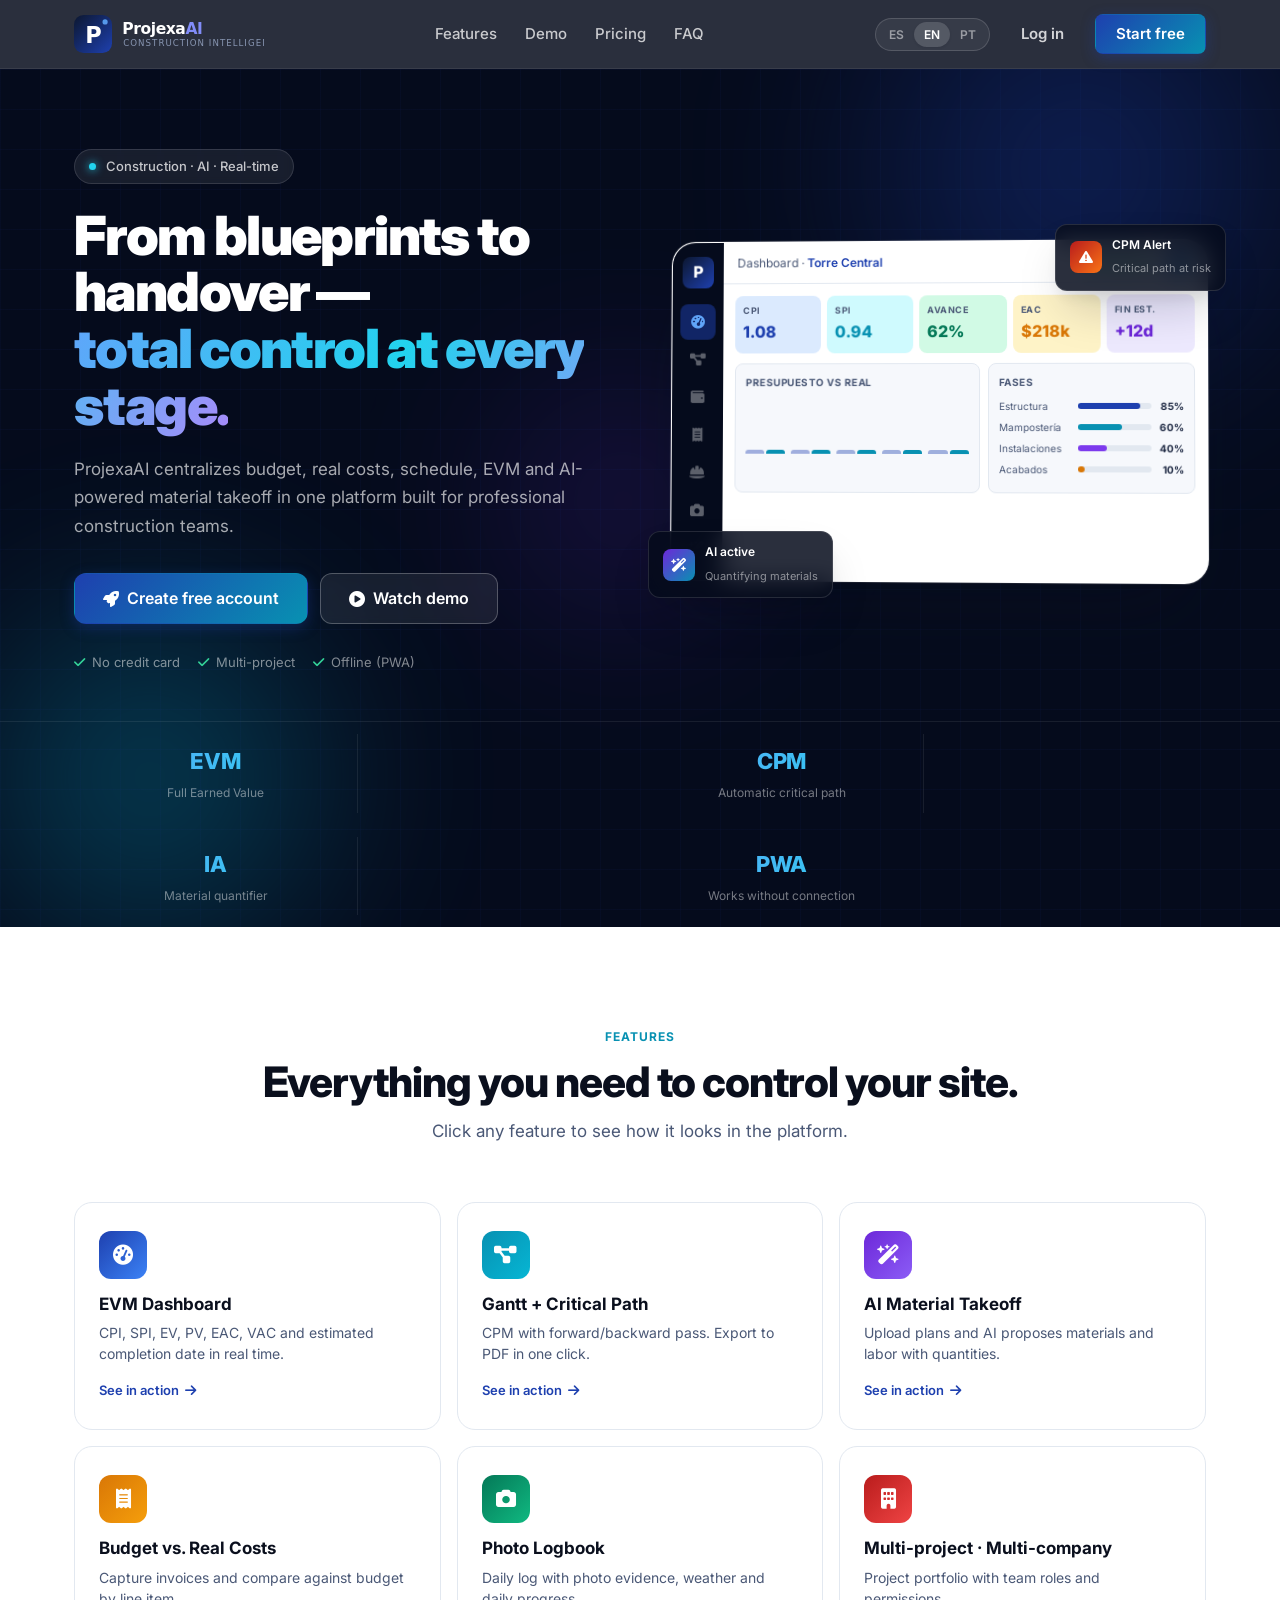
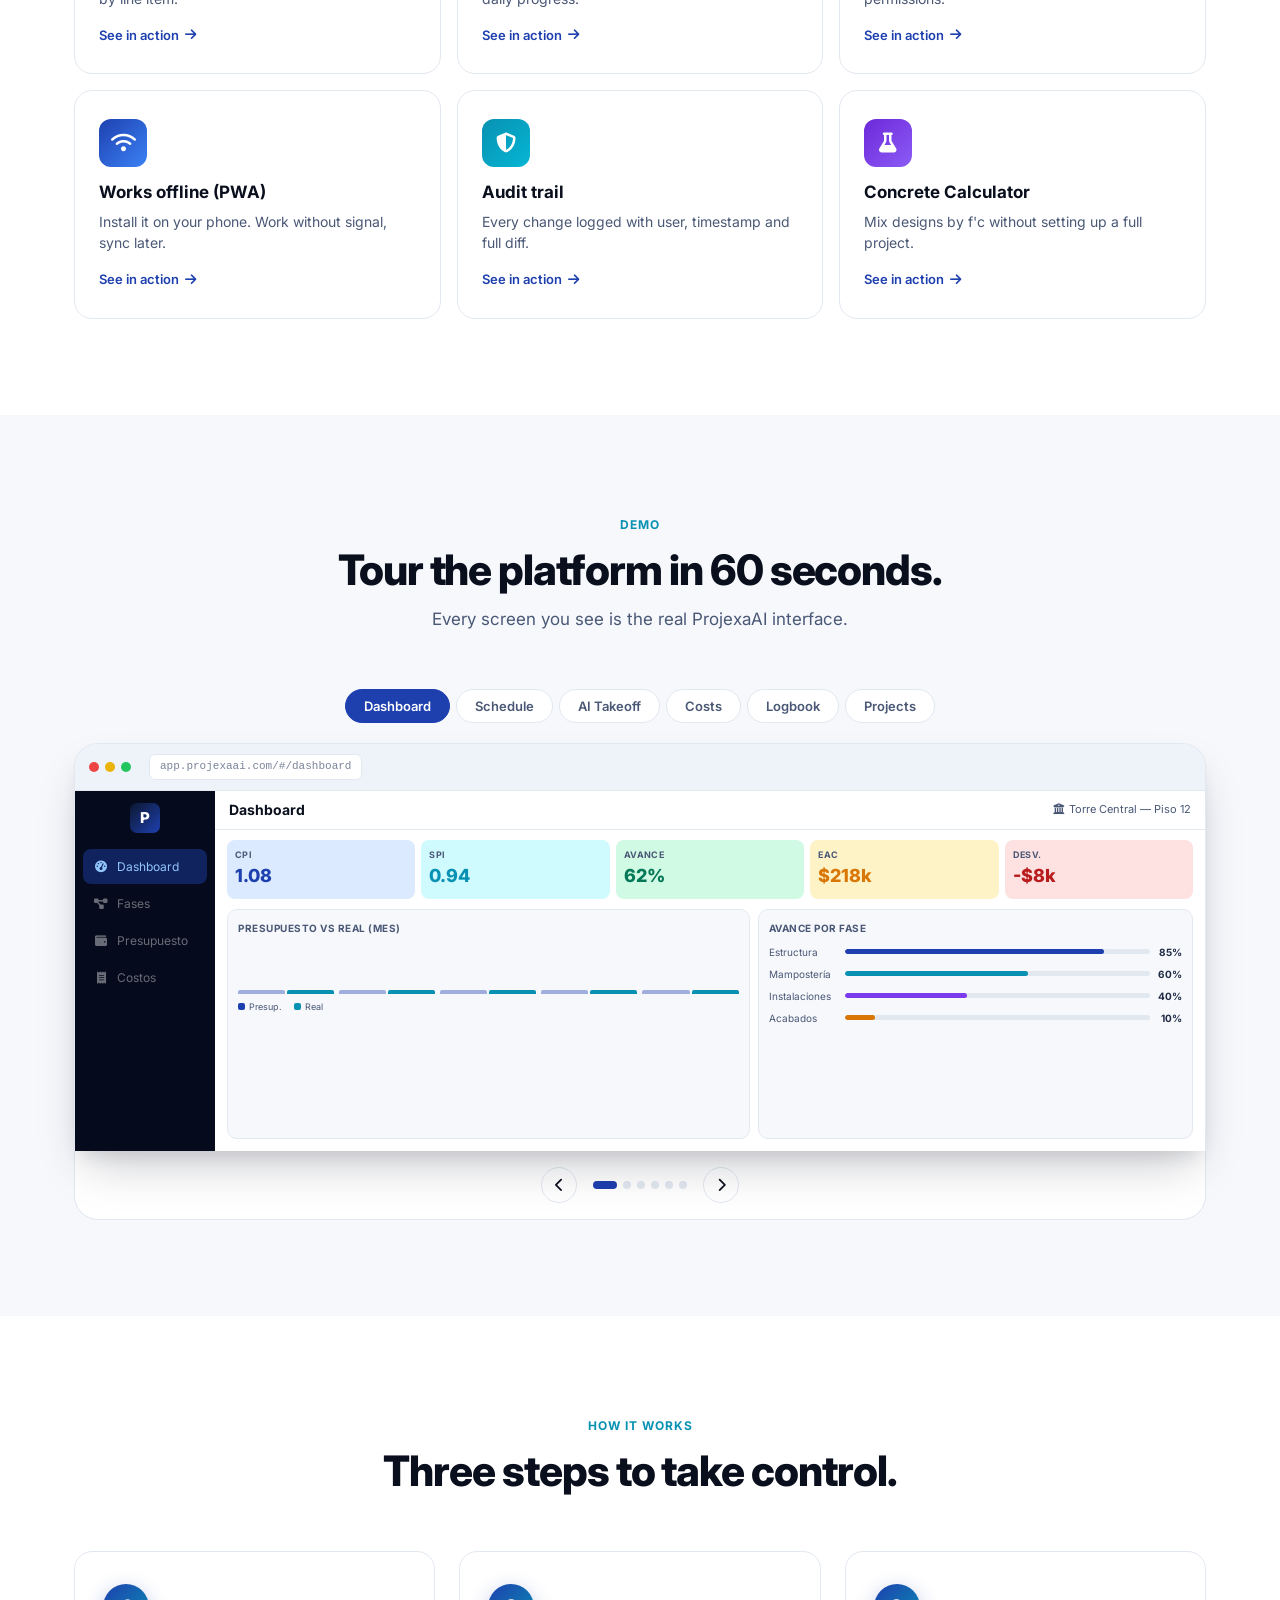
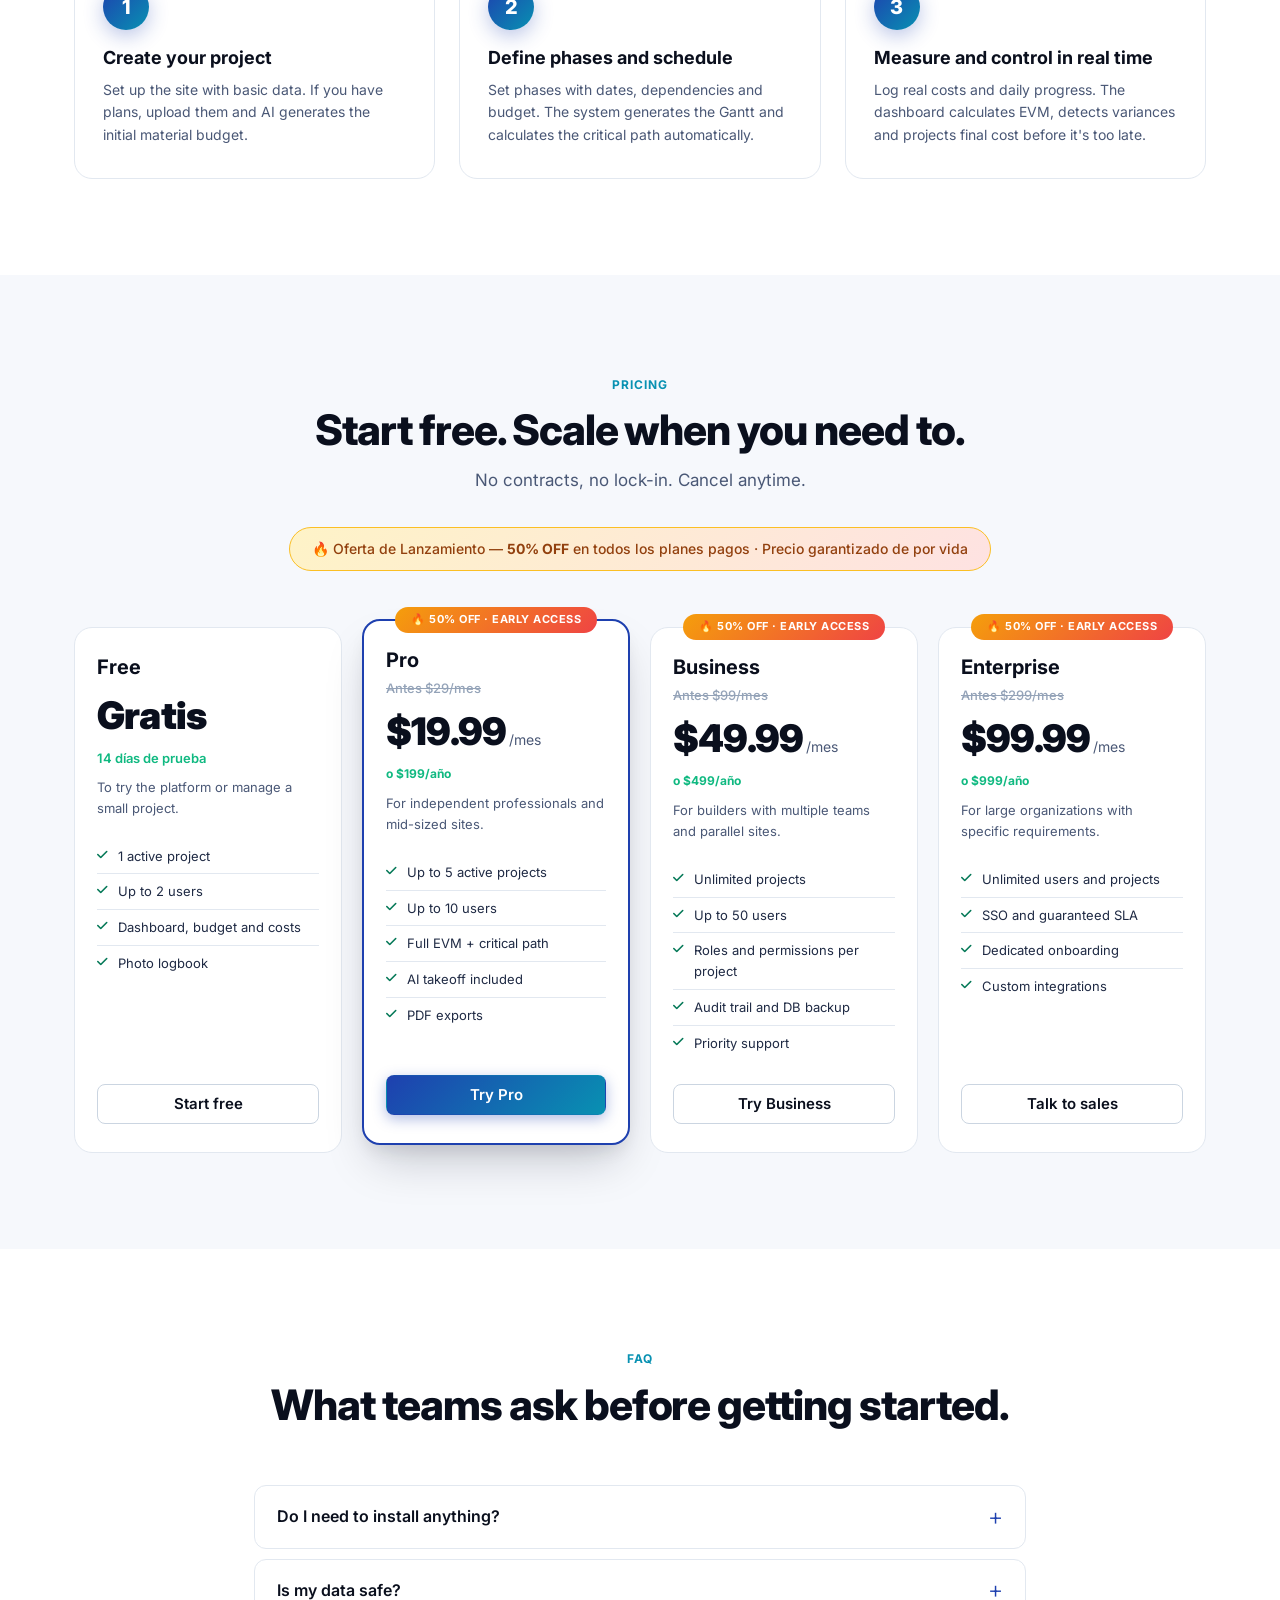
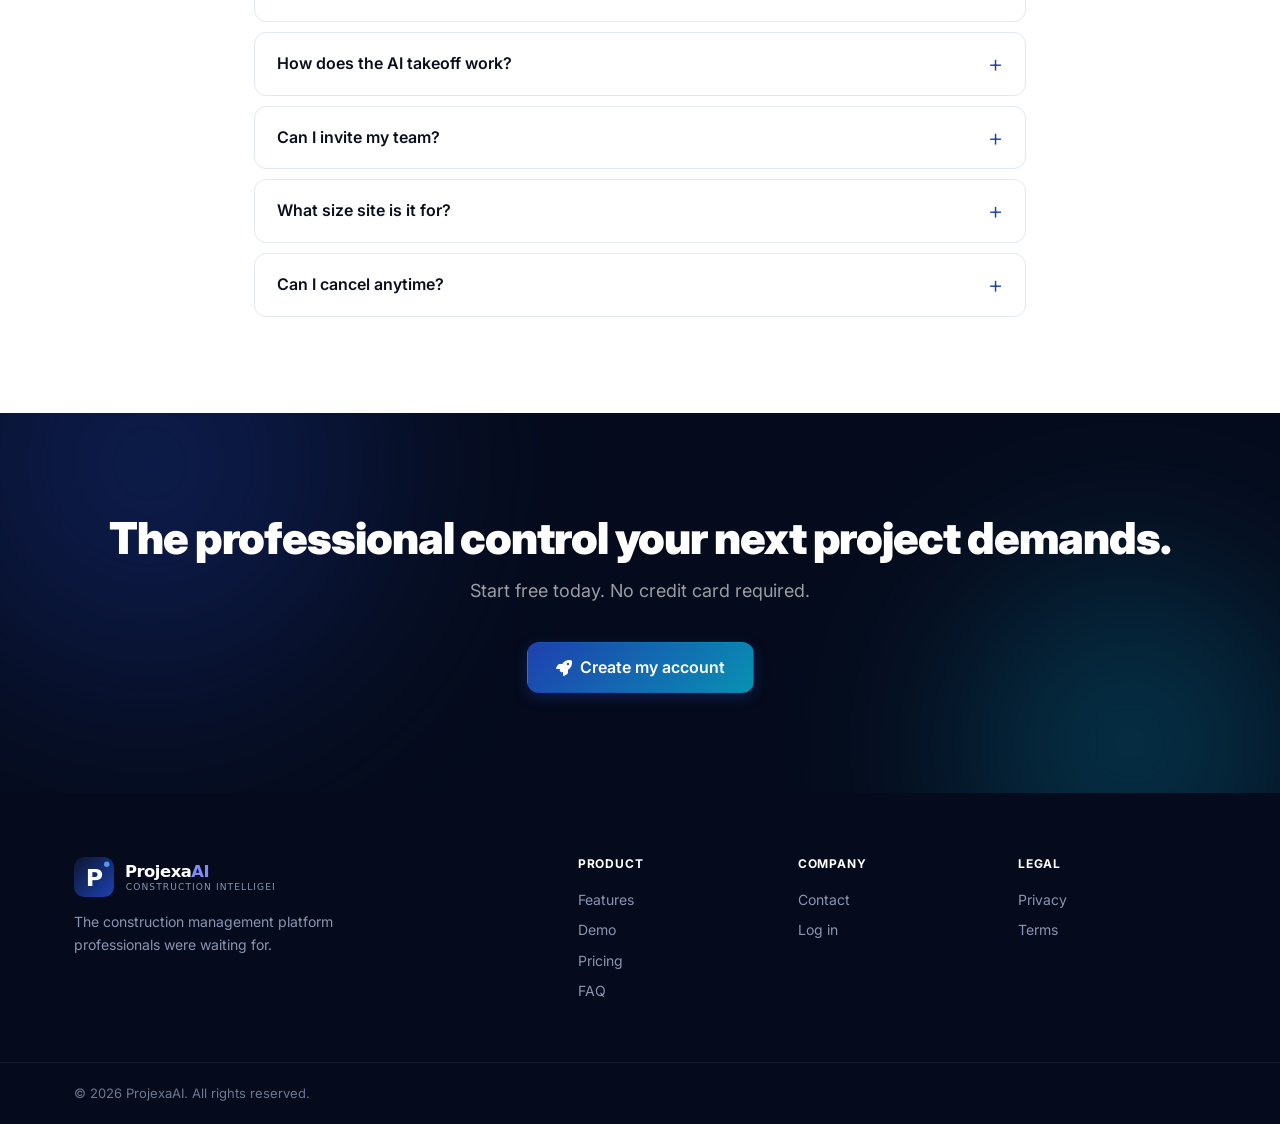
==== commit 020572ee: "feat: precios Early Access 50% OFF en sección de planes - Banner "Oferta de Lanzamiento" sobre la gr" ====
--- a/index.html
+++ b/index.html
@@ -39,8 +39,8 @@
         <button data-lang="en" class="lang-btn">EN</button>
         <button data-lang="pt" class="lang-btn">PT</button>
       </div>
-      <a href="https://laguna-property.onrender.com" class="btn btn-ghost" data-i18n="nav.login">Iniciar sesión</a>
-      <a href="https://laguna-property.onrender.com" class="btn btn-cta" data-i18n="nav.signup">Empezar gratis</a>
+      <a href="https://app.projexaai.com" class="btn btn-ghost" data-i18n="nav.login">Iniciar sesión</a>
+      <a href="https://app.projexaai.com" class="btn btn-cta" data-i18n="nav.signup">Empezar gratis</a>
       <button class="mobile-toggle" id="mobile-toggle"><i class="fa-solid fa-bars"></i></button>
     </div>
   </div>
@@ -69,7 +69,7 @@
         ProjexaAI centraliza presupuesto, costos reales, cronograma, EVM y cuantificación de materiales con IA en una sola plataforma diseñada para equipos de construcción profesionales.
       </p>
       <div class="hero-cta">
-        <a href="https://laguna-property.onrender.com" class="btn btn-cta btn-xl" data-i18n="hero.cta_primary">
+        <a href="https://app.projexaai.com" class="btn btn-cta btn-xl" data-i18n="hero.cta_primary">
           <i class="fa-solid fa-rocket"></i> Crear cuenta gratis
         </a>
         <a href="#tour" class="btn btn-outline-light btn-xl" data-i18n="hero.cta_tour">
@@ -597,13 +597,15 @@
       <span class="kicker" data-i18n="pricing.kicker">Planes</span>
       <h2 data-i18n="pricing.title">Empieza gratis. Escala cuando lo necesites.</h2>
       <p class="section-lead" data-i18n="pricing.lead">Sin contratos ni permanencia. Cancela cuando quieras.</p>
+      <div class="early-access-banner">🔥 Oferta de Lanzamiento — <strong>50% OFF</strong> en todos los planes pagos · Precio garantizado de por vida</div>
     </div>
     <div class="pricing-grid" data-reveal>
 
       <article class="plan">
         <header>
           <h3 data-i18n="pricing.p1_name">Free</h3>
-          <div class="price"><span class="price-amount">$0</span><span class="price-period" data-i18n="pricing.per_month">/mes</span></div>
+          <div class="price"><span class="price-amount">Gratis</span></div>
+          <div class="price-trial">14 días de prueba</div>
           <p class="plan-desc" data-i18n="pricing.p1_desc">Para probar la plataforma o gestionar un proyecto pequeño.</p>
         </header>
         <ul class="plan-feats">
@@ -612,14 +614,16 @@
           <li><i class="fa-solid fa-check"></i><span data-i18n="pricing.p1_f3">Dashboard, presupuesto y costos</span></li>
           <li><i class="fa-solid fa-check"></i><span data-i18n="pricing.p1_f4">Bitácora con fotos</span></li>
         </ul>
-        <a href="https://laguna-property.onrender.com" class="btn btn-outline btn-block" data-i18n="pricing.cta_free">Empezar gratis</a>
+        <a href="https://app.projexaai.com" class="btn btn-outline btn-block" data-i18n="pricing.cta_free">Empezar gratis</a>
       </article>
 
       <article class="plan plan-featured">
-        <div class="plan-badge" data-i18n="pricing.badge_popular">Más popular</div>
+        <div class="plan-badge plan-badge-promo">🔥 50% OFF · Early Access</div>
         <header>
           <h3 data-i18n="pricing.p2_name">Pro</h3>
-          <div class="price"><span class="price-amount">$29</span><span class="price-period" data-i18n="pricing.per_month">/mes</span></div>
+          <div class="price-original">Antes $29/mes</div>
+          <div class="price"><span class="price-amount">$19.99</span><span class="price-period">/mes</span></div>
+          <div class="price-annual">o $199/año</div>
           <p class="plan-desc" data-i18n="pricing.p2_desc">Para profesionales independientes y obras medianas.</p>
         </header>
         <ul class="plan-feats">
@@ -629,29 +633,35 @@
           <li><i class="fa-solid fa-check"></i><span data-i18n="pricing.p2_f4">Cuantificador IA incluido</span></li>
           <li><i class="fa-solid fa-check"></i><span data-i18n="pricing.p2_f5">Exportes PDF</span></li>
         </ul>
-        <a href="https://laguna-property.onrender.com" class="btn btn-cta btn-block" data-i18n="pricing.cta_pro">Probar Pro</a>
+        <a href="https://app.projexaai.com" class="btn btn-cta btn-block" data-i18n="pricing.cta_pro">Probar Pro</a>
       </article>
 
       <article class="plan">
+        <div class="plan-badge plan-badge-promo">🔥 50% OFF · Early Access</div>
         <header>
           <h3 data-i18n="pricing.p3_name">Business</h3>
-          <div class="price"><span class="price-amount">$99</span><span class="price-period" data-i18n="pricing.per_month">/mes</span></div>
+          <div class="price-original">Antes $99/mes</div>
+          <div class="price"><span class="price-amount">$49.99</span><span class="price-period">/mes</span></div>
+          <div class="price-annual">o $499/año</div>
           <p class="plan-desc" data-i18n="pricing.p3_desc">Para constructoras con múltiples equipos y obras en paralelo.</p>
         </header>
         <ul class="plan-feats">
-          <li><i class="fa-solid fa-check"></i><span data-i18n="pricing.p3_f1">Proyectos ilimitados</span></li>
+          <li><i class="fa-solid fa-check"></i><span data-i18n="pricing.p3_f1">Hasta 20 proyectos activos</span></li>
           <li><i class="fa-solid fa-check"></i><span data-i18n="pricing.p3_f2">Hasta 50 usuarios</span></li>
           <li><i class="fa-solid fa-check"></i><span data-i18n="pricing.p3_f3">Roles y permisos por proyecto</span></li>
           <li><i class="fa-solid fa-check"></i><span data-i18n="pricing.p3_f4">Audit trail y backup DB</span></li>
           <li><i class="fa-solid fa-check"></i><span data-i18n="pricing.p3_f5">Soporte prioritario</span></li>
         </ul>
-        <a href="https://laguna-property.onrender.com" class="btn btn-outline btn-block" data-i18n="pricing.cta_business">Probar Business</a>
+        <a href="https://app.projexaai.com" class="btn btn-outline btn-block" data-i18n="pricing.cta_business">Probar Business</a>
       </article>
 
       <article class="plan">
+        <div class="plan-badge plan-badge-promo">🔥 50% OFF · Early Access</div>
         <header>
           <h3 data-i18n="pricing.p4_name">Enterprise</h3>
-          <div class="price"><span class="price-amount" data-i18n="pricing.custom">A medida</span></div>
+          <div class="price-original">Antes $299/mes</div>
+          <div class="price"><span class="price-amount">$99.99</span><span class="price-period">/mes</span></div>
+          <div class="price-annual">o $999/año</div>
           <p class="plan-desc" data-i18n="pricing.p4_desc">Para grandes organizaciones con requisitos específicos.</p>
         </header>
         <ul class="plan-feats">
@@ -691,7 +701,7 @@
   <div class="container" style="position:relative;z-index:2;text-align:center">
     <h2 data-i18n="cta.title">El control profesional que tu próxima obra exige.</h2>
     <p data-i18n="cta.lead">Empieza gratis hoy. Sin tarjeta de crédito.</p>
-    <a href="https://laguna-property.onrender.com" class="btn btn-cta btn-xl" data-i18n="cta.button">
+    <a href="https://app.projexaai.com" class="btn btn-cta btn-xl" data-i18n="cta.button">
       <i class="fa-solid fa-rocket"></i> Crear mi cuenta
     </a>
   </div>
@@ -717,7 +727,7 @@
       <div class="footer-col">
         <h4 data-i18n="footer.company">Empresa</h4>
         <a href="mailto:piero.cimule@gmail.com" data-i18n="footer.contact">Contacto</a>
-        <a href="https://laguna-property.onrender.com" data-i18n="nav.login">Iniciar sesión</a>
+        <a href="https://app.projexaai.com" data-i18n="nav.login">Iniciar sesión</a>
       </div>
       <div class="footer-col">
         <h4 data-i18n="footer.legal">Legal</h4>
--- a/css/styles.css
+++ b/css/styles.css
@@ -507,11 +507,16 @@
 .plan { background: #fff; border: 1.5px solid var(--border); border-radius: var(--radius-lg); padding: 28px 22px; display: flex; flex-direction: column; position: relative; }
 .plan-featured { border: 2px solid var(--primary); box-shadow: var(--shadow-lg); transform: translateY(-8px); }
 .plan-badge { position: absolute; top: -14px; left: 50%; transform: translateX(-50%); background: linear-gradient(135deg, var(--primary), var(--accent)); color: #fff; padding: 4px 16px; border-radius: 999px; font-size: 11px; font-weight: 700; letter-spacing: .5px; text-transform: uppercase; white-space: nowrap; }
-.plan h3 { font-size: 20px; margin-bottom: 8px; }
-.price { display: flex; align-items: baseline; gap: 3px; margin-bottom: 8px; }
+.plan-badge-promo { background: linear-gradient(135deg, #f59e0b, #ef4444); }
+.plan h3 { font-size: 20px; margin-bottom: 6px; }
+.price { display: flex; align-items: baseline; gap: 3px; margin-bottom: 2px; }
 .price-amount { font-size: 38px; font-weight: 900; letter-spacing: -.02em; }
 .price-period { font-size: 14px; color: var(--text-muted); }
+.price-original { font-size: 13px; color: #94a3b8; text-decoration: line-through; margin-bottom: 2px; font-weight: 500; }
+.price-annual { font-size: 12px; color: #10b981; font-weight: 700; margin-bottom: 10px; }
+.price-trial { font-size: 13px; color: #10b981; font-weight: 600; margin-bottom: 8px; }
 .plan-desc { font-size: 13px; color: var(--text-muted); margin-bottom: 20px; }
+.early-access-banner { display: inline-block; margin-top: 16px; background: linear-gradient(135deg, #fef3c7, #fee2e2); border: 1.5px solid #fbbf24; color: #92400e; padding: 10px 22px; border-radius: 999px; font-size: 14px; font-weight: 500; }
 .plan-feats { list-style: none; padding: 0; margin: 0 0 24px; flex: 1; }
 .plan-feats li { display: flex; align-items: flex-start; gap: 10px; font-size: 13px; padding: 7px 0; color: var(--text-2); border-bottom: 1px solid var(--border); }
 .plan-feats li:last-child { border-bottom: none; }
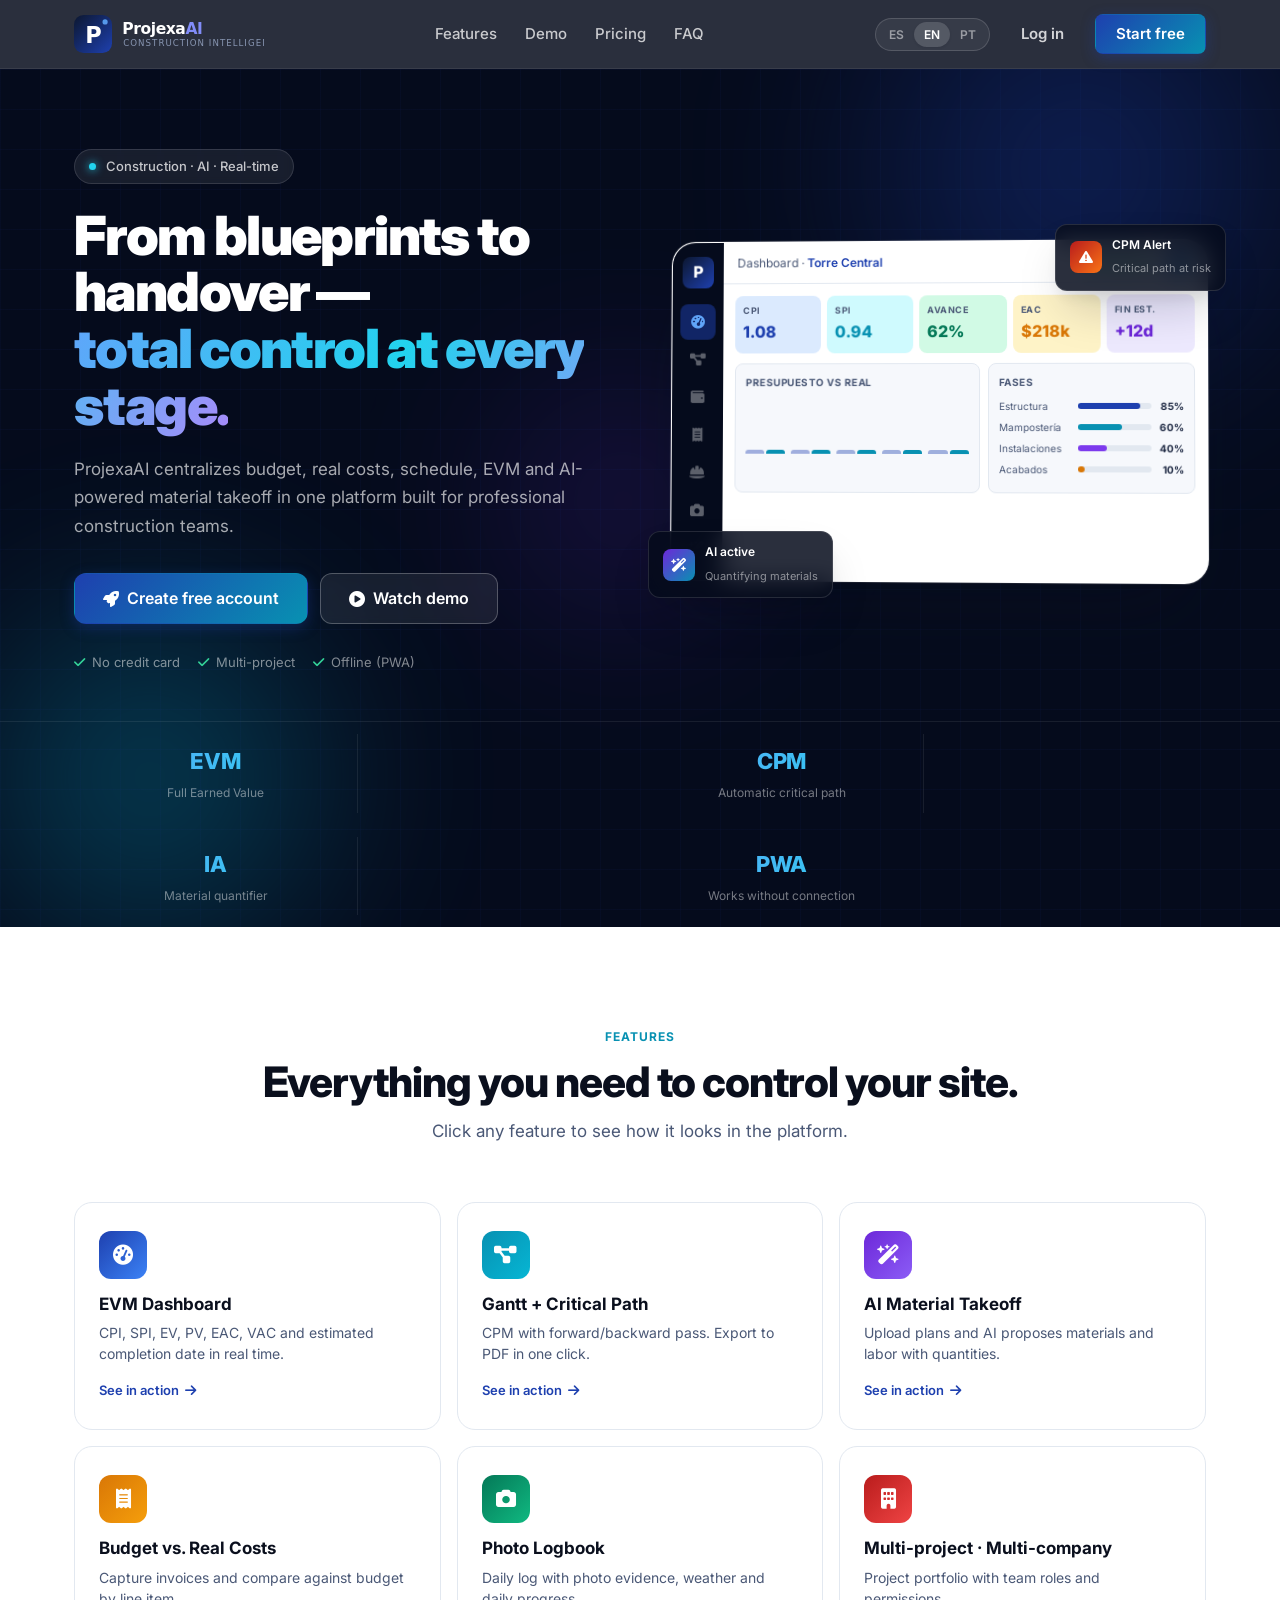
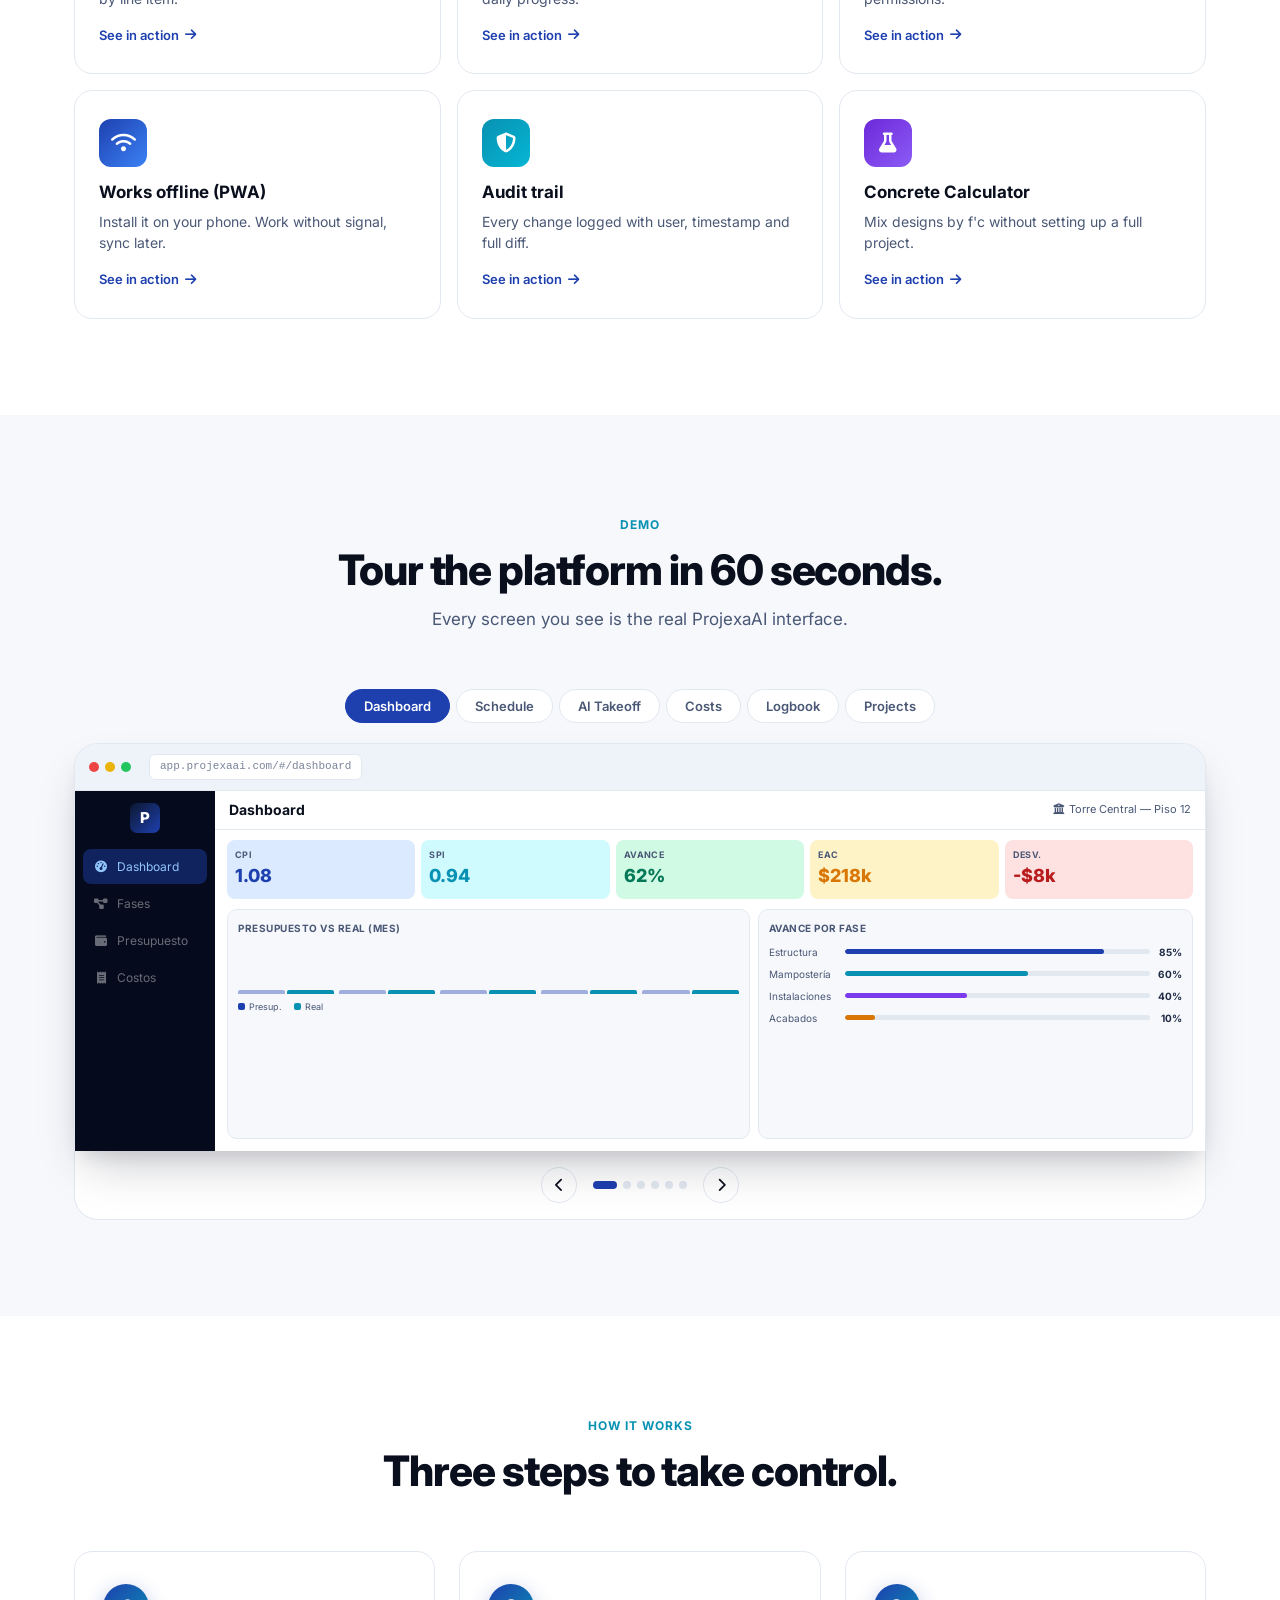
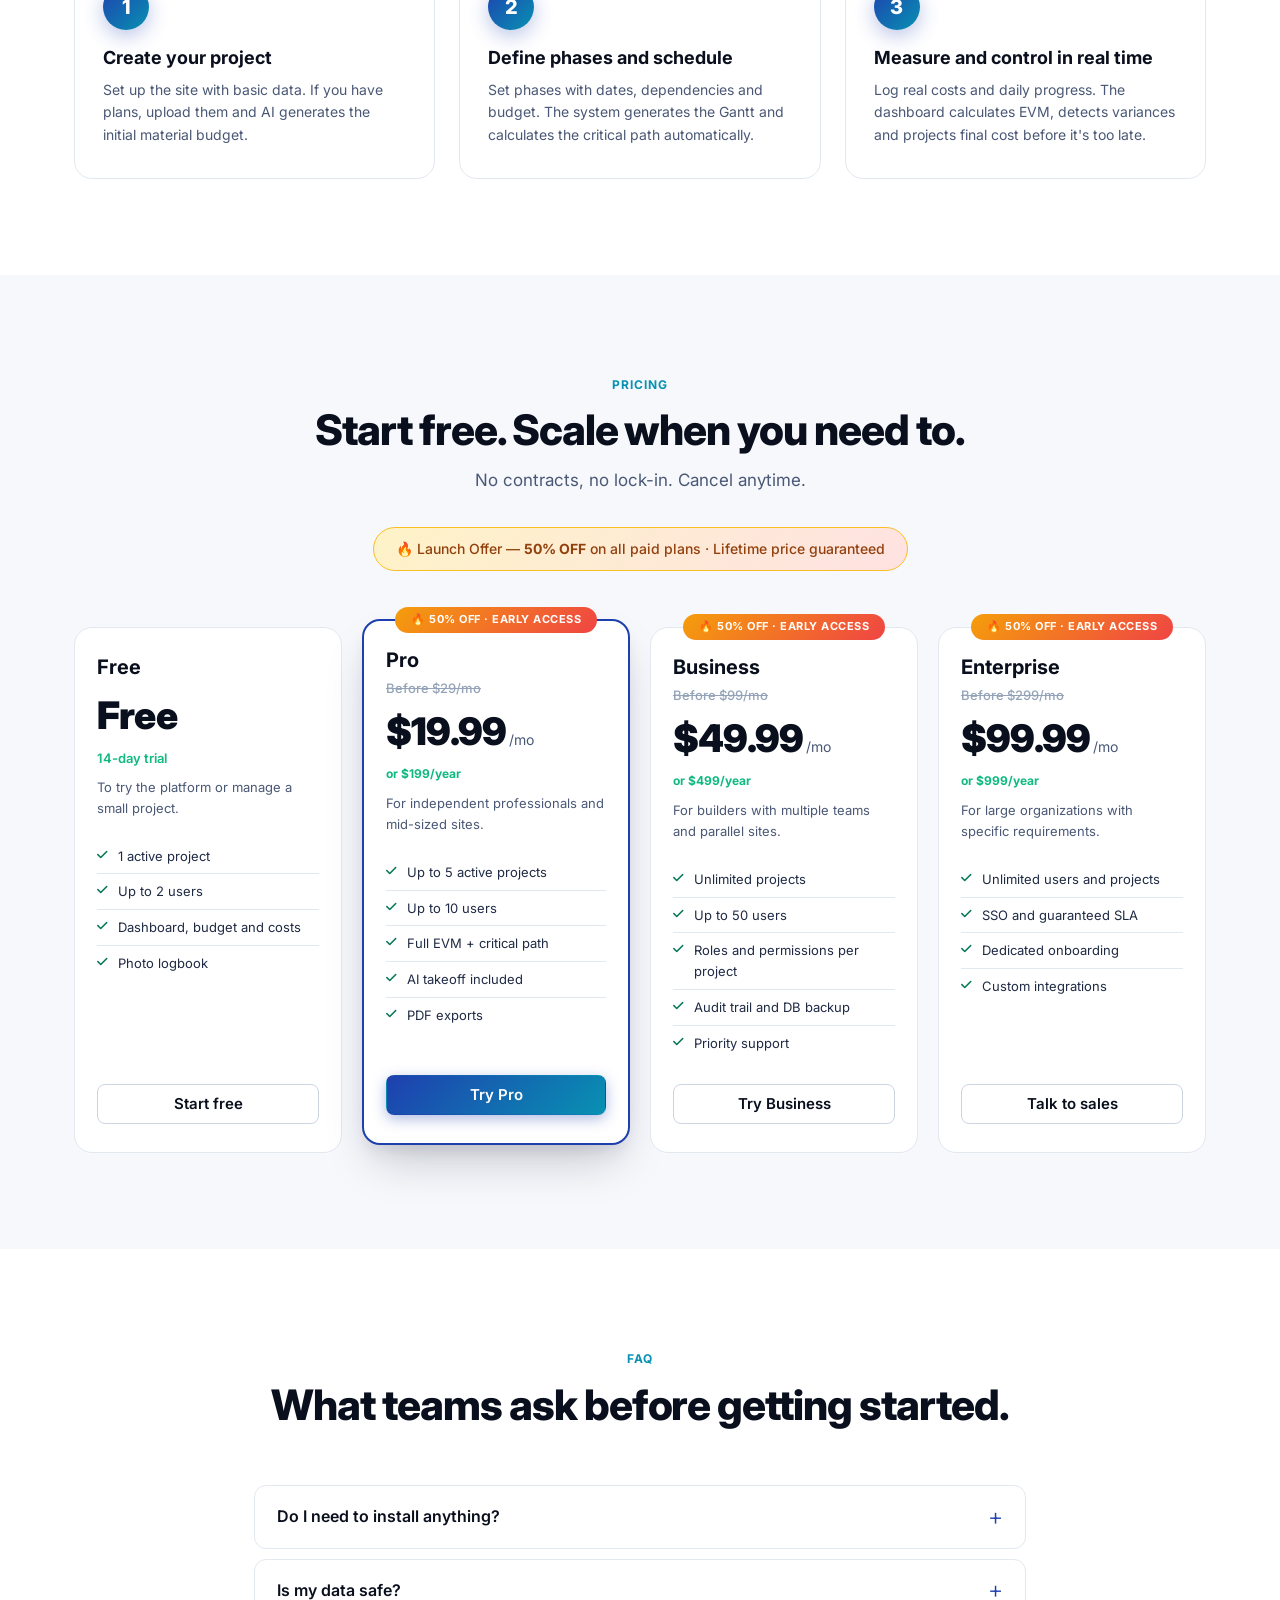
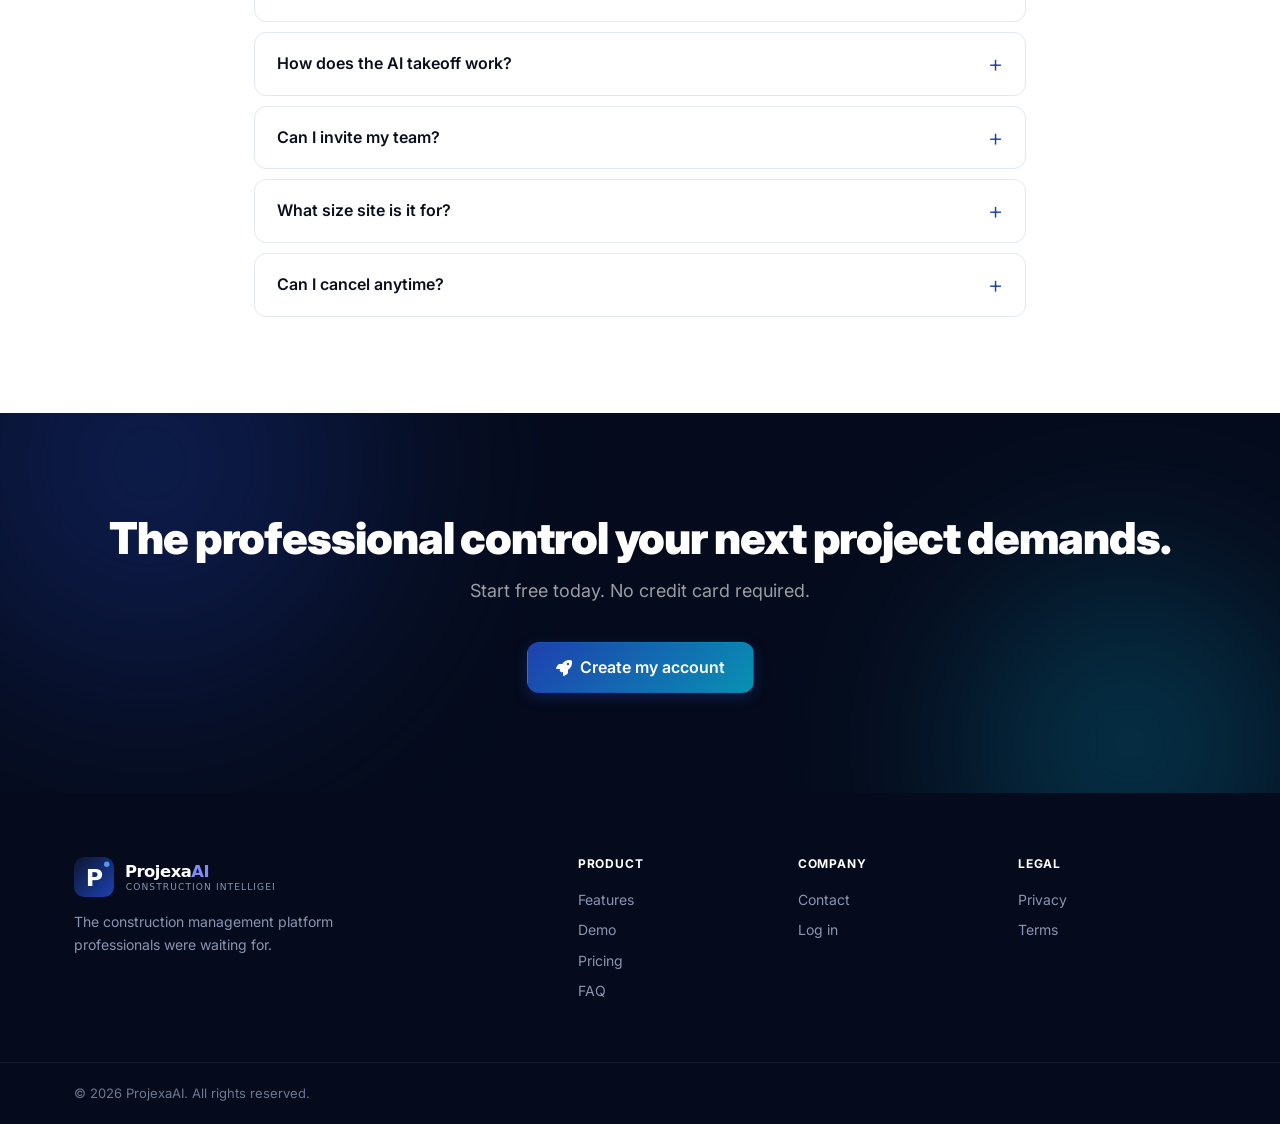
==== commit fa011b7a: "i18n: agregar traducciones para banner y precios de lanzamiento El banner early-access y los badges/" ====
--- a/index.html
+++ b/index.html
@@ -597,15 +597,15 @@
       <span class="kicker" data-i18n="pricing.kicker">Planes</span>
       <h2 data-i18n="pricing.title">Empieza gratis. Escala cuando lo necesites.</h2>
       <p class="section-lead" data-i18n="pricing.lead">Sin contratos ni permanencia. Cancela cuando quieras.</p>
-      <div class="early-access-banner">🔥 Oferta de Lanzamiento — <strong>50% OFF</strong> en todos los planes pagos · Precio garantizado de por vida</div>
+      <div class="early-access-banner" data-i18n="pricing.banner">🔥 Oferta de Lanzamiento — <strong>50% OFF</strong> en todos los planes pagos · Precio garantizado de por vida</div>
     </div>
     <div class="pricing-grid" data-reveal>
 
       <article class="plan">
         <header>
           <h3 data-i18n="pricing.p1_name">Free</h3>
-          <div class="price"><span class="price-amount">Gratis</span></div>
-          <div class="price-trial">14 días de prueba</div>
+          <div class="price"><span class="price-amount" data-i18n="pricing.p1_price">Gratis</span></div>
+          <div class="price-trial" data-i18n="pricing.p1_trial">14 días de prueba</div>
           <p class="plan-desc" data-i18n="pricing.p1_desc">Para probar la plataforma o gestionar un proyecto pequeño.</p>
         </header>
         <ul class="plan-feats">
@@ -618,12 +618,12 @@
       </article>
 
       <article class="plan plan-featured">
-        <div class="plan-badge plan-badge-promo">🔥 50% OFF · Early Access</div>
+        <div class="plan-badge plan-badge-promo" data-i18n="pricing.badge_early">🔥 50% OFF · Early Access</div>
         <header>
           <h3 data-i18n="pricing.p2_name">Pro</h3>
-          <div class="price-original">Antes $29/mes</div>
-          <div class="price"><span class="price-amount">$19.99</span><span class="price-period">/mes</span></div>
-          <div class="price-annual">o $199/año</div>
+          <div class="price-original" data-i18n="pricing.p2_original">Antes $29/mes</div>
+          <div class="price"><span class="price-amount">$19.99</span><span class="price-period" data-i18n="pricing.per_month">/mes</span></div>
+          <div class="price-annual" data-i18n="pricing.p2_annual">o $199/año</div>
           <p class="plan-desc" data-i18n="pricing.p2_desc">Para profesionales independientes y obras medianas.</p>
         </header>
         <ul class="plan-feats">
@@ -637,12 +637,12 @@
       </article>
 
       <article class="plan">
-        <div class="plan-badge plan-badge-promo">🔥 50% OFF · Early Access</div>
+        <div class="plan-badge plan-badge-promo" data-i18n="pricing.badge_early">🔥 50% OFF · Early Access</div>
         <header>
           <h3 data-i18n="pricing.p3_name">Business</h3>
-          <div class="price-original">Antes $99/mes</div>
-          <div class="price"><span class="price-amount">$49.99</span><span class="price-period">/mes</span></div>
-          <div class="price-annual">o $499/año</div>
+          <div class="price-original" data-i18n="pricing.p3_original">Antes $99/mes</div>
+          <div class="price"><span class="price-amount">$49.99</span><span class="price-period" data-i18n="pricing.per_month">/mes</span></div>
+          <div class="price-annual" data-i18n="pricing.p3_annual">o $499/año</div>
           <p class="plan-desc" data-i18n="pricing.p3_desc">Para constructoras con múltiples equipos y obras en paralelo.</p>
         </header>
         <ul class="plan-feats">
@@ -656,12 +656,12 @@
       </article>
 
       <article class="plan">
-        <div class="plan-badge plan-badge-promo">🔥 50% OFF · Early Access</div>
+        <div class="plan-badge plan-badge-promo" data-i18n="pricing.badge_early">🔥 50% OFF · Early Access</div>
         <header>
           <h3 data-i18n="pricing.p4_name">Enterprise</h3>
-          <div class="price-original">Antes $299/mes</div>
-          <div class="price"><span class="price-amount">$99.99</span><span class="price-period">/mes</span></div>
-          <div class="price-annual">o $999/año</div>
+          <div class="price-original" data-i18n="pricing.p4_original">Antes $299/mes</div>
+          <div class="price"><span class="price-amount">$99.99</span><span class="price-period" data-i18n="pricing.per_month">/mes</span></div>
+          <div class="price-annual" data-i18n="pricing.p4_annual">o $999/año</div>
           <p class="plan-desc" data-i18n="pricing.p4_desc">Para grandes organizaciones con requisitos específicos.</p>
         </header>
         <ul class="plan-feats">
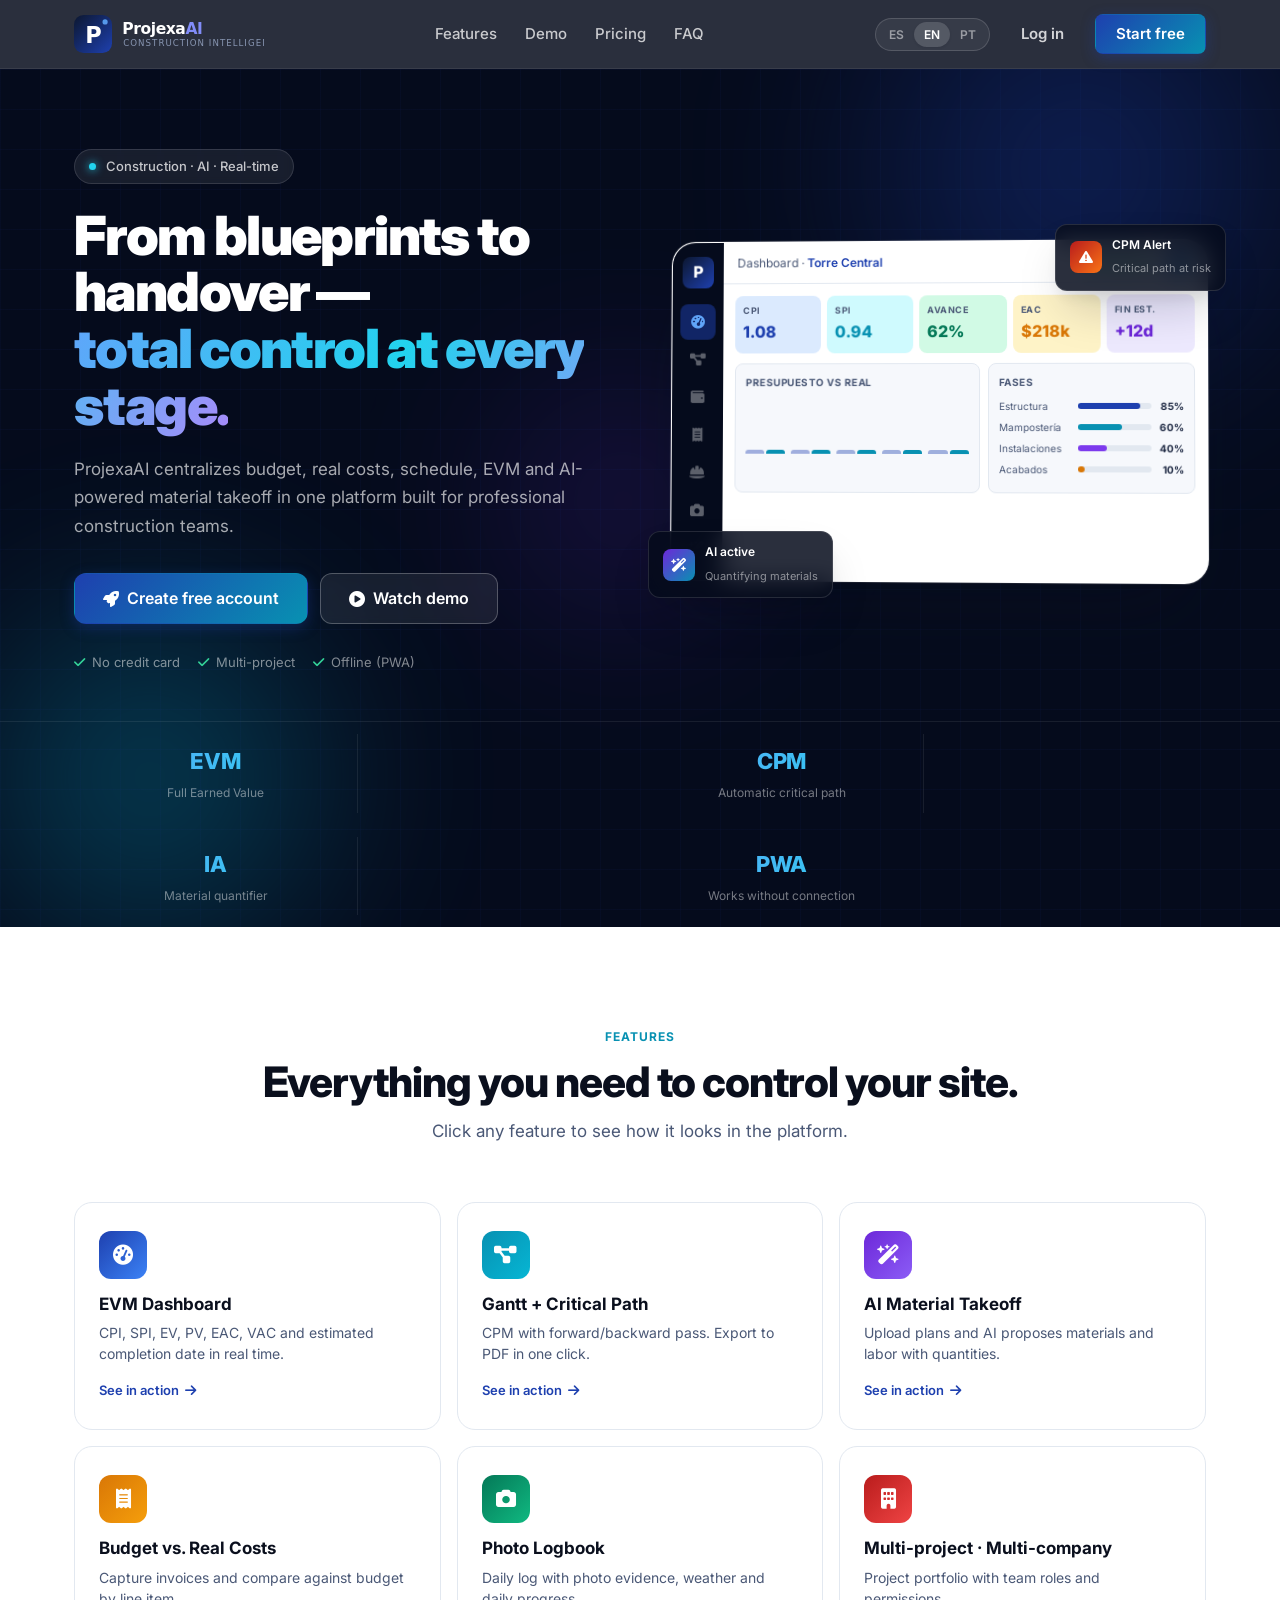
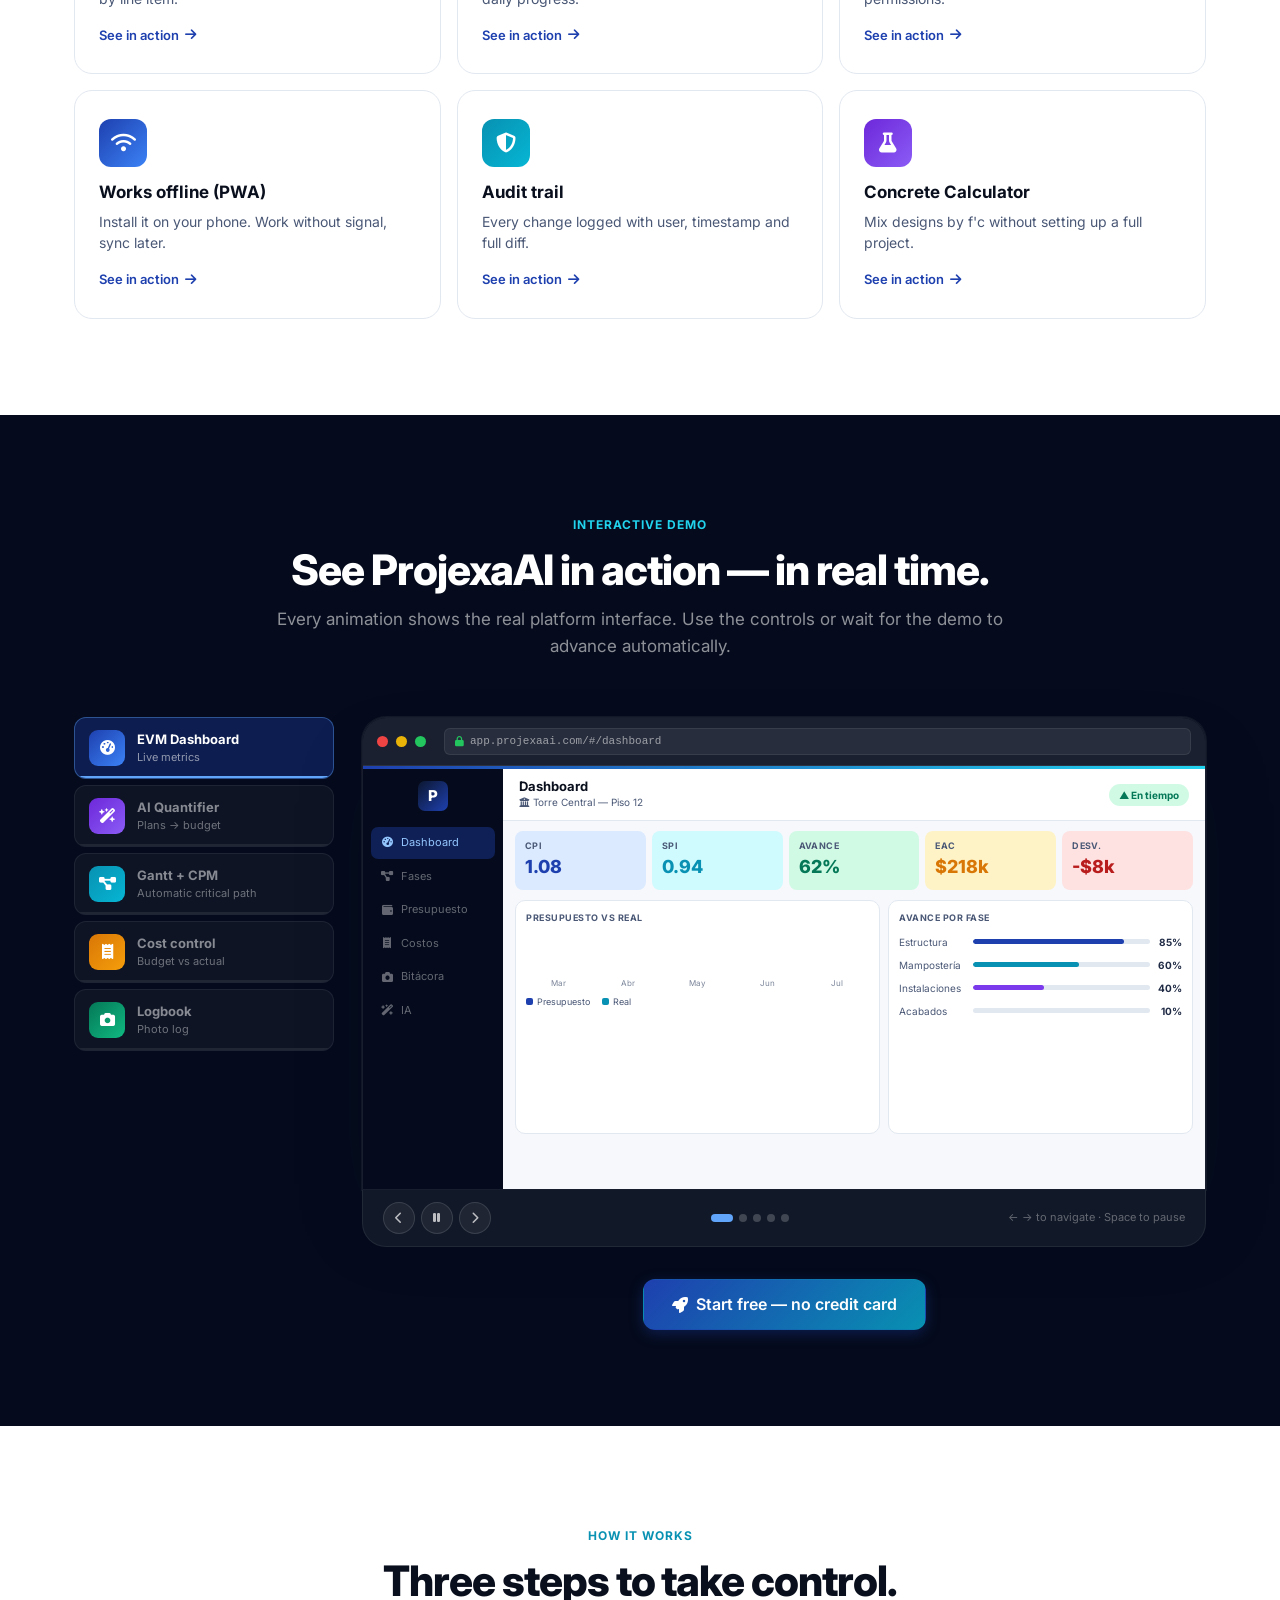
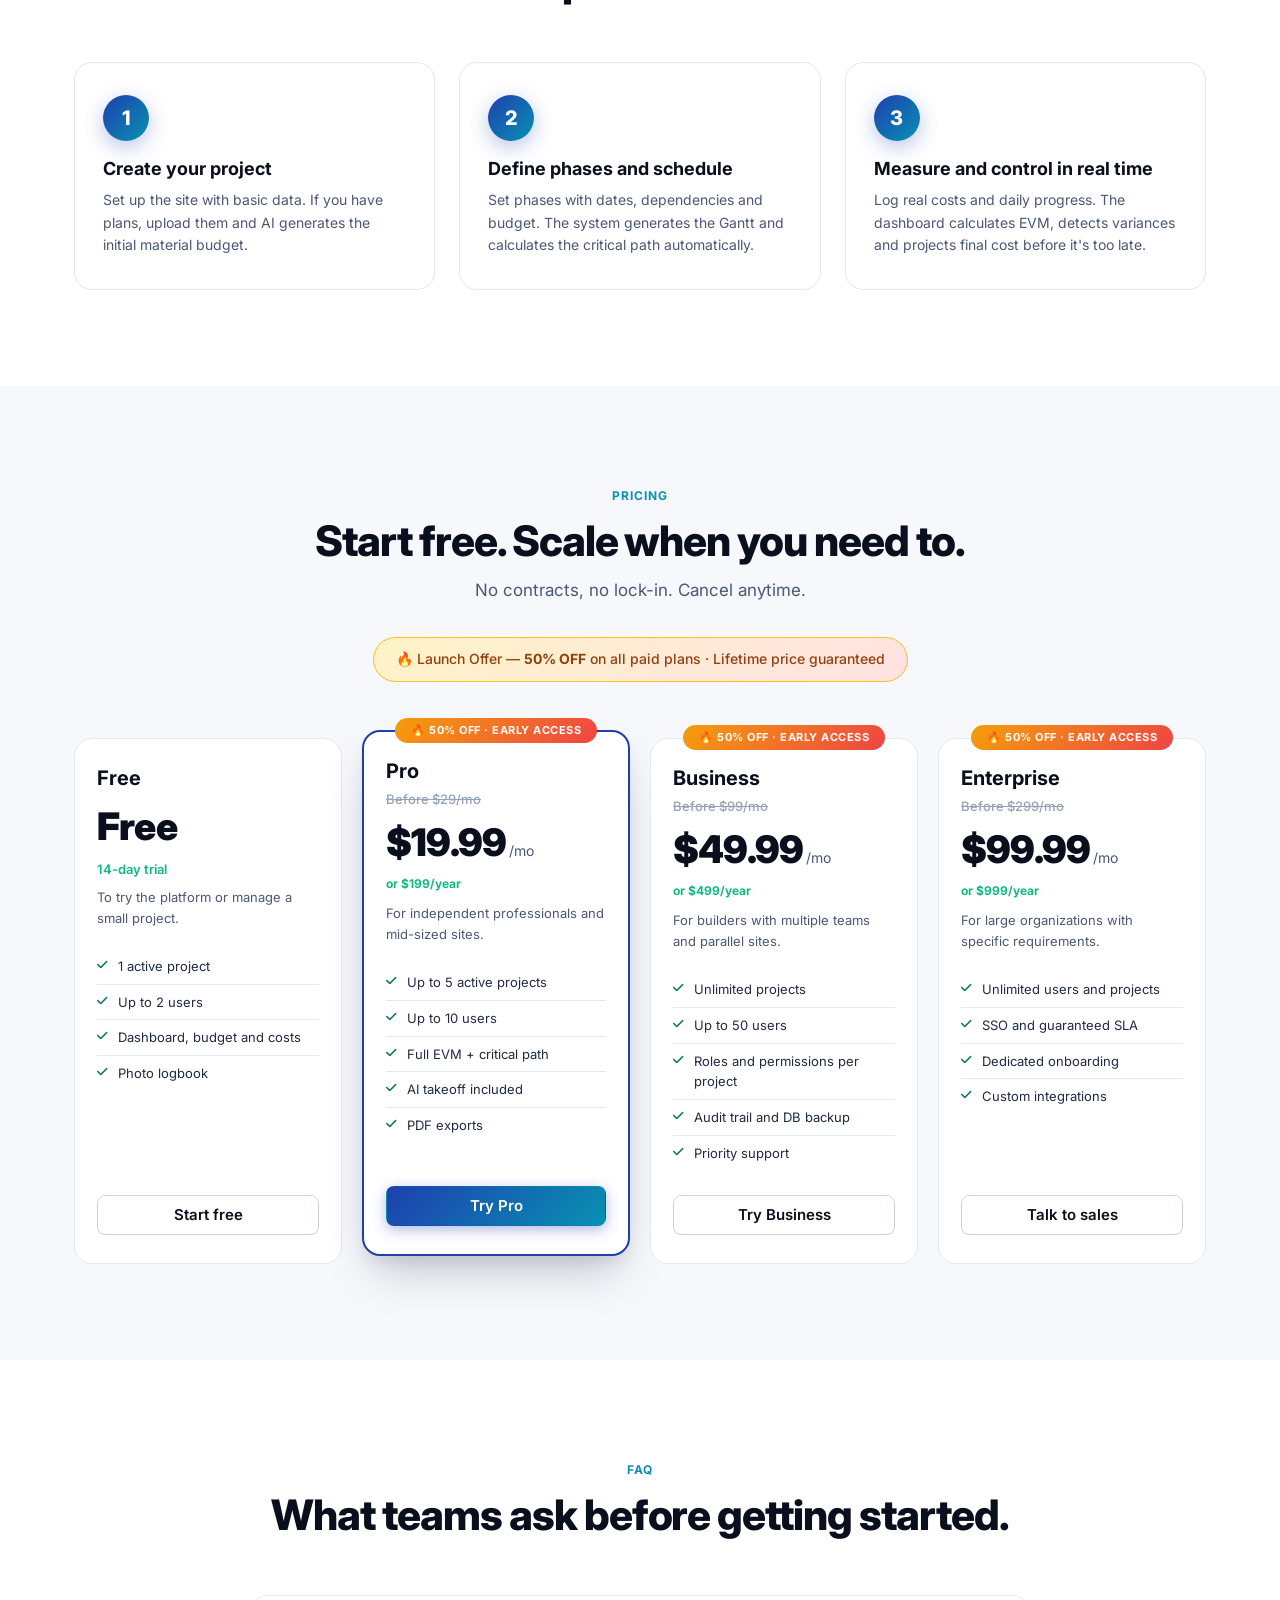
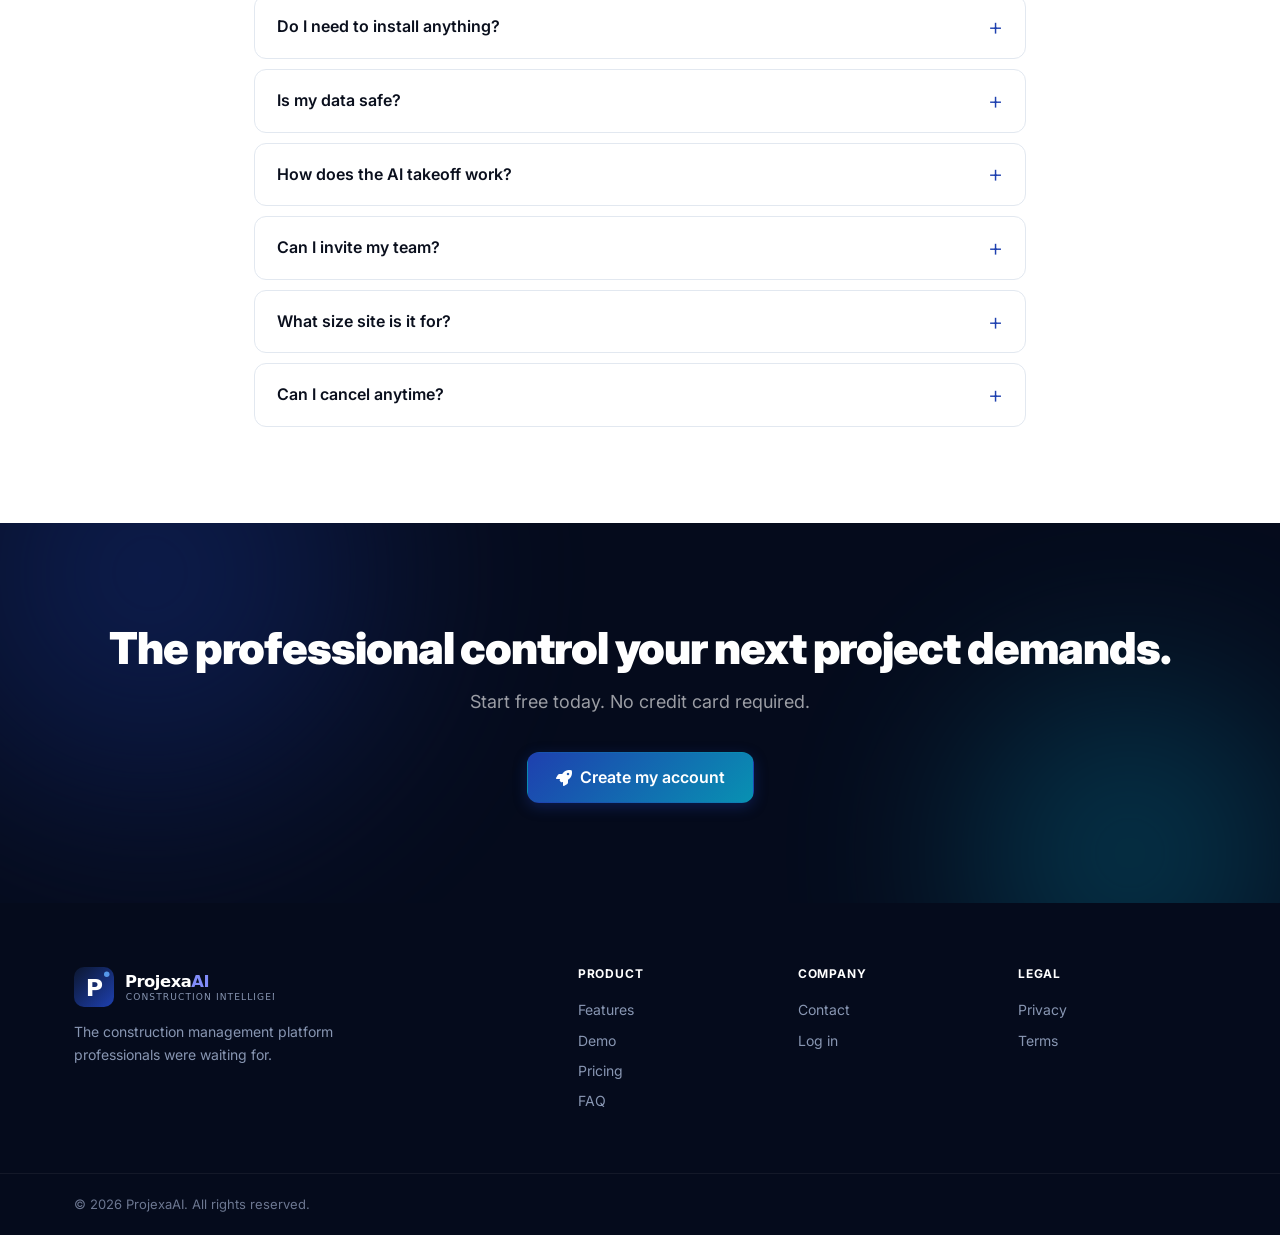
==== commit f530727d: "feat: interactive animated demo section Replace static tour slides with a full animated demo engine " ====
--- a/index.html
+++ b/index.html
@@ -10,8 +10,14 @@
   <meta property="og:description" content="De los planos a la entrega — control total sobre presupuesto, costos, cronograma, EVM y ruta crítica." />
   <meta property="og:type" content="website" />
   <meta property="og:url" content="https://projexaai.com" />
+  <meta property="og:image" content="https://projexaai.com/img/social-preview.png" />
+  <meta property="og:image:width" content="1200" />
+  <meta property="og:image:height" content="630" />
+  <meta name="twitter:card" content="summary_large_image" />
+  <meta name="twitter:image" content="https://projexaai.com/img/social-preview.png" />
 
   <link rel="icon" type="image/svg+xml" href="/img/favicon.svg" />
+  <link rel="manifest" href="/manifest.json" />
   <link rel="preconnect" href="https://fonts.googleapis.com" />
   <link rel="preconnect" href="https://fonts.gstatic.com" crossorigin />
   <link href="https://fonts.googleapis.com/css2?family=Inter:wght@400;500;600;700;800;900&display=swap" rel="stylesheet" />
@@ -243,323 +249,122 @@
   </div>
 </section>
 
-<!-- ── TOUR ────────────────────────────────────────────────────── -->
-<section id="tour" class="section tour-section">
+<!-- ── INTERACTIVE DEMO ─────────────────────────────────────────── -->
+<section id="tour" class="section demo-section">
   <div class="container">
     <div class="section-head" data-reveal>
-      <span class="kicker" data-i18n="tour.kicker">Demo</span>
-      <h2 data-i18n="tour.title">Recorre la plataforma en 60 segundos.</h2>
-      <p class="section-lead" data-i18n="tour.lead">Cada pantalla que ves es la interfaz real de ProjexaAI.</p>
-    </div>
-    <div class="tour-wrap" data-reveal>
-      <div class="tour-nav">
-        <button class="tour-tab active" data-slide="0" data-i18n="tour.tab0">Dashboard</button>
-        <button class="tour-tab" data-slide="1" data-i18n="tour.tab1">Cronograma</button>
-        <button class="tour-tab" data-slide="2" data-i18n="tour.tab2">IA Cuantificador</button>
-        <button class="tour-tab" data-slide="3" data-i18n="tour.tab3">Costos</button>
-        <button class="tour-tab" data-slide="4" data-i18n="tour.tab4">Bitácora</button>
-        <button class="tour-tab" data-slide="5" data-i18n="tour.tab5">Proyectos</button>
-      </div>
-      <div class="tour-stage">
-        <div class="tour-slides" id="tourSlides">
-
-          <!-- Slide 0: Dashboard -->
-          <div class="tour-slide active">
-            <div class="ts-browser">
-              <div class="ts-bar"><span class="ts-dot r"></span><span class="ts-dot y"></span><span class="ts-dot g"></span><span class="ts-url">app.projexaai.com/#/dashboard</span></div>
-              <div class="ts-screen">
-                <div class="ts-sidebar">
-                  <div class="ts-logo">P</div>
-                  <div class="ts-navg active"><i class="fa-solid fa-gauge-high"></i><span>Dashboard</span></div>
-                  <div class="ts-navg"><i class="fa-solid fa-diagram-project"></i><span>Fases</span></div>
-                  <div class="ts-navg"><i class="fa-solid fa-wallet"></i><span>Presupuesto</span></div>
-                  <div class="ts-navg"><i class="fa-solid fa-receipt"></i><span>Costos</span></div>
-                </div>
-                <div class="ts-main">
-                  <div class="ts-toprow">
-                    <h4>Dashboard</h4>
-                    <div class="ts-proj-badge"><i class="fa-solid fa-building-columns"></i> Torre Central — Piso 12</div>
-                  </div>
-                  <div class="ts-evm-row">
-                    <div class="ts-kpi k-blue"><div class="k-lbl">CPI</div><div class="k-val">1.08</div></div>
-                    <div class="ts-kpi k-teal"><div class="k-lbl">SPI</div><div class="k-val">0.94</div></div>
-                    <div class="ts-kpi k-green"><div class="k-lbl">Avance</div><div class="k-val">62%</div></div>
-                    <div class="ts-kpi k-amber"><div class="k-lbl">EAC</div><div class="k-val">$218k</div></div>
-                    <div class="ts-kpi k-red"><div class="k-lbl">Desv.</div><div class="k-val">-$8k</div></div>
-                  </div>
-                  <div class="ts-two-col">
-                    <div class="ts-card">
-                      <div class="ts-card-title">Presupuesto vs Real (mes)</div>
-                      <div class="ts-minibars">
-                        <div><div class="mb b-budget" style="height:70%"></div><div class="mb b-real" style="height:55%"></div></div>
-                        <div><div class="mb b-budget" style="height:80%"></div><div class="mb b-real" style="height:72%"></div></div>
-                        <div><div class="mb b-budget" style="height:60%"></div><div class="mb b-real" style="height:63%"></div></div>
-                        <div><div class="mb b-budget" style="height:90%"></div><div class="mb b-real" style="height:82%"></div></div>
-                        <div><div class="mb b-budget" style="height:75%"></div><div class="mb b-real" style="height:76%"></div></div>
-                      </div>
-                      <div class="ts-legend"><span class="leg-dot" style="background:#1e40af"></span>Presup. <span class="leg-dot" style="background:#0891b2;margin-left:8px"></span>Real</div>
-                    </div>
-                    <div class="ts-card">
-                      <div class="ts-card-title">Avance por fase</div>
-                      <div class="ts-phase-list">
-                        <div class="ts-phase"><span>Estructura</span><div class="ts-pbar"><div style="width:85%;background:#1e40af"></div></div><span>85%</span></div>
-                        <div class="ts-phase"><span>Mampostería</span><div class="ts-pbar"><div style="width:60%;background:#0891b2"></div></div><span>60%</span></div>
-                        <div class="ts-phase"><span>Instalaciones</span><div class="ts-pbar"><div style="width:40%;background:#7c3aed"></div></div><span>40%</span></div>
-                        <div class="ts-phase"><span>Acabados</span><div class="ts-pbar"><div style="width:10%;background:#d97706"></div></div><span>10%</span></div>
-                      </div>
-                    </div>
-                  </div>
-                </div>
-              </div>
+      <span class="kicker" data-i18n="tour.kicker">Demo interactivo</span>
+      <h2 data-i18n="tour.title_new">Ve ProjexaAI en acción — en tiempo real.</h2>
+      <p class="section-lead" data-i18n="tour.lead_new">Cada animación muestra la interfaz real de la plataforma. Usa los controles o espera y el demo avanza solo.</p>
+    </div>
+
+    <div class="idemo-wrap" data-reveal>
+
+      <!-- ── Left rail: scene buttons ────────────────────────────── -->
+      <div class="ids-rail">
+
+        <button class="ids-btn active" data-scene="0">
+          <div class="ids-icon feat-blue"><i class="fa-solid fa-gauge-high"></i></div>
+          <div class="ids-txt">
+            <strong data-i18n="tour.s0_title">Dashboard EVM</strong>
+            <span data-i18n="tour.s0_sub">Métricas en vivo</span>
+          </div>
+          <div class="ids-prog-wrap"><div class="ids-prog-fill"></div></div>
+        </button>
+
+        <button class="ids-btn" data-scene="1">
+          <div class="ids-icon feat-purple"><i class="fa-solid fa-wand-magic-sparkles"></i></div>
+          <div class="ids-txt">
+            <strong data-i18n="tour.s1_title">IA Cuantificador</strong>
+            <span data-i18n="tour.s1_sub">Planos → presupuesto</span>
+          </div>
+          <div class="ids-prog-wrap"><div class="ids-prog-fill"></div></div>
+        </button>
+
+        <button class="ids-btn" data-scene="2">
+          <div class="ids-icon feat-teal"><i class="fa-solid fa-diagram-project"></i></div>
+          <div class="ids-txt">
+            <strong data-i18n="tour.s2_title">Gantt + CPM</strong>
+            <span data-i18n="tour.s2_sub">Ruta crítica automática</span>
+          </div>
+          <div class="ids-prog-wrap"><div class="ids-prog-fill"></div></div>
+        </button>
+
+        <button class="ids-btn" data-scene="3">
+          <div class="ids-icon feat-amber"><i class="fa-solid fa-receipt"></i></div>
+          <div class="ids-txt">
+            <strong data-i18n="tour.s3_title">Control de costos</strong>
+            <span data-i18n="tour.s3_sub">Presupuesto vs real</span>
+          </div>
+          <div class="ids-prog-wrap"><div class="ids-prog-fill"></div></div>
+        </button>
+
+        <button class="ids-btn" data-scene="4">
+          <div class="ids-icon feat-green"><i class="fa-solid fa-camera"></i></div>
+          <div class="ids-txt">
+            <strong data-i18n="tour.s4_title">Bitácora</strong>
+            <span data-i18n="tour.s4_sub">Registro fotográfico</span>
+          </div>
+          <div class="ids-prog-wrap"><div class="ids-prog-fill"></div></div>
+        </button>
+
+      </div><!-- /ids-rail -->
+
+      <!-- ── Right: browser frame ─────────────────────────────────── -->
+      <div class="idemo-frame-wrap">
+
+        <div class="idemo-browser">
+          <!-- Browser chrome -->
+          <div class="idemo-chrome">
+            <span class="idb-dot r"></span>
+            <span class="idb-dot y"></span>
+            <span class="idb-dot g"></span>
+            <div class="idemo-url-bar">
+              <i class="fa-solid fa-lock"></i>
+              <span id="idemoUrl">app.projexaai.com/#/dashboard</span>
             </div>
-            <div class="tour-caption">
-              <h3 data-i18n="tour.c0_title">Dashboard EVM en tiempo real</h3>
-              <p data-i18n="tour.c0_text">CPI, SPI, avance real vs planificado y fecha estimada de término — todo calculado automáticamente. Sin fórmulas manuales.</p>
-            </div>
-          </div>
-
-          <!-- Slide 1: Gantt -->
-          <div class="tour-slide">
-            <div class="ts-browser">
-              <div class="ts-bar"><span class="ts-dot r"></span><span class="ts-dot y"></span><span class="ts-dot g"></span><span class="ts-url">app.projexaai.com/#/phases</span></div>
-              <div class="ts-screen">
-                <div class="ts-sidebar">
-                  <div class="ts-logo">P</div>
-                  <div class="ts-navg"><i class="fa-solid fa-gauge-high"></i><span>Dashboard</span></div>
-                  <div class="ts-navg active"><i class="fa-solid fa-diagram-project"></i><span>Fases</span></div>
-                  <div class="ts-navg"><i class="fa-solid fa-wallet"></i><span>Presupuesto</span></div>
-                  <div class="ts-navg"><i class="fa-solid fa-receipt"></i><span>Costos</span></div>
-                </div>
-                <div class="ts-main">
-                  <div class="ts-toprow"><h4>Fases / Gantt</h4><div class="ts-actions"><button class="ts-btn">Exportar PDF</button><button class="ts-btn ts-btn-primary">+ Fase</button></div></div>
-                  <div class="ts-gantt-wrap">
-                    <div class="ts-gantt-header">
-                      <div class="tgh-label">Fase</div>
-                      <div class="tgh-months"><span>Mar</span><span>Abr</span><span>May</span><span>Jun</span><span>Jul</span><span>Ago</span></div>
-                    </div>
-                    <div class="ts-gantt-rows">
-                      <div class="tgr"><span class="tgr-name">Cimentación</span><div class="tgr-track"><div class="tgr-bar" style="left:0%;width:14%"></div></div><span class="tgr-pct">100%</span></div>
-                      <div class="tgr"><span class="tgr-name">Estructura</span><div class="tgr-track"><div class="tgr-bar critical" style="left:12%;width:35%"></div><div class="critical-tag">Ruta crítica</div></div><span class="tgr-pct">85%</span></div>
-                      <div class="tgr"><span class="tgr-name">Mampostería</span><div class="tgr-track"><div class="tgr-bar" style="left:30%;width:28%"></div></div><span class="tgr-pct">60%</span></div>
-                      <div class="tgr"><span class="tgr-name">Instalaciones</span><div class="tgr-track"><div class="tgr-bar" style="left:40%;width:32%"></div></div><span class="tgr-pct">40%</span></div>
-                      <div class="tgr"><span class="tgr-name">Acabados</span><div class="tgr-track"><div class="tgr-bar" style="left:60%;width:35%"></div></div><span class="tgr-pct">10%</span></div>
-                    </div>
-                    <div class="today-line"></div>
-                  </div>
-                </div>
-              </div>
-            </div>
-            <div class="tour-caption">
-              <h3 data-i18n="tour.c1_title">Gantt + CPM automático</h3>
-              <p data-i18n="tour.c1_text">El algoritmo de ruta crítica (CPM) se recalcula con cada cambio. Identifica qué fases bloquean el proyecto y cuántos días están en riesgo.</p>
-            </div>
-          </div>
-
-          <!-- Slide 2: IA -->
-          <div class="tour-slide">
-            <div class="ts-browser">
-              <div class="ts-bar"><span class="ts-dot r"></span><span class="ts-dot y"></span><span class="ts-dot g"></span><span class="ts-url">app.projexaai.com/#/ia-quantifier</span></div>
-              <div class="ts-screen">
-                <div class="ts-sidebar">
-                  <div class="ts-logo">P</div>
-                  <div class="ts-navg"><i class="fa-solid fa-gauge-high"></i><span>Dashboard</span></div>
-                  <div class="ts-navg"><i class="fa-solid fa-diagram-project"></i><span>Fases</span></div>
-                  <div class="ts-navg"><i class="fa-solid fa-wallet"></i><span>Presupuesto</span></div>
-                  <div class="ts-navg active"><i class="fa-solid fa-wand-magic-sparkles"></i><span>IA</span></div>
-                </div>
-                <div class="ts-main">
-                  <div class="ts-toprow"><h4>Cuantificador IA</h4></div>
-                  <div class="ts-ia-wrap">
-                    <div class="ts-ia-left">
-                      <div class="ts-upload-zone">
-                        <i class="fa-solid fa-file-image"></i>
-                        <div class="ts-upload-name">plano-arquitectonico-A1.pdf</div>
-                        <div class="ts-upload-status ok"><i class="fa-solid fa-check"></i> Analizado</div>
-                      </div>
-                      <div class="ts-ia-prompt">
-                        <div class="ts-ia-msg sys">Plano recibido. Identifiqué 6 ambientes y 3 plantas. ¿Genero lista de materiales completa o por fase?</div>
-                        <div class="ts-ia-msg usr">Lista completa con mano de obra.</div>
-                        <div class="ts-ia-msg sys thinking"><span></span><span></span><span></span></div>
-                      </div>
-                    </div>
-                    <div class="ts-ia-right">
-                      <div class="ts-ia-table-title">Lista generada <span class="ts-badge-new">IA</span></div>
-                      <div class="ts-ia-table">
-                        <div class="ts-ia-row h"><span>Material</span><span>Unid.</span><span>Cant.</span></div>
-                        <div class="ts-ia-row"><span>Cemento Portland</span><span>saco</span><span>420</span></div>
-                        <div class="ts-ia-row"><span>Bloque 6"</span><span>u</span><span>8 400</span></div>
-                        <div class="ts-ia-row"><span>Varilla #4</span><span>qq</span><span>38</span></div>
-                        <div class="ts-ia-row"><span>Arena</span><span>m³</span><span>24</span></div>
-                        <div class="ts-ia-row"><span>Mano de obra</span><span>jornal</span><span>180</span></div>
-                      </div>
-                      <button class="ts-btn ts-btn-primary" style="margin-top:8px;width:100%">Importar al presupuesto</button>
-                    </div>
-                  </div>
-                </div>
-              </div>
-            </div>
-            <div class="tour-caption">
-              <h3 data-i18n="tour.c2_title">Cuantificación de materiales con IA</h3>
-              <p data-i18n="tour.c2_text">Sube tus planos PDF y la IA analiza ambientes, dimensiones y estructuras para proponer cantidades de materiales y jornales. Editable antes de importar.</p>
-            </div>
-          </div>
-
-          <!-- Slide 3: Costs -->
-          <div class="tour-slide">
-            <div class="ts-browser">
-              <div class="ts-bar"><span class="ts-dot r"></span><span class="ts-dot y"></span><span class="ts-dot g"></span><span class="ts-url">app.projexaai.com/#/costs</span></div>
-              <div class="ts-screen">
-                <div class="ts-sidebar">
-                  <div class="ts-logo">P</div>
-                  <div class="ts-navg"><i class="fa-solid fa-gauge-high"></i><span>Dashboard</span></div>
-                  <div class="ts-navg"><i class="fa-solid fa-diagram-project"></i><span>Fases</span></div>
-                  <div class="ts-navg"><i class="fa-solid fa-wallet"></i><span>Presupuesto</span></div>
-                  <div class="ts-navg active"><i class="fa-solid fa-receipt"></i><span>Costos</span></div>
-                </div>
-                <div class="ts-main">
-                  <div class="ts-toprow"><h4>Costos reales</h4><button class="ts-btn ts-btn-primary">+ Costo</button></div>
-                  <div class="ts-cost-summary">
-                    <div class="ts-cs"><div class="ts-cs-lbl">Presupuestado</div><div class="ts-cs-val navy">$210,000</div></div>
-                    <div class="ts-cs"><div class="ts-cs-lbl">Gastado</div><div class="ts-cs-val blue">$134,200</div></div>
-                    <div class="ts-cs"><div class="ts-cs-lbl">Disponible</div><div class="ts-cs-val green">$75,800</div></div>
-                    <div class="ts-cs"><div class="ts-cs-lbl">Desviación</div><div class="ts-cs-val amber">+2.1%</div></div>
-                  </div>
-                  <div class="ts-cost-table">
-                    <div class="tct-row h"><span>Descripción</span><span>Categoría</span><span>Fase</span><span>Monto</span></div>
-                    <div class="tct-row"><span>Concreto 3000PSI — 18m³</span><span class="tct-cat mat">Material</span><span>Estructura</span><span>$4,320</span></div>
-                    <div class="tct-row"><span>Jornales semana 18</span><span class="tct-cat lab">Mano obra</span><span>Mampostería</span><span>$2,800</span></div>
-                    <div class="tct-row"><span>Varillas corrugadas #4</span><span class="tct-cat mat">Material</span><span>Estructura</span><span>$1,960</span></div>
-                    <div class="tct-row"><span>Andamios (alquiler)</span><span class="tct-cat eq">Equipo</span><span>Estructura</span><span>$640</span></div>
-                  </div>
-                </div>
-              </div>
-            </div>
-            <div class="tour-caption">
-              <h3 data-i18n="tour.c3_title">Control presupuestario en tiempo real</h3>
-              <p data-i18n="tour.c3_text">Registra cada gasto y asígnalo a fase y categoría. El sistema compara automáticamente contra el presupuesto y calcula la desviación acumulada.</p>
-            </div>
-          </div>
-
-          <!-- Slide 4: Bitácora -->
-          <div class="tour-slide">
-            <div class="ts-browser">
-              <div class="ts-bar"><span class="ts-dot r"></span><span class="ts-dot y"></span><span class="ts-dot g"></span><span class="ts-url">app.projexaai.com/#/bitacora</span></div>
-              <div class="ts-screen">
-                <div class="ts-sidebar">
-                  <div class="ts-logo">P</div>
-                  <div class="ts-navg"><i class="fa-solid fa-gauge-high"></i><span>Dashboard</span></div>
-                  <div class="ts-navg"><i class="fa-solid fa-diagram-project"></i><span>Fases</span></div>
-                  <div class="ts-navg active"><i class="fa-solid fa-camera"></i><span>Bitácora</span></div>
-                </div>
-                <div class="ts-main">
-                  <div class="ts-toprow"><h4>Bitácora de obra</h4><button class="ts-btn ts-btn-primary">+ Entrada</button></div>
-                  <div class="ts-bita-list">
-                    <div class="ts-bita-entry">
-                      <div class="ts-bita-date">Hoy · 14:32</div>
-                      <div class="ts-bita-body">
-                        <div class="ts-bita-photos">
-                          <div class="ts-photo p1"></div>
-                          <div class="ts-photo p2"></div>
-                          <div class="ts-photo p3">+4</div>
-                        </div>
-                        <div class="ts-bita-text">
-                          <div class="ts-bita-title">Vaciado de columnas — eje B</div>
-                          <p>Se completó vaciado de 8 columnas eje B, piso 3. Mezcla 3000 PSI. Temperatura: 28°C, viento bajo. Personal: 6 obreros + 1 operador de bomba.</p>
-                          <div class="ts-bita-tags"><span>Estructura</span><span>Avance: +3%</span><span>Clima: Soleado</span></div>
-                        </div>
-                      </div>
-                    </div>
-                    <div class="ts-bita-entry">
-                      <div class="ts-bita-date">Ayer · 09:15</div>
-                      <div class="ts-bita-body">
-                        <div class="ts-bita-photos">
-                          <div class="ts-photo p2"></div>
-                          <div class="ts-photo p3">+2</div>
-                        </div>
-                        <div class="ts-bita-text">
-                          <div class="ts-bita-title">Encofrado columnas eje B y C</div>
-                          <p>Se encofró la totalidad de las columnas previstas para vaciado.</p>
-                          <div class="ts-bita-tags"><span>Estructura</span><span>Avance: +1%</span></div>
-                        </div>
-                      </div>
-                    </div>
-                  </div>
-                </div>
-              </div>
-            </div>
-            <div class="tour-caption">
-              <h3 data-i18n="tour.c4_title">Bitácora de obra con evidencia fotográfica</h3>
-              <p data-i18n="tour.c4_text">Cada entrada registra actividades, fotos, clima y avance del día. Historial completo y trazable para reportes a clientes, supervisores o auditorías.</p>
-            </div>
-          </div>
-
-          <!-- Slide 5: Multi-project -->
-          <div class="tour-slide">
-            <div class="ts-browser">
-              <div class="ts-bar"><span class="ts-dot r"></span><span class="ts-dot y"></span><span class="ts-dot g"></span><span class="ts-url">app.projexaai.com/#/projects</span></div>
-              <div class="ts-screen">
-                <div class="ts-sidebar">
-                  <div class="ts-logo">P</div>
-                  <div class="ts-navg active"><i class="fa-solid fa-building"></i><span>Proyectos</span></div>
-                  <div class="ts-navg"><i class="fa-solid fa-gauge-high"></i><span>Dashboard</span></div>
-                  <div class="ts-navg"><i class="fa-solid fa-diagram-project"></i><span>Fases</span></div>
-                </div>
-                <div class="ts-main">
-                  <div class="ts-toprow"><h4>Mis proyectos</h4><button class="ts-btn ts-btn-primary">+ Nuevo proyecto</button></div>
-                  <div class="ts-proj-grid">
-                    <div class="ts-proj-card active-proj">
-                      <div class="ts-pcard-top">
-                        <div class="ts-pcard-name">Torre Central</div>
-                        <div class="ts-pbadge on">Activo</div>
-                      </div>
-                      <div class="ts-pcard-stat"><span>Avance</span><strong>62%</strong></div>
-                      <div class="ts-pcard-bar"><div style="width:62%;background:#1e40af"></div></div>
-                      <div class="ts-pcard-meta">$210,000 · 5 fases · Piso 12</div>
-                    </div>
-                    <div class="ts-proj-card">
-                      <div class="ts-pcard-top">
-                        <div class="ts-pcard-name">Residencial Los Pinos</div>
-                        <div class="ts-pbadge on">Activo</div>
-                      </div>
-                      <div class="ts-pcard-stat"><span>Avance</span><strong>38%</strong></div>
-                      <div class="ts-pcard-bar"><div style="width:38%;background:#0891b2"></div></div>
-                      <div class="ts-pcard-meta">$85,000 · 4 fases · Casa</div>
-                    </div>
-                    <div class="ts-proj-card">
-                      <div class="ts-pcard-top">
-                        <div class="ts-pcard-name">Bodega Industrial A4</div>
-                        <div class="ts-pbadge plan">Planificación</div>
-                      </div>
-                      <div class="ts-pcard-stat"><span>Avance</span><strong>0%</strong></div>
-                      <div class="ts-pcard-bar"><div style="width:0%;background:#7c3aed"></div></div>
-                      <div class="ts-pcard-meta">$320,000 · 6 fases · Industrial</div>
-                    </div>
-                  </div>
-                </div>
-              </div>
-            </div>
-            <div class="tour-caption">
-              <h3 data-i18n="tour.c5_title">Portafolio de proyectos y organizaciones</h3>
-              <p data-i18n="tour.c5_text">Gestiona múltiples obras desde una sola cuenta. Invita a tu equipo con roles específicos — cada persona accede solo a lo que le corresponde.</p>
-            </div>
-          </div>
-
-        </div><!-- /tour-slides -->
-
-        <div class="tour-controls">
-          <button class="tour-prev" id="tourPrev" aria-label="Anterior"><i class="fa-solid fa-chevron-left"></i></button>
-          <div class="tour-dots" id="tourDots">
-            <button class="tdot active" data-slide="0"></button>
-            <button class="tdot" data-slide="1"></button>
-            <button class="tdot" data-slide="2"></button>
-            <button class="tdot" data-slide="3"></button>
-            <button class="tdot" data-slide="4"></button>
-            <button class="tdot" data-slide="5"></button>
-          </div>
-          <button class="tour-next" id="tourNext" aria-label="Siguiente"><i class="fa-solid fa-chevron-right"></i></button>
+          </div>
+          <!-- Thin progress bar under chrome -->
+          <div class="idemo-prog-bar"><div id="idemoProgress"></div></div>
+          <!-- Scene content -->
+          <div class="idemo-screen" id="idemoScreen">
+            <!-- injected by demo.js -->
+          </div>
         </div>
-      </div>
-    </div>
+
+        <!-- Controls -->
+        <div class="idemo-controls-bar">
+          <div class="idemo-ctrl-group">
+            <button class="idemo-ctrl" id="idemoPrev" aria-label="Escena anterior">
+              <i class="fa-solid fa-chevron-left"></i>
+            </button>
+            <button class="idemo-ctrl" id="idemoPlayPause" aria-label="Play / Pausa">
+              <i class="fa-solid fa-pause" id="idemoPlayIcon"></i>
+            </button>
+            <button class="idemo-ctrl" id="idemoNext" aria-label="Escena siguiente">
+              <i class="fa-solid fa-chevron-right"></i>
+            </button>
+          </div>
+          <div class="idemo-dots">
+            <button class="idemo-dot active" aria-label="Escena 1"></button>
+            <button class="idemo-dot" aria-label="Escena 2"></button>
+            <button class="idemo-dot" aria-label="Escena 3"></button>
+            <button class="idemo-dot" aria-label="Escena 4"></button>
+            <button class="idemo-dot" aria-label="Escena 5"></button>
+          </div>
+          <span style="font-size:11px;color:rgba(255,255,255,.35)" data-i18n="tour.hint">← → para navegar · Espacio para pausar</span>
+        </div>
+
+        <!-- CTA below browser -->
+        <div class="idemo-cta-row">
+          <a href="https://app.projexaai.com" class="btn btn-cta btn-xl" data-i18n="tour.cta">
+            <i class="fa-solid fa-rocket"></i> Probar gratis — sin tarjeta de crédito
+          </a>
+        </div>
+
+      </div><!-- /idemo-frame-wrap -->
+
+    </div><!-- /idemo-wrap -->
   </div>
 </section>
 
@@ -670,7 +475,7 @@
           <li><i class="fa-solid fa-check"></i><span data-i18n="pricing.p4_f3">Onboarding dedicado</span></li>
           <li><i class="fa-solid fa-check"></i><span data-i18n="pricing.p4_f4">Integraciones a medida</span></li>
         </ul>
-        <a href="mailto:piero.cimule@gmail.com?subject=ProjexaAI%20Enterprise" class="btn btn-outline btn-block" data-i18n="pricing.cta_enterprise">Hablar con ventas</a>
+        <a href="mailto:hola@projexaai.com?subject=ProjexaAI%20Enterprise" class="btn btn-outline btn-block" data-i18n="pricing.cta_enterprise">Hablar con ventas</a>
       </article>
 
     </div>
@@ -726,13 +531,13 @@
       </div>
       <div class="footer-col">
         <h4 data-i18n="footer.company">Empresa</h4>
-        <a href="mailto:piero.cimule@gmail.com" data-i18n="footer.contact">Contacto</a>
+        <a href="mailto:hola@projexaai.com" data-i18n="footer.contact">Contacto</a>
         <a href="https://app.projexaai.com" data-i18n="nav.login">Iniciar sesión</a>
       </div>
       <div class="footer-col">
         <h4 data-i18n="footer.legal">Legal</h4>
-        <a href="#" data-i18n="footer.privacy">Privacidad</a>
-        <a href="#" data-i18n="footer.terms">Términos</a>
+        <a href="/privacy.html" data-i18n="footer.privacy">Privacidad</a>
+        <a href="/terms.html" data-i18n="footer.terms">Términos</a>
       </div>
     </div>
   </div>
@@ -752,5 +557,6 @@
 
 <script src="/js/i18n.js"></script>
 <script src="/js/main.js"></script>
+<script src="/js/demo.js"></script>
 </body>
 </html>
--- a/css/styles.css
+++ b/css/styles.css
@@ -625,6 +625,381 @@
 .ms-pbar { flex: 1; height: 6px; background: var(--border); border-radius: 3px; overflow: hidden; }
 .ms-pbar div { height: 100%; border-radius: 3px; }
 
+/* ══════════════════════════════════════════════════════════════════
+   INTERACTIVE DEMO — idemo / idd styles
+   ══════════════════════════════════════════════════════════════════ */
+
+/* ── Wrapper & layout ───────────────────────────────────────────── */
+.demo-section { background: var(--navy); padding: 96px 0; }
+.demo-section .section-head h2 { color: #fff; }
+.demo-section .section-head .kicker { color: #22d3ee; }
+.demo-section .section-lead { color: rgba(255,255,255,.55); }
+
+.idemo-wrap {
+  display: grid;
+  grid-template-columns: 260px 1fr;
+  gap: 28px;
+  align-items: start;
+}
+
+/* ── Scene buttons (left rail) ──────────────────────────────────── */
+.ids-rail {
+  display: flex;
+  flex-direction: column;
+  gap: 6px;
+}
+
+.ids-btn {
+  display: flex; align-items: center; gap: 12px;
+  padding: 12px 14px;
+  border-radius: var(--radius);
+  border: 1.5px solid rgba(255,255,255,.07);
+  background: rgba(255,255,255,.04);
+  color: rgba(255,255,255,.5);
+  cursor: pointer; text-align: left;
+  font-family: var(--font);
+  transition: background .15s, border-color .15s, color .15s;
+  position: relative; overflow: hidden;
+}
+.ids-btn:hover { background: rgba(255,255,255,.08); color: rgba(255,255,255,.8); }
+.ids-btn.active {
+  background: rgba(30,64,175,.35);
+  border-color: rgba(96,165,250,.4);
+  color: #fff;
+}
+.ids-icon {
+  width: 36px; height: 36px; border-radius: 9px;
+  display: flex; align-items: center; justify-content: center;
+  font-size: 15px; color: #fff; flex-shrink: 0;
+}
+.ids-txt { min-width: 0; flex: 1; }
+.ids-txt strong { display: block; font-size: 13px; font-weight: 700; line-height: 1.3; }
+.ids-txt span { display: block; font-size: 11px; color: rgba(255,255,255,.4); margin-top: 2px; line-height: 1.3; }
+.ids-btn.active .ids-txt span { color: rgba(255,255,255,.55); }
+
+/* scene progress bar inside button */
+.ids-prog-wrap {
+  position: absolute; bottom: 0; left: 0; right: 0; height: 2px;
+  background: rgba(255,255,255,.08);
+}
+.ids-prog-fill { height: 100%; width: 0%; background: #60a5fa; }
+
+/* ── Browser frame (right side) ─────────────────────────────────── */
+.idemo-frame-wrap {
+  display: flex;
+  flex-direction: column;
+  gap: 0;
+}
+
+.idemo-browser {
+  border-radius: var(--radius-xl) var(--radius-xl) 0 0;
+  overflow: hidden;
+  box-shadow: var(--shadow-xl), 0 0 0 1px rgba(255,255,255,.06);
+  border: 1px solid rgba(255,255,255,.08);
+}
+
+.idemo-chrome {
+  background: #1a2030;
+  border-bottom: 1px solid rgba(255,255,255,.08);
+  padding: 10px 14px;
+  display: flex; align-items: center; gap: 8px;
+}
+.idb-dot { width: 11px; height: 11px; border-radius: 50%; flex-shrink: 0; }
+.idb-dot.r { background: #ef4444; } .idb-dot.y { background: #eab308; } .idb-dot.g { background: #22c55e; }
+.idemo-url-bar {
+  flex: 1; margin-left: 10px;
+  background: rgba(255,255,255,.06);
+  border: 1px solid rgba(255,255,255,.08);
+  border-radius: 6px;
+  padding: 4px 10px;
+  display: flex; align-items: center; gap: 6px;
+  font-size: 11px;
+}
+.idemo-url-bar i { color: #22c55e; font-size: 10px; }
+#idemoUrl { color: rgba(255,255,255,.55); font-family: monospace; font-size: 11px; }
+
+/* progress bar under chrome */
+.idemo-prog-bar { height: 3px; background: rgba(255,255,255,.06); }
+#idemoProgress { height: 100%; width: 0%; background: linear-gradient(90deg, #1e40af, #22d3ee); }
+
+.idemo-screen {
+  background: #f6f8fc;
+  min-height: 420px;
+  max-height: 480px;
+  overflow: hidden;
+  position: relative;
+}
+
+/* ── Controls bar ───────────────────────────────────────────────── */
+.idemo-controls-bar {
+  background: #111827;
+  border: 1px solid rgba(255,255,255,.07);
+  border-top: none;
+  border-radius: 0 0 var(--radius-xl) var(--radius-xl);
+  padding: 12px 20px;
+  display: flex; align-items: center; justify-content: space-between;
+  gap: 12px;
+}
+.idemo-dots { display: flex; gap: 6px; }
+.idemo-dot {
+  width: 8px; height: 8px; border-radius: 50%;
+  background: rgba(255,255,255,.2); border: none; padding: 0; cursor: pointer;
+  transition: all .2s;
+}
+.idemo-dot.active { background: #60a5fa; width: 22px; border-radius: 4px; }
+.idemo-ctrl {
+  width: 32px; height: 32px; border-radius: 50%;
+  border: 1px solid rgba(255,255,255,.12);
+  background: rgba(255,255,255,.06);
+  color: rgba(255,255,255,.7); cursor: pointer;
+  display: flex; align-items: center; justify-content: center;
+  font-size: 12px; transition: all .15s;
+}
+.idemo-ctrl:hover { background: rgba(255,255,255,.14); color: #fff; }
+.idemo-ctrl-group { display: flex; gap: 6px; align-items: center; }
+
+.idemo-cta-row {
+  display: flex; justify-content: center;
+  margin-top: 32px;
+}
+
+/* ══ IDD (in-demo) app styles ════════════════════════════════════ */
+.idd-layout {
+  display: flex; height: 100%; min-height: 420px; font-family: var(--font);
+}
+
+/* sidebar */
+.idd-side {
+  width: 140px; background: var(--navy); flex-shrink: 0;
+  display: flex; flex-direction: column; gap: 2px;
+  padding: 12px 8px;
+}
+.idd-logo {
+  width: 30px; height: 30px; border-radius: 7px;
+  background: linear-gradient(135deg, var(--navy-2), var(--primary));
+  color: #fff; font-weight: 800; font-size: 15px;
+  display: flex; align-items: center; justify-content: center;
+  margin: 0 auto 14px;
+}
+.idd-nav {
+  display: flex; align-items: center; gap: 7px;
+  padding: 7px 9px; border-radius: 7px;
+  color: rgba(255,255,255,.38); font-size: 11px; cursor: default;
+}
+.idd-nav i { width: 14px; text-align: center; flex-shrink: 0; }
+.idd-nav.active { background: rgba(30,64,175,.4); color: #93c5fd; }
+
+/* main area */
+.idd-main {
+  flex: 1; display: flex; flex-direction: column;
+  overflow: hidden; background: #f6f8fc;
+}
+.idd-toprow {
+  display: flex; align-items: center; justify-content: space-between;
+  padding: 10px 16px; border-bottom: 1px solid var(--border);
+  background: #fff; flex-shrink: 0;
+}
+.idd-page-title { margin: 0; font-size: 13px; font-weight: 700; color: var(--text); }
+.idd-proj-name  { font-size: 10px; color: var(--text-muted); display: flex; align-items: center; gap: 4px; }
+.idd-status-badge { font-size: 10px; font-weight: 700; padding: 3px 10px; border-radius: 999px; background: #d1fae5; color: #047857; }
+.idd-btn-pri { padding: 5px 12px; border-radius: 6px; font-size: 11px; font-weight: 600; border: none; background: var(--primary); color: #fff; cursor: pointer; font-family: var(--font); display:flex;align-items:center;gap:5px; }
+.idd-btn-sec { padding: 5px 12px; border-radius: 6px; font-size: 11px; font-weight: 600; border: 1px solid var(--border); background: #fff; color: var(--text-2); cursor: pointer; font-family: var(--font); }
+.idd-btn-pulse { animation: btnPulse .35s ease; }
+@keyframes btnPulse { 0%{transform:scale(1)} 50%{transform:scale(.92)} 100%{transform:scale(1)} }
+
+/* ── Scene 0: KPIs + charts ─────────────────────────────────────── */
+.idd-kpis {
+  display: flex; gap: 6px; padding: 10px 12px;
+  flex-shrink: 0; flex-wrap: wrap;
+}
+.idd-kpi { flex: 1; min-width: 0; padding: 8px 10px; border-radius: 8px; }
+.idd-kl { font-size: 9px; font-weight: 700; text-transform: uppercase; letter-spacing: .4px; color: var(--text-muted); }
+.idd-kv { font-size: 18px; font-weight: 800; }
+.k-blue { background: #dbeafe; } .k-blue .idd-kv { color: var(--primary); }
+.k-teal { background: #cffafe; } .k-teal .idd-kv { color: var(--accent); }
+.k-green { background: #d1fae5; } .k-green .idd-kv { color: var(--success); }
+.k-amber { background: #fef3c7; } .k-amber .idd-kv { color: var(--warning); }
+.k-red   { background: #fee2e2; } .k-red .idd-kv   { color: var(--danger); }
+.k-purple{ background: #ede9fe; } .k-purple .idd-kv{ color: var(--purple); }
+
+.idd-two-col { display: grid; grid-template-columns: 1.2fr 1fr; gap: 8px; padding: 0 12px 10px; flex: 1; min-height: 0; }
+.idd-card { background: #fff; border: 1px solid var(--border); border-radius: 10px; padding: 10px; overflow: hidden; }
+.idd-card-hd { font-size: 9px; font-weight: 700; text-transform: uppercase; letter-spacing: .5px; color: var(--text-muted); margin-bottom: 8px; }
+
+.idd-bars-wrap { display: flex; align-items: flex-end; gap: 5px; height: 56px; }
+.idd-bar-grp { display: flex; gap: 2px; align-items: flex-end; flex: 1; flex-direction: column; position: relative; }
+.idd-bar-grp > span { font-size: 8px; color: var(--text-faint); text-align: center; width: 100%; margin-top: 3px; }
+.idd-bar { flex-shrink: 0; width: 100%; border-radius: 2px 2px 0 0; min-height: 0; height: 0; }
+.bar-bg { background: var(--primary); opacity: .45; }
+.bar-rl { background: var(--accent); }
+.idd-legend { font-size: 9px; color: var(--text-muted); display: flex; align-items: center; gap: 4px; margin-top: 5px; }
+.idd-ldot { width: 7px; height: 7px; border-radius: 2px; display: inline-block; flex-shrink: 0; }
+
+.idd-phase-list { display: flex; flex-direction: column; gap: 7px; }
+.idd-phase-row { display: flex; align-items: center; gap: 6px; font-size: 10px; }
+.idd-phase-row > span:first-child { width: 68px; color: var(--text-muted); white-space: nowrap; overflow: hidden; text-overflow: ellipsis; flex-shrink: 0; }
+.idd-phase-row > span:last-child  { width: 26px; text-align: right; font-weight: 700; color: var(--text-2); }
+.idd-pb { flex: 1; height: 5px; background: var(--border); border-radius: 3px; overflow: hidden; }
+.idd-pb-fill { height: 100%; border-radius: 3px; width: 0; }
+
+.idd-ai-pill {
+  margin: 0 12px 10px;
+  padding: 8px 12px;
+  border-radius: 8px;
+  background: linear-gradient(135deg, rgba(109,40,217,.12), rgba(8,145,178,.12));
+  border: 1px solid rgba(109,40,217,.25);
+  display: flex; align-items: center; gap: 8px;
+  font-size: 11px; color: var(--text-2); flex-shrink: 0;
+}
+.idd-ai-pill i { color: var(--purple); font-size: 13px; flex-shrink: 0; }
+.idd-ai-pill strong { color: var(--purple); }
+
+/* ── Scene 1: AI quantifier ─────────────────────────────────────── */
+.idd-ia-grid { display: grid; grid-template-columns: 1fr 1.1fr; gap: 10px; padding: 10px 12px; flex: 1; min-height: 0; overflow: hidden; }
+.idd-ia-left { display: flex; flex-direction: column; gap: 8px; min-height: 0; }
+.idd-ia-right { display: flex; flex-direction: column; }
+
+.idd-upload-zone {
+  background: #fff; border: 1.5px dashed var(--border-strong);
+  border-radius: 10px; padding: 14px; flex-shrink: 0;
+}
+.idd-upload-inner { display: flex; flex-direction: column; align-items: center; gap: 5px; }
+.idd-upload-inner i { font-size: 22px; color: var(--primary); }
+.idd-upload-inner span { font-size: 11px; color: var(--text-muted); }
+.idd-upload-done { display: flex; align-items: center; gap: 8px; }
+.idd-upload-done i { font-size: 22px; flex-shrink: 0; }
+.idd-fname { font-size: 11px; font-weight: 700; color: var(--text); }
+.idd-fstatus { font-size: 10px; color: var(--text-muted); margin-top: 2px; }
+
+.idd-chat { display: flex; flex-direction: column; gap: 6px; overflow: hidden; flex: 1; }
+.idd-msg { font-size: 10px; padding: 7px 10px; border-radius: 8px; line-height: 1.45; max-width: 92%; }
+.idd-msg-sys { background: var(--bg-deep); color: var(--text-2); align-self: flex-start; }
+.idd-msg-usr { background: var(--primary); color: #fff; align-self: flex-end; }
+.idd-msg-think {
+  background: var(--bg-deep); display: flex; align-items: center; gap: 4px;
+  padding: 9px 14px; align-self: flex-start;
+}
+.idd-msg-think span {
+  width: 6px; height: 6px; border-radius: 50%; background: var(--accent);
+  animation: thinkBob .8s ease-in-out infinite alternate;
+}
+.idd-msg-think span:nth-child(2) { animation-delay: .15s; }
+.idd-msg-think span:nth-child(3) { animation-delay: .3s; }
+@keyframes thinkBob { 0%{opacity:.3;transform:translateY(0)} 100%{opacity:1;transform:translateY(-4px)} }
+
+.idd-table-title { font-size: 11px; font-weight: 700; color: var(--text-2); margin-bottom: 6px; display: flex; align-items: center; gap: 6px; }
+.idd-ai-badge { font-size: 9px; font-weight: 700; padding: 2px 6px; border-radius: 4px; background: linear-gradient(135deg, var(--purple), var(--accent)); color: #fff; }
+.idd-table { border: 1px solid var(--border); border-radius: 8px; overflow: hidden; font-size: 10px; flex: 1; }
+.idd-tr { display: grid; grid-template-columns: 1fr 38px 38px 48px; padding: 5px 8px; border-bottom: 1px solid var(--border); }
+.idd-tr:last-child { border-bottom: none; }
+.idd-tr-h { background: var(--bg-deep); font-weight: 700; color: var(--text-muted); font-size: 9px; text-transform: uppercase; letter-spacing: .4px; }
+.idd-tr span { overflow: hidden; text-overflow: ellipsis; white-space: nowrap; }
+.idd-tr span:not(:first-child) { text-align: right; }
+.idd-import-btn {
+  margin-top: 8px; padding: 7px; border-radius: 7px;
+  background: var(--primary); color: #fff; font-size: 11px; font-weight: 700;
+  border: none; cursor: pointer; width: 100%; display: flex; align-items: center; justify-content: center; gap: 5px;
+  font-family: var(--font);
+}
+
+/* ── Scene 2: Gantt ─────────────────────────────────────────────── */
+.idd-gantt-wrap { padding: 10px 12px; flex: 1; overflow: hidden; }
+.idd-gantt-hdr {
+  display: flex; align-items: center;
+  border-bottom: 1px solid var(--border);
+  padding-bottom: 6px; margin-bottom: 4px;
+  font-size: 10px; color: var(--text-faint); font-weight: 600;
+}
+.idd-gh-label { width: 96px; flex-shrink: 0; }
+.idd-gh-months { flex: 1; display: flex; justify-content: space-between; font-size: 9px; }
+.idd-gantt-rows { display: flex; flex-direction: column; gap: 4px; position: relative; }
+.idd-gr { display: flex; align-items: center; gap: 0; height: 28px; }
+.idd-gr-name { width: 96px; font-size: 10px; color: var(--text-2); white-space: nowrap; overflow: hidden; text-overflow: ellipsis; flex-shrink: 0; }
+.idd-gr-track { flex: 1; height: 100%; background: var(--bg-deep); border-radius: 4px; position: relative; overflow: visible; }
+.idd-gr-bar {
+  position: absolute; top: 4px; bottom: 4px;
+  background: linear-gradient(90deg, var(--primary), var(--accent));
+  border-radius: 3px; overflow: hidden;
+  transition: width .7s cubic-bezier(.4,0,.2,1);
+}
+.idd-gr-bar.crit { background: linear-gradient(90deg, var(--danger), #f97316); }
+.idd-crit-tag {
+  position: absolute; right: 4px; top: 50%; transform: translateY(-50%);
+  font-size: 8px; font-weight: 700; color: #fff;
+  background: rgba(185,28,28,.75); padding: 1px 5px; border-radius: 3px; white-space: nowrap;
+}
+.idd-gr-pct { width: 30px; text-align: right; font-size: 10px; font-weight: 700; color: var(--text-muted); flex-shrink: 0; padding-left: 4px; }
+.idd-today-line {
+  position: absolute; left: calc(52% + 96px); top: -2px; bottom: -2px;
+  width: 1.5px; background: #ef4444;
+  pointer-events: none;
+}
+.idd-cpm-pill {
+  margin: 8px 0 0;
+  padding: 8px 12px;
+  border-radius: 8px;
+  background: linear-gradient(135deg, rgba(185,28,28,.1), rgba(249,115,22,.1));
+  border: 1px solid rgba(185,28,28,.3);
+  display: flex; align-items: center; gap: 8px;
+  font-size: 11px; color: var(--text-2); flex-shrink: 0;
+}
+.idd-cpm-pill i { color: var(--danger); font-size: 13px; flex-shrink: 0; }
+.idd-cpm-pill strong { color: var(--danger); }
+
+/* ── Scene 3: Costs ─────────────────────────────────────────────── */
+.idd-cost-summary {
+  display: grid; grid-template-columns: repeat(4, 1fr); gap: 6px;
+  padding: 10px 12px; flex-shrink: 0;
+}
+.idd-cs { background: #fff; border: 1px solid var(--border); border-radius: 8px; padding: 8px 10px; }
+.idd-cs-l { font-size: 9px; text-transform: uppercase; letter-spacing: .5px; font-weight: 700; color: var(--text-faint); margin-bottom: 3px; }
+.idd-cs-v { font-size: 15px; font-weight: 800; }
+.idd-cs-v.navy  { color: var(--navy); }
+.idd-cs-v.blue  { color: var(--primary); }
+.idd-cs-v.green { color: var(--success); }
+.idd-cs-v.amber { color: var(--warning); }
+
+.idd-cost-table { flex: 1; margin: 0 12px 10px; border: 1px solid var(--border); border-radius: 8px; overflow: hidden; font-size: 10px; background: #fff; }
+.idd-ctr { display: grid; grid-template-columns: 1fr 72px 72px 56px; padding: 6px 10px; border-bottom: 1px solid var(--border); align-items: center; }
+.idd-ctr:last-child { border-bottom: none; }
+.idd-ctr-h { background: var(--bg-deep); font-weight: 700; color: var(--text-muted); font-size: 9px; text-transform: uppercase; }
+.idd-ctr span { white-space: nowrap; overflow: hidden; text-overflow: ellipsis; }
+.idd-ctr span:last-child { text-align: right; font-weight: 700; }
+.idd-cat { font-weight: 700; padding: 2px 6px; border-radius: 4px; font-size: 9px; display: inline-flex; align-items: center; }
+.idd-cat.mat { background: #dbeafe; color: var(--primary); }
+.idd-cat.lab { background: #fef3c7; color: var(--warning); }
+.idd-cat.eq  { background: #ede9fe; color: var(--purple); }
+
+.idd-new-entry-form { padding: 6px 10px; background: linear-gradient(90deg, #f0f7ff, #f6f8fc); border-top: 2px dashed var(--primary); }
+.idd-nef-fields { display: grid; grid-template-columns: 1fr 72px 72px 56px; align-items: center; gap: 0; }
+.idd-nef-input { font-size: 10px; color: var(--text); }
+.idd-nef-input::after { content: '|'; animation: blink 1s infinite; color: var(--primary); }
+@keyframes blink { 0%,100%{opacity:1} 50%{opacity:0} }
+.idd-nef-amount { font-size: 10px; font-weight: 700; text-align: right; }
+
+/* ── Scene 4: Bitácora ──────────────────────────────────────────── */
+.idd-bita-list { flex: 1; overflow-y: hidden; padding: 10px 12px; display: flex; flex-direction: column; gap: 8px; }
+.idd-bcard { border: 1px solid var(--border); border-radius: 10px; overflow: hidden; background: #fff; }
+.idd-bcard-date { font-size: 9px; font-weight: 700; color: var(--text-muted); padding: 5px 10px; background: var(--bg-soft); border-bottom: 1px solid var(--border); }
+.idd-bcard-body { display: flex; gap: 8px; padding: 8px 10px; }
+.idd-bphotos { display: flex; gap: 3px; flex-shrink: 0; }
+.idd-bphoto { width: 36px; height: 36px; border-radius: 6px; display: flex; align-items: center; justify-content: center; color: #fff; font-size: 10px; font-weight: 700; }
+.idd-btext { flex: 1; min-width: 0; }
+.idd-btitle { font-size: 11px; font-weight: 700; color: var(--text); margin-bottom: 3px; }
+.idd-bdesc { font-size: 10px; color: var(--text-muted); margin: 0 0 4px; white-space: nowrap; overflow: hidden; text-overflow: ellipsis; }
+.idd-btags { display: flex; gap: 4px; flex-wrap: wrap; }
+.idd-btag { font-size: 9px; font-weight: 600; padding: 2px 6px; border-radius: 4px; background: var(--bg-deep); color: var(--text-muted); }
+.idd-bita-cta {
+  margin: 0 0 8px;
+  padding: 8px 12px;
+  border-radius: 8px;
+  background: linear-gradient(135deg, rgba(4,120,87,.08), rgba(8,145,178,.08));
+  border: 1px solid rgba(4,120,87,.2);
+  display: flex; align-items: center; gap: 8px;
+  font-size: 11px; color: var(--text-2); flex-shrink: 0; margin: 0 12px 10px;
+}
+.idd-bita-cta i { color: var(--success); font-size: 13px; flex-shrink: 0; }
+
 /* ── Responsive ─────────────────────────────────────────────────── */
 @media (max-width: 1024px) {
   .hero-inner { grid-template-columns: 1fr; }
@@ -636,6 +1011,11 @@
   .hero-stats-inner { grid-template-columns: repeat(2,1fr); }
   .modal-box { grid-template-columns: 1fr; max-width: 540px; }
   .modal-right { display: none; }
+  /* Demo responsive */
+  .idemo-wrap { grid-template-columns: 1fr; gap: 20px; }
+  .ids-rail { flex-direction: row; flex-wrap: wrap; gap: 8px; }
+  .ids-btn { flex: 1; min-width: 140px; }
+  .ids-txt span { display: none; }
 }
 @media (max-width: 768px) {
   .topnav { display: none; }
@@ -655,4 +1035,14 @@
   .ts-sidebar { width: 44px; }
   .float-ai, .float-alert { display: none; }
   .hero-stats-inner { grid-template-columns: repeat(2,1fr); }
-}
+  /* Demo mobile */
+  .demo-section { padding: 64px 0; }
+  .ids-rail { gap: 6px; }
+  .ids-btn { padding: 8px 10px; }
+  .ids-icon { width: 30px; height: 30px; font-size: 13px; }
+  .ids-txt strong { font-size: 12px; }
+  .idd-side { display: none; }
+  .idd-ia-grid { grid-template-columns: 1fr; }
+  .idd-cost-summary { grid-template-columns: repeat(2,1fr); }
+  .idd-two-col { grid-template-columns: 1fr; }
+}
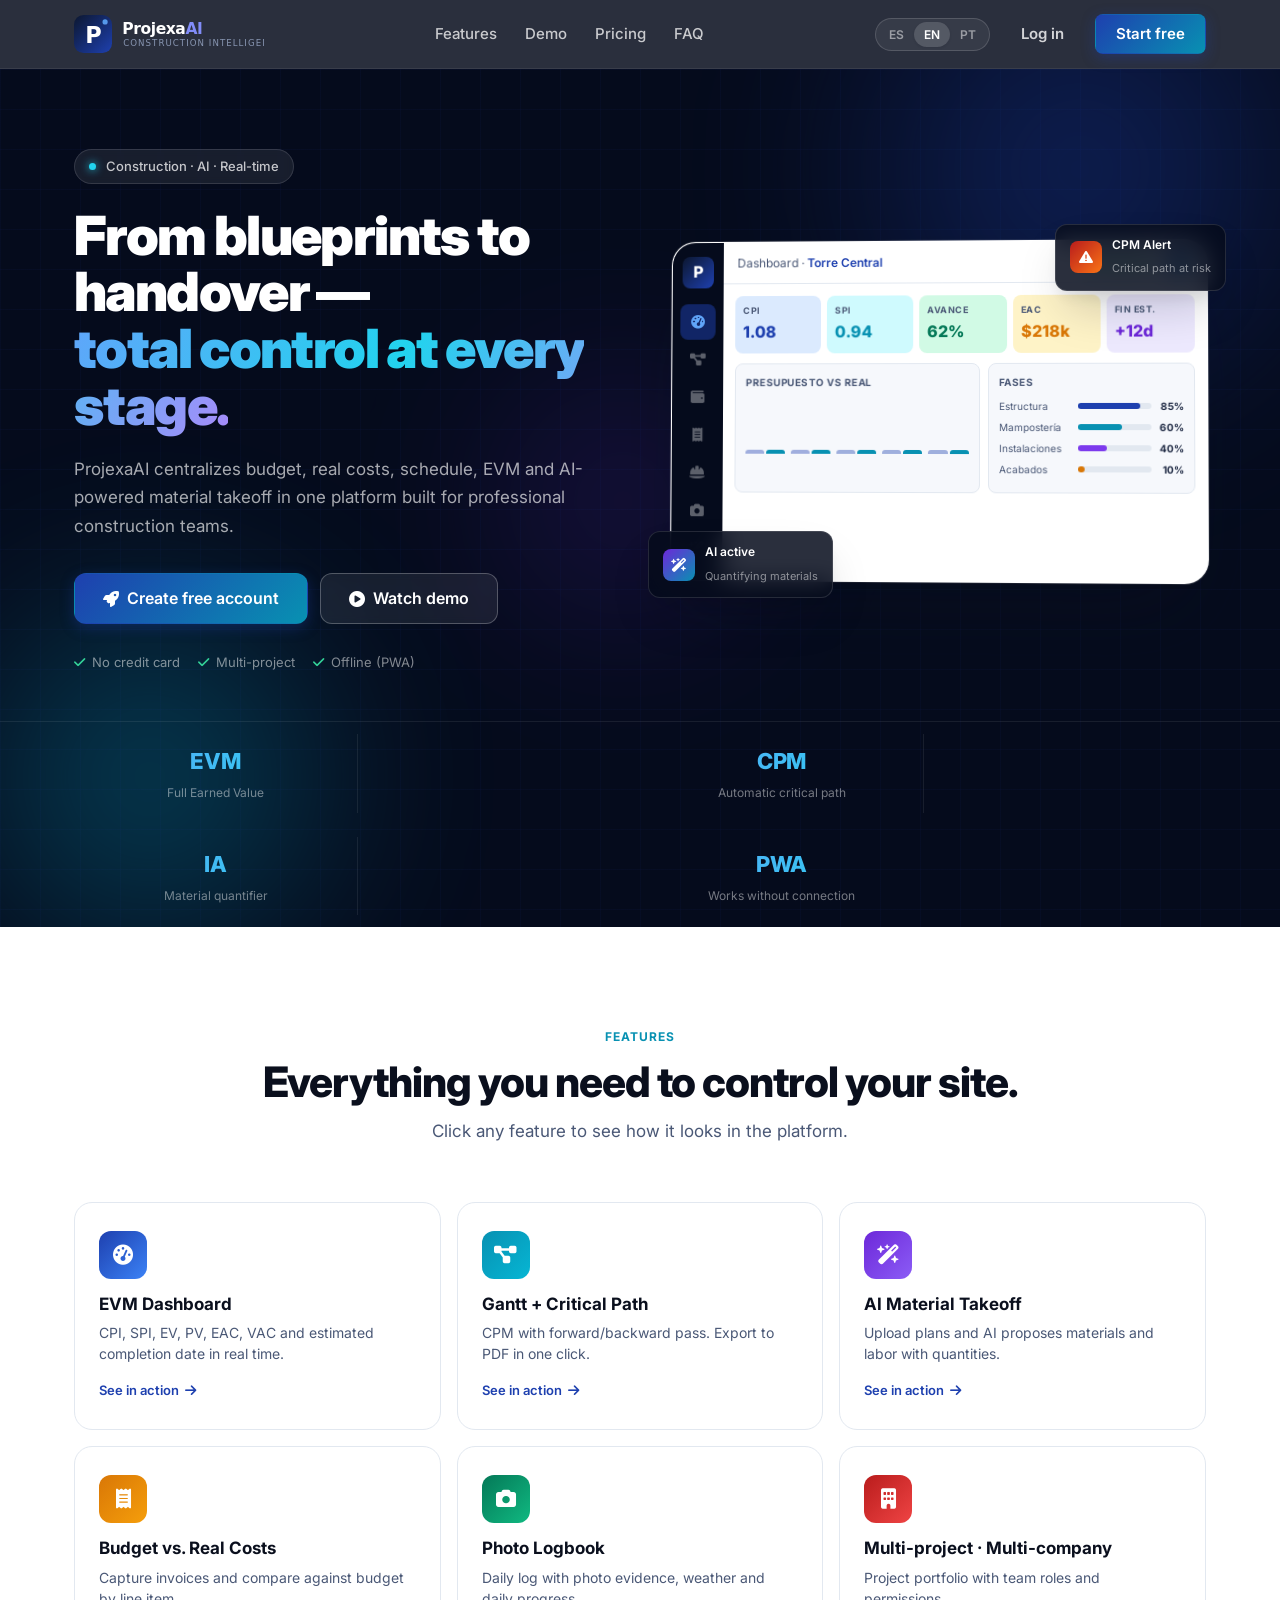
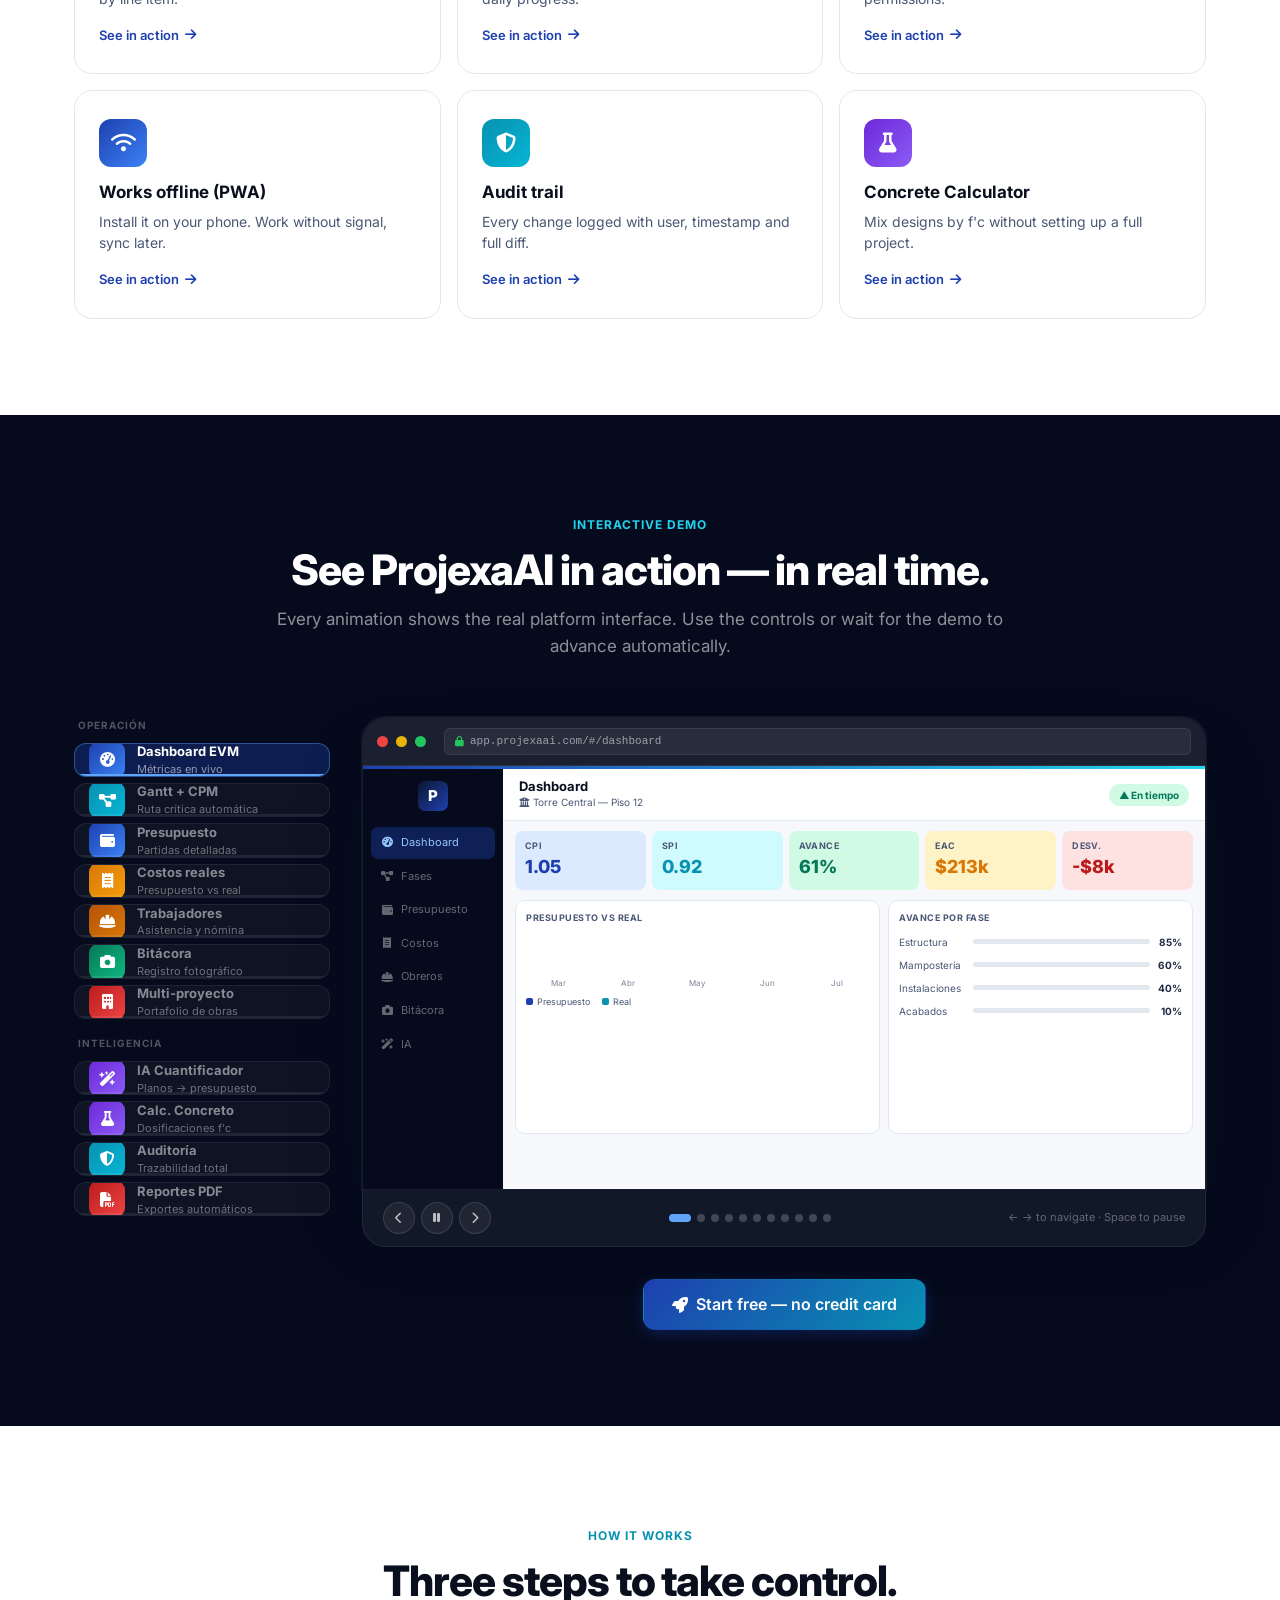
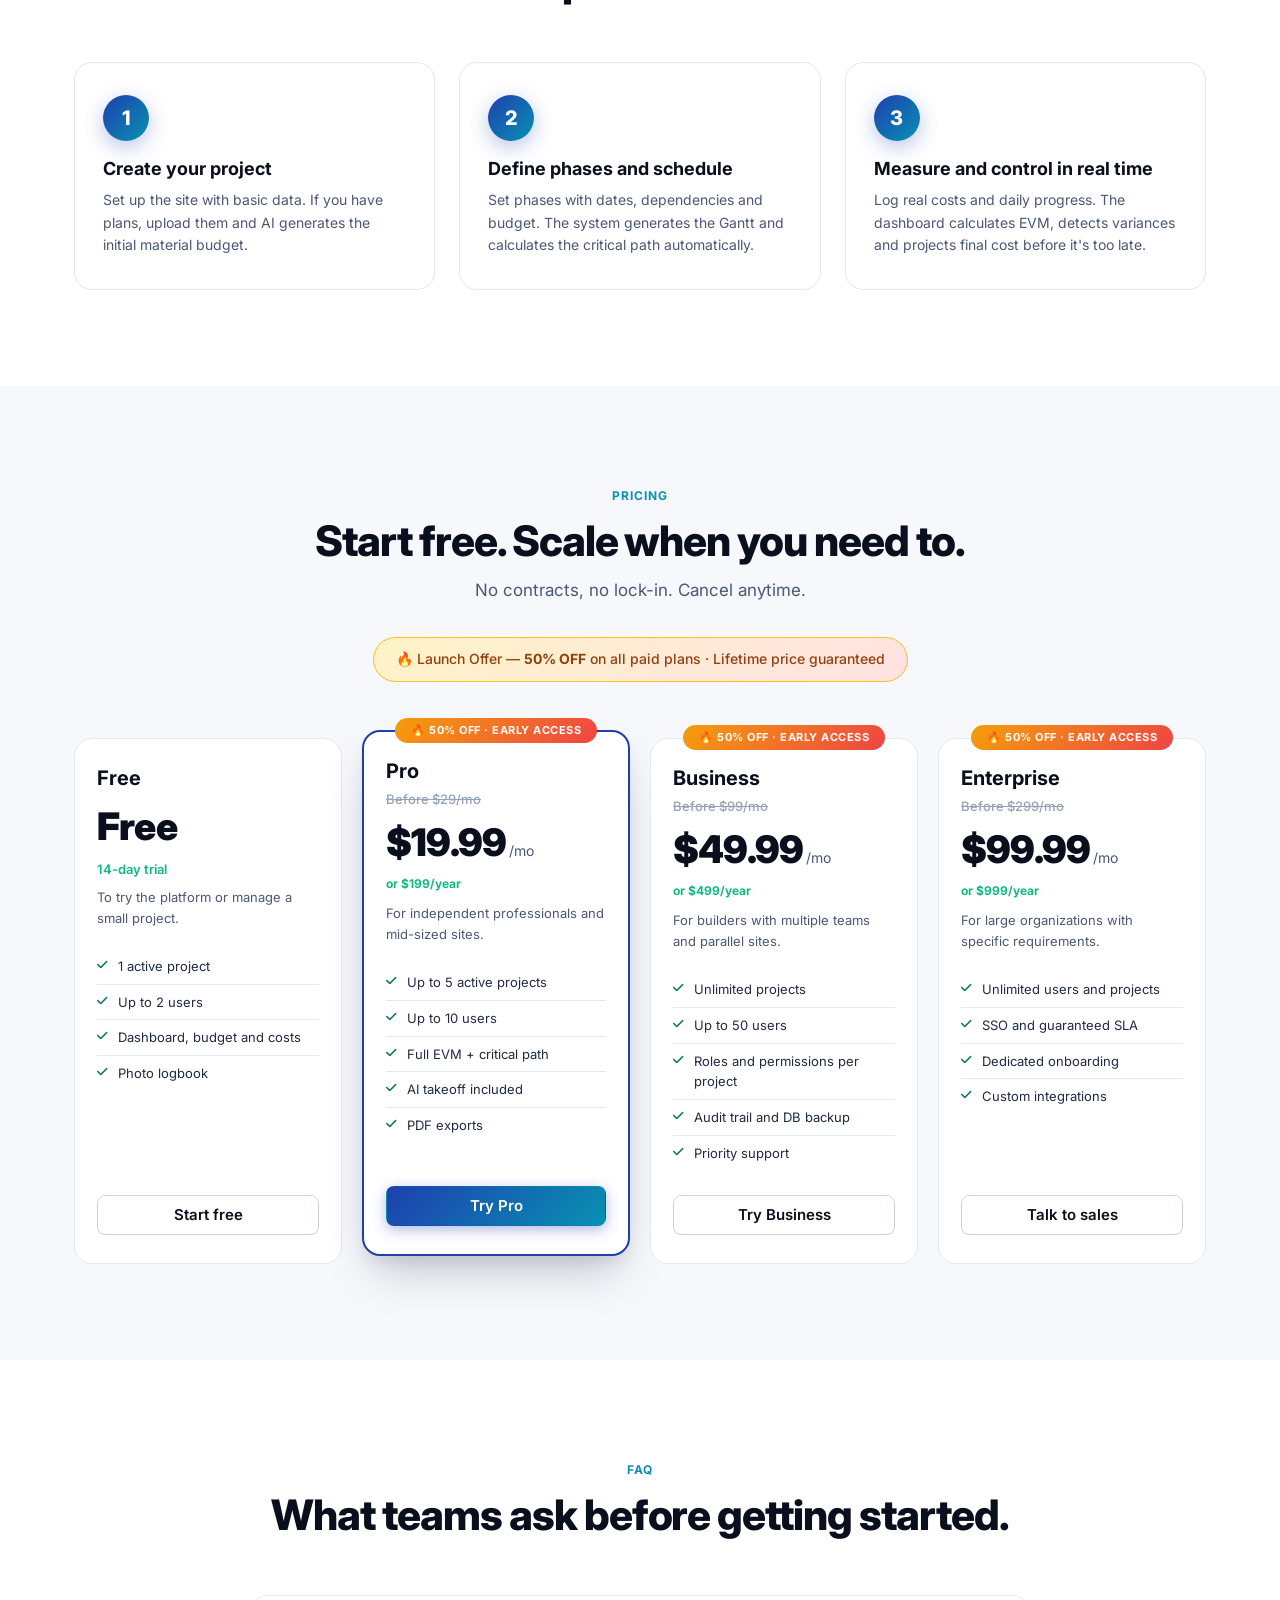
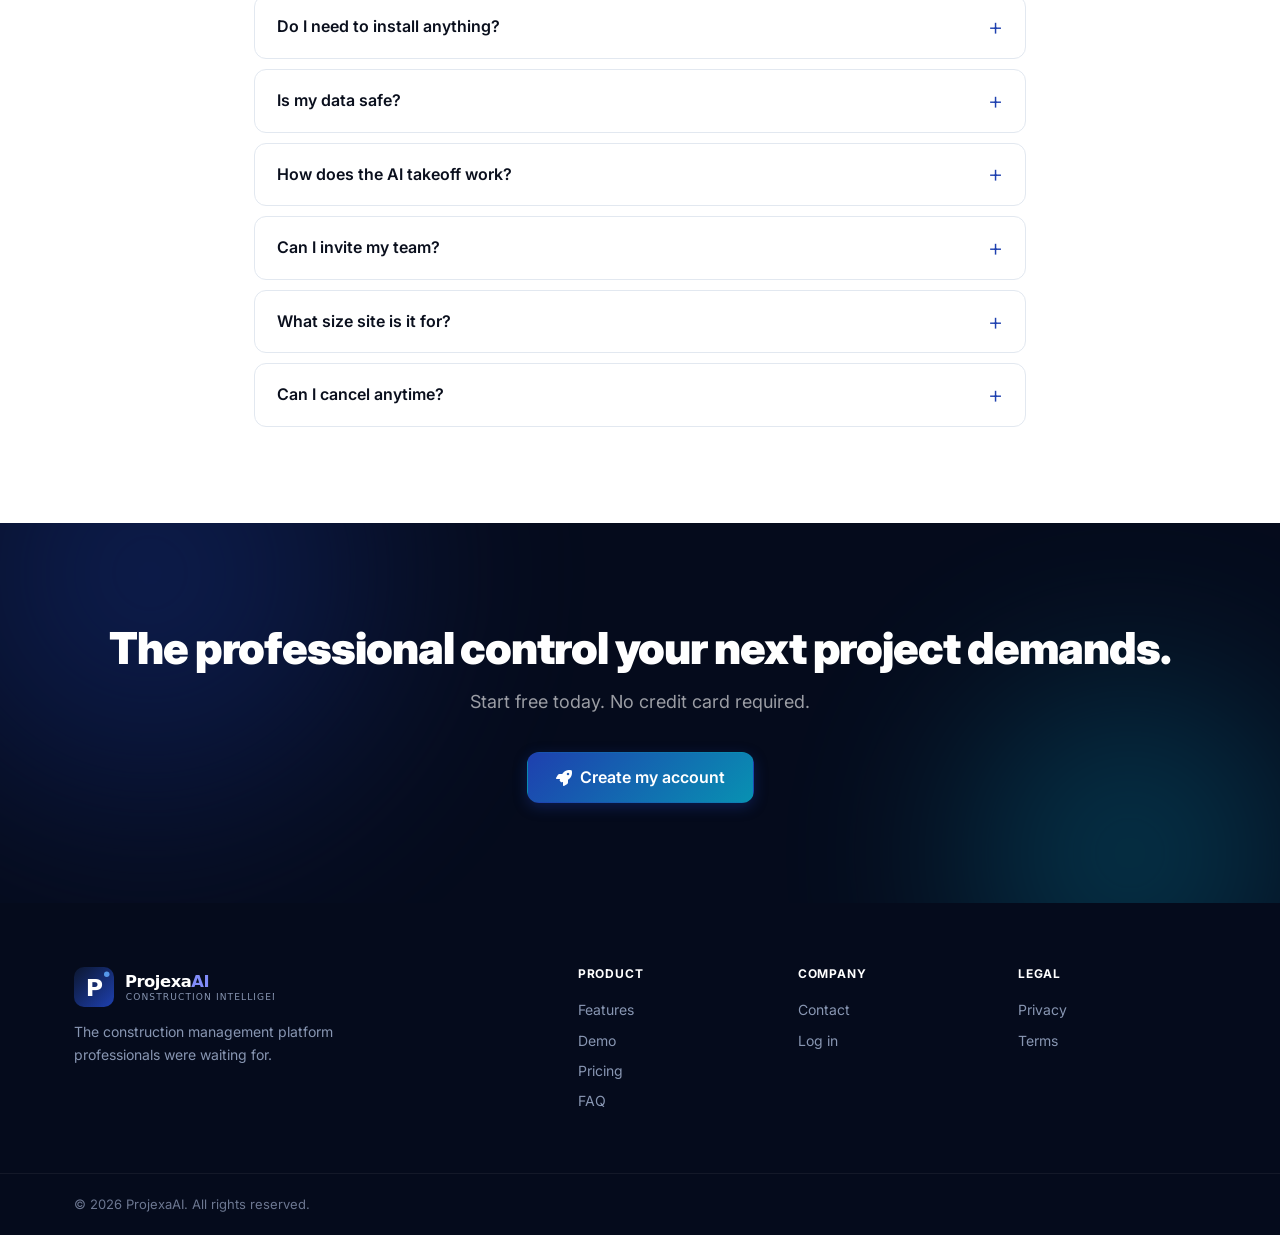
==== commit 934c3638: "feat(demo): expand interactive demo to 11 scenes covering all modules - Rewrite demo.js v2 with 11 a" ====
--- a/index.html
+++ b/index.html
@@ -263,48 +263,73 @@
       <!-- ── Left rail: scene buttons ────────────────────────────── -->
       <div class="ids-rail">
 
+        <div class="ids-group-label">Operación</div>
+
         <button class="ids-btn active" data-scene="0">
           <div class="ids-icon feat-blue"><i class="fa-solid fa-gauge-high"></i></div>
-          <div class="ids-txt">
-            <strong data-i18n="tour.s0_title">Dashboard EVM</strong>
-            <span data-i18n="tour.s0_sub">Métricas en vivo</span>
-          </div>
-          <div class="ids-prog-wrap"><div class="ids-prog-fill"></div></div>
-        </button>
+          <div class="ids-txt"><strong>Dashboard EVM</strong><span>Métricas en vivo</span></div>
+          <div class="ids-prog-wrap"><div class="ids-prog-fill"></div></div>
+        </button>
+
+        <button class="ids-btn" data-scene="2">
+          <div class="ids-icon feat-teal"><i class="fa-solid fa-diagram-project"></i></div>
+          <div class="ids-txt"><strong>Gantt + CPM</strong><span>Ruta crítica automática</span></div>
+          <div class="ids-prog-wrap"><div class="ids-prog-fill"></div></div>
+        </button>
+
+        <button class="ids-btn" data-scene="3">
+          <div class="ids-icon" style="background:linear-gradient(135deg,#1e40af,#3b82f6)"><i class="fa-solid fa-wallet"></i></div>
+          <div class="ids-txt"><strong>Presupuesto</strong><span>Partidas detalladas</span></div>
+          <div class="ids-prog-wrap"><div class="ids-prog-fill"></div></div>
+        </button>
+
+        <button class="ids-btn" data-scene="4">
+          <div class="ids-icon feat-amber"><i class="fa-solid fa-receipt"></i></div>
+          <div class="ids-txt"><strong>Costos reales</strong><span>Presupuesto vs real</span></div>
+          <div class="ids-prog-wrap"><div class="ids-prog-fill"></div></div>
+        </button>
+
+        <button class="ids-btn" data-scene="5">
+          <div class="ids-icon" style="background:linear-gradient(135deg,#b45309,#d97706)"><i class="fa-solid fa-hard-hat"></i></div>
+          <div class="ids-txt"><strong>Trabajadores</strong><span>Asistencia y nómina</span></div>
+          <div class="ids-prog-wrap"><div class="ids-prog-fill"></div></div>
+        </button>
+
+        <button class="ids-btn" data-scene="6">
+          <div class="ids-icon feat-green"><i class="fa-solid fa-camera"></i></div>
+          <div class="ids-txt"><strong>Bitácora</strong><span>Registro fotográfico</span></div>
+          <div class="ids-prog-wrap"><div class="ids-prog-fill"></div></div>
+        </button>
+
+        <button class="ids-btn" data-scene="7">
+          <div class="ids-icon feat-red"><i class="fa-solid fa-building"></i></div>
+          <div class="ids-txt"><strong>Multi-proyecto</strong><span>Portafolio de obras</span></div>
+          <div class="ids-prog-wrap"><div class="ids-prog-fill"></div></div>
+        </button>
+
+        <div class="ids-group-label">Inteligencia</div>
 
         <button class="ids-btn" data-scene="1">
           <div class="ids-icon feat-purple"><i class="fa-solid fa-wand-magic-sparkles"></i></div>
-          <div class="ids-txt">
-            <strong data-i18n="tour.s1_title">IA Cuantificador</strong>
-            <span data-i18n="tour.s1_sub">Planos → presupuesto</span>
-          </div>
-          <div class="ids-prog-wrap"><div class="ids-prog-fill"></div></div>
-        </button>
-
-        <button class="ids-btn" data-scene="2">
-          <div class="ids-icon feat-teal"><i class="fa-solid fa-diagram-project"></i></div>
-          <div class="ids-txt">
-            <strong data-i18n="tour.s2_title">Gantt + CPM</strong>
-            <span data-i18n="tour.s2_sub">Ruta crítica automática</span>
-          </div>
-          <div class="ids-prog-wrap"><div class="ids-prog-fill"></div></div>
-        </button>
-
-        <button class="ids-btn" data-scene="3">
-          <div class="ids-icon feat-amber"><i class="fa-solid fa-receipt"></i></div>
-          <div class="ids-txt">
-            <strong data-i18n="tour.s3_title">Control de costos</strong>
-            <span data-i18n="tour.s3_sub">Presupuesto vs real</span>
-          </div>
-          <div class="ids-prog-wrap"><div class="ids-prog-fill"></div></div>
-        </button>
-
-        <button class="ids-btn" data-scene="4">
-          <div class="ids-icon feat-green"><i class="fa-solid fa-camera"></i></div>
-          <div class="ids-txt">
-            <strong data-i18n="tour.s4_title">Bitácora</strong>
-            <span data-i18n="tour.s4_sub">Registro fotográfico</span>
-          </div>
+          <div class="ids-txt"><strong>IA Cuantificador</strong><span>Planos → presupuesto</span></div>
+          <div class="ids-prog-wrap"><div class="ids-prog-fill"></div></div>
+        </button>
+
+        <button class="ids-btn" data-scene="8">
+          <div class="ids-icon" style="background:linear-gradient(135deg,#6d28d9,#8b5cf6)"><i class="fa-solid fa-flask"></i></div>
+          <div class="ids-txt"><strong>Calc. Concreto</strong><span>Dosificaciones f'c</span></div>
+          <div class="ids-prog-wrap"><div class="ids-prog-fill"></div></div>
+        </button>
+
+        <button class="ids-btn" data-scene="9">
+          <div class="ids-icon" style="background:linear-gradient(135deg,#0891b2,#06b6d4)"><i class="fa-solid fa-shield-halved"></i></div>
+          <div class="ids-txt"><strong>Auditoría</strong><span>Trazabilidad total</span></div>
+          <div class="ids-prog-wrap"><div class="ids-prog-fill"></div></div>
+        </button>
+
+        <button class="ids-btn" data-scene="10">
+          <div class="ids-icon" style="background:linear-gradient(135deg,#b91c1c,#ef4444)"><i class="fa-solid fa-file-pdf"></i></div>
+          <div class="ids-txt"><strong>Reportes PDF</strong><span>Exportes automáticos</span></div>
           <div class="ids-prog-wrap"><div class="ids-prog-fill"></div></div>
         </button>
 
@@ -351,6 +376,12 @@
             <button class="idemo-dot" aria-label="Escena 3"></button>
             <button class="idemo-dot" aria-label="Escena 4"></button>
             <button class="idemo-dot" aria-label="Escena 5"></button>
+            <button class="idemo-dot" aria-label="Escena 6"></button>
+            <button class="idemo-dot" aria-label="Escena 7"></button>
+            <button class="idemo-dot" aria-label="Escena 8"></button>
+            <button class="idemo-dot" aria-label="Escena 9"></button>
+            <button class="idemo-dot" aria-label="Escena 10"></button>
+            <button class="idemo-dot" aria-label="Escena 11"></button>
           </div>
           <span style="font-size:11px;color:rgba(255,255,255,.35)" data-i18n="tour.hint">← → para navegar · Espacio para pausar</span>
         </div>
--- a/css/styles.css
+++ b/css/styles.css
@@ -1000,6 +1000,160 @@
 }
 .idd-bita-cta i { color: var(--success); font-size: 13px; flex-shrink: 0; }
 
+/* ── Rail group labels ──────────────────────────────────────────── */
+.ids-group-label {
+  font-size: 10px; font-weight: 700; letter-spacing: 1px;
+  text-transform: uppercase; color: rgba(255,255,255,.3);
+  padding: 8px 4px 4px; margin-top: 2px;
+}
+.ids-group-label:first-child { padding-top: 0; margin-top: 0; }
+
+/* Rail scrollable when many scenes */
+.ids-rail {
+  max-height: 500px;
+  overflow-y: auto;
+  scrollbar-width: thin;
+  scrollbar-color: rgba(255,255,255,.12) transparent;
+  padding-right: 4px;
+}
+.ids-rail::-webkit-scrollbar { width: 4px; }
+.ids-rail::-webkit-scrollbar-thumb { background: rgba(255,255,255,.12); border-radius: 4px; }
+
+/* ── Scene 3: Presupuesto ───────────────────────────────────────── */
+.idd-budget-summary {
+  display: grid; grid-template-columns: repeat(4,1fr); gap: 6px;
+  padding: 10px 12px; flex-shrink: 0;
+}
+.idd-bscard { background: #fff; border: 1px solid var(--border); border-radius: 8px; padding: 8px 10px; }
+.idd-bsl { font-size: 9px; text-transform: uppercase; letter-spacing: .5px; font-weight: 700; color: var(--text-faint); margin-bottom: 3px; }
+.idd-bsv { font-size: 14px; font-weight: 800; }
+.idd-bsv.navy   { color: var(--navy); }
+.idd-bsv.blue   { color: var(--primary); }
+.idd-bsv.purple { color: var(--purple); }
+.idd-bsv.amber  { color: var(--warning); }
+
+.idd-budget-table { flex: 1; margin: 0 12px 10px; border: 1px solid var(--border); border-radius: 8px; overflow: hidden; font-size: 10px; background: #fff; }
+.idd-btr { display: grid; grid-template-columns: 1.4fr 80px 36px 40px 48px 56px; padding: 5px 8px; border-bottom: 1px solid var(--border); align-items: center; }
+.idd-btr:last-child { border-bottom: none; }
+.idd-btr-h { background: var(--bg-deep); font-weight: 700; color: var(--text-muted); font-size: 9px; text-transform: uppercase; }
+.idd-btr span { white-space: nowrap; overflow: hidden; text-overflow: ellipsis; }
+.idd-bold { font-weight: 800; color: var(--text); text-align: right; }
+.idd-btotal { background: linear-gradient(90deg, #dbeafe, #cffafe); font-weight: 700; }
+.idd-phase-tag { font-size: 9px; font-weight: 700; padding: 2px 6px; border-radius: 4px; background: #dbeafe; color: var(--primary); }
+.idd-phase-tag.mamp { background: #cffafe; color: var(--accent); }
+.idd-phase-tag.inst { background: #ede9fe; color: var(--purple); }
+
+/* ── Scene 5: Trabajadores ──────────────────────────────────────── */
+.idd-workers-summary {
+  display: grid; grid-template-columns: repeat(4,1fr); gap: 6px;
+  padding: 10px 12px; flex-shrink: 0;
+}
+.idd-ws {
+  background: #fff; border: 1px solid var(--border); border-radius: 8px;
+  padding: 8px 10px; display: flex; align-items: center; gap: 8px;
+}
+.idd-ws > i { font-size: 16px; flex-shrink: 0; }
+.idd-ws-v { font-size: 18px; font-weight: 800; color: var(--text); line-height: 1; }
+.idd-ws-l { font-size: 9px; color: var(--text-faint); font-weight: 600; text-transform: uppercase; letter-spacing: .4px; margin-top: 3px; }
+
+.idd-worker-table { flex: 1; margin: 0 12px 10px; border: 1px solid var(--border); border-radius: 8px; overflow: hidden; font-size: 10px; background: #fff; }
+.idd-wtr { display: grid; grid-template-columns: 1.4fr 72px repeat(5,26px) 44px; padding: 6px 8px; border-bottom: 1px solid var(--border); align-items: center; gap: 2px; }
+.idd-wtr:last-child { border-bottom: none; }
+.idd-wtr-h { background: var(--bg-deep); font-weight: 700; color: var(--text-muted); font-size: 9px; text-transform: uppercase; }
+.idd-wname { display: flex; align-items: center; gap: 6px; font-weight: 600; overflow: hidden; text-overflow: ellipsis; white-space: nowrap; }
+.idd-wavatar { width: 22px; height: 22px; border-radius: 50%; color: #fff; font-size: 8px; font-weight: 800; display: flex; align-items: center; justify-content: center; flex-shrink: 0; }
+.idd-wspec { color: var(--text-muted); font-size: 10px; }
+.idd-wday { width: 22px; height: 22px; border-radius: 4px; display: flex; align-items: center; justify-content: center; font-size: 9px; font-weight: 700; background: var(--bg-deep); color: var(--text-faint); }
+.idd-wday.ok.filled { background: #d1fae5; color: #047857; }
+.idd-wday.absent  { background: #fee2e2; color: var(--danger); }
+.idd-wday.half    { background: #fef3c7; color: var(--warning); }
+.idd-whrs { font-size: 10px; font-weight: 700; color: var(--text-2); text-align: right; }
+
+/* ── Scene 7: Multi-proyecto ────────────────────────────────────── */
+.idd-proj-grid {
+  display: grid; grid-template-columns: repeat(3,1fr); gap: 10px;
+  padding: 10px 12px; flex: 1;
+}
+.idd-pcard { border: 1.5px solid var(--border); border-radius: 10px; padding: 12px; background: #fff; }
+.idd-pcard.featured { border-color: var(--primary); box-shadow: 0 0 0 3px var(--primary-soft); }
+.idd-pcard-top { display: flex; align-items: flex-start; justify-content: space-between; margin-bottom: 8px; gap: 4px; }
+.idd-pcard-name { font-size: 11px; font-weight: 700; color: var(--text); line-height: 1.3; }
+.idd-pbadge { font-size: 9px; font-weight: 700; padding: 2px 7px; border-radius: 999px; white-space: nowrap; }
+.idd-pbadge.on   { background: #d1fae5; color: var(--success); }
+.idd-pbadge.plan { background: var(--primary-soft); color: var(--primary); }
+.idd-pcard-stats { display: flex; align-items: center; justify-content: space-between; font-size: 10px; color: var(--text-muted); margin-bottom: 5px; }
+.idd-pcard-stats strong { font-size: 16px; font-weight: 800; color: var(--text); }
+.idd-pbar-wrap { height: 5px; background: var(--border); border-radius: 3px; overflow: hidden; margin-bottom: 8px; }
+.idd-pbar-fill { height: 100%; border-radius: 3px; width: 0; }
+.idd-pcard-meta { font-size: 9px; color: var(--text-faint); margin-bottom: 8px; }
+.idd-pcard-kpis { display: flex; gap: 4px; }
+.idd-pkpi { font-size: 9px; font-weight: 700; padding: 2px 7px; border-radius: 4px; }
+
+/* ── Scene 8: Calculadora concreto ──────────────────────────────── */
+.idd-concrete-wrap { flex: 1; padding: 10px 12px; display: flex; flex-direction: column; gap: 10px; overflow: hidden; }
+.idd-concrete-inputs { display: grid; grid-template-columns: 1fr 1fr; gap: 8px; }
+.idd-ci-card { background: #fff; border: 1px solid var(--border); border-radius: 10px; padding: 10px 12px; }
+.idd-ci-label { font-size: 9px; font-weight: 700; text-transform: uppercase; letter-spacing: .5px; color: var(--text-muted); margin-bottom: 6px; }
+.idd-ci-select { display: flex; gap: 4px; }
+.idd-fc-opt { padding: 4px 9px; border-radius: 6px; font-size: 11px; font-weight: 700; background: var(--bg-deep); color: var(--text-muted); cursor: pointer; }
+.idd-fc-opt.active { background: var(--primary); color: #fff; }
+.idd-ci-value { font-size: 22px; font-weight: 800; color: var(--text); }
+.idd-ci-unit { font-size: 10px; color: var(--text-muted); margin-top: 2px; }
+
+.idd-concrete-ratio { background: linear-gradient(135deg,#dbeafe,#ede9fe); border: 1px solid rgba(30,64,175,.2); border-radius: 10px; padding: 10px 12px; flex-shrink: 0; }
+.idd-cr-title { font-size: 11px; font-weight: 700; color: var(--primary); margin-bottom: 8px; }
+.idd-cr-row { display: grid; grid-template-columns: repeat(4,1fr); gap: 8px; text-align: center; }
+.idd-cr-item {}
+.idd-cr-val { font-size: 20px; font-weight: 800; color: var(--primary); }
+.idd-cr-lbl { font-size: 9px; color: var(--text-muted); text-transform: uppercase; font-weight: 700; margin-top: 2px; }
+
+.idd-concrete-results { background: #fff; border: 1px solid var(--border); border-radius: 10px; overflow: hidden; flex-shrink: 0; }
+.idd-cr-head { font-size: 9px; font-weight: 700; text-transform: uppercase; letter-spacing: .5px; color: var(--text-muted); background: var(--bg-deep); padding: 6px 10px; }
+.idd-crr { display: flex; align-items: center; justify-content: space-between; padding: 7px 10px; border-bottom: 1px solid var(--border); font-size: 11px; }
+.idd-crr:last-child { border-bottom: none; }
+.idd-crr > span:first-child { display: flex; align-items: center; gap: 6px; color: var(--text-2); }
+
+/* ── Scene 9: Auditoría ─────────────────────────────────────────── */
+.idd-audit-filters { display: flex; gap: 6px; padding: 8px 12px; flex-shrink: 0; flex-wrap: wrap; }
+.idd-filter-pill { font-size: 10px; font-weight: 700; padding: 3px 10px; border-radius: 999px; border: 1px solid var(--border); background: #fff; color: var(--text-muted); cursor: pointer; }
+.idd-filter-pill.active { background: var(--primary); color: #fff; border-color: var(--primary); }
+.idd-audit-list { flex: 1; overflow-y: hidden; padding: 0 12px 10px; display: flex; flex-direction: column; gap: 6px; }
+.idd-arow { background: #fff; border: 1px solid var(--border); border-radius: 8px; padding: 8px 10px; display: flex; align-items: flex-start; justify-content: space-between; gap: 8px; flex-shrink: 0; }
+.idd-arow-left { display: flex; align-items: flex-start; gap: 8px; flex: 1; min-width: 0; }
+.idd-aavatar { width: 26px; height: 26px; border-radius: 50%; background: var(--primary-soft); color: var(--primary); font-size: 9px; font-weight: 800; display: flex; align-items: center; justify-content: center; flex-shrink: 0; }
+.idd-auser { font-size: 10px; font-weight: 700; color: var(--text); }
+.idd-adetail { font-size: 10px; color: var(--text-muted); margin-top: 2px; white-space: nowrap; overflow: hidden; text-overflow: ellipsis; }
+.idd-arow-right { display: flex; align-items: center; gap: 5px; flex-shrink: 0; }
+.idd-aaction { font-size: 9px; font-weight: 700; padding: 2px 7px; border-radius: 4px; }
+.idd-aentity { font-size: 9px; font-weight: 600; padding: 2px 7px; border-radius: 4px; background: var(--bg-deep); color: var(--text-muted); }
+.idd-atime { font-size: 9px; color: var(--text-faint); }
+.idd-adiff { margin-top: 6px; padding: 5px 8px; background: #f8fafc; border-radius: 6px; border: 1px solid var(--border); font-family: monospace; }
+.idd-diff-add { display: block; font-size: 9px; color: #047857; }
+
+/* ── Scene 10: Reportes PDF ─────────────────────────────────────── */
+.idd-reports-grid { display: grid; grid-template-columns: 1fr 1fr; gap: 8px; padding: 10px 12px; flex: 1; }
+.idd-rep-card { background: #fff; border: 1.5px solid var(--border); border-radius: 10px; padding: 12px; display: flex; align-items: center; gap: 10px; }
+.idd-rep-icon { width: 36px; height: 36px; border-radius: 9px; display: flex; align-items: center; justify-content: center; color: #fff; font-size: 15px; flex-shrink: 0; }
+.idd-rep-info { flex: 1; min-width: 0; }
+.idd-rep-title { font-size: 11px; font-weight: 700; color: var(--text); }
+.idd-rep-desc { font-size: 9px; color: var(--text-muted); margin-top: 2px; line-height: 1.4; white-space: nowrap; overflow: hidden; text-overflow: ellipsis; }
+.idd-rep-btn { padding: 4px 10px; border-radius: 6px; font-size: 10px; font-weight: 700; border: 1px solid var(--primary); color: var(--primary); background: #fff; cursor: pointer; font-family: var(--font); white-space: nowrap; flex-shrink: 0; }
+
+.idd-gen-overlay {
+  position: absolute; inset: 0; background: rgba(246,248,252,.96);
+  display: flex; align-items: center; justify-content: center;
+  z-index: 10;
+}
+.idd-gen-box { background: #fff; border: 1.5px solid var(--border); border-radius: var(--radius-lg); padding: 24px 28px; max-width: 320px; width: 90%; text-align: center; box-shadow: var(--shadow-lg); }
+.idd-gen-title { font-size: 13px; font-weight: 700; color: var(--text); margin-bottom: 14px; }
+.idd-gen-bar-wrap { height: 6px; background: var(--bg-deep); border-radius: 3px; overflow: hidden; margin-bottom: 12px; }
+.idd-gen-bar { height: 100%; width: 0%; background: linear-gradient(90deg, var(--primary), var(--accent)); border-radius: 3px; }
+.idd-gen-steps { text-align: left; display: flex; flex-direction: column; gap: 5px; }
+.idd-gen-step { font-size: 11px; color: var(--success); font-weight: 600; }
+.idd-gen-step.dimmed { color: var(--text-muted); }
+.idd-gen-done { font-size: 12px; font-weight: 700; color: var(--success); display: flex; flex-direction: column; align-items: center; gap: 4px; }
+.idd-gen-done i { font-size: 22px; }
+
 /* ── Responsive ─────────────────────────────────────────────────── */
 @media (max-width: 1024px) {
   .hero-inner { grid-template-columns: 1fr; }
@@ -1013,9 +1167,10 @@
   .modal-right { display: none; }
   /* Demo responsive */
   .idemo-wrap { grid-template-columns: 1fr; gap: 20px; }
-  .ids-rail { flex-direction: row; flex-wrap: wrap; gap: 8px; }
-  .ids-btn { flex: 1; min-width: 140px; }
+  .ids-rail { flex-direction: row; flex-wrap: wrap; gap: 6px; max-height: none; overflow: visible; }
+  .ids-btn { flex: 1; min-width: 130px; }
   .ids-txt span { display: none; }
+  .ids-group-label { width: 100%; }
 }
 @media (max-width: 768px) {
   .topnav { display: none; }
@@ -1037,12 +1192,17 @@
   .hero-stats-inner { grid-template-columns: repeat(2,1fr); }
   /* Demo mobile */
   .demo-section { padding: 64px 0; }
-  .ids-rail { gap: 6px; }
-  .ids-btn { padding: 8px 10px; }
-  .ids-icon { width: 30px; height: 30px; font-size: 13px; }
-  .ids-txt strong { font-size: 12px; }
+  .ids-rail { gap: 5px; }
+  .ids-btn { padding: 7px 8px; min-width: 110px; }
+  .ids-icon { width: 28px; height: 28px; font-size: 12px; }
+  .ids-txt strong { font-size: 11px; }
   .idd-side { display: none; }
   .idd-ia-grid { grid-template-columns: 1fr; }
   .idd-cost-summary { grid-template-columns: repeat(2,1fr); }
   .idd-two-col { grid-template-columns: 1fr; }
-}
+  .idd-budget-summary { grid-template-columns: repeat(2,1fr); }
+  .idd-workers-summary { grid-template-columns: repeat(2,1fr); }
+  .idd-proj-grid { grid-template-columns: 1fr; }
+  .idd-concrete-inputs { grid-template-columns: 1fr; }
+  .idd-reports-grid { grid-template-columns: 1fr; }
+}
